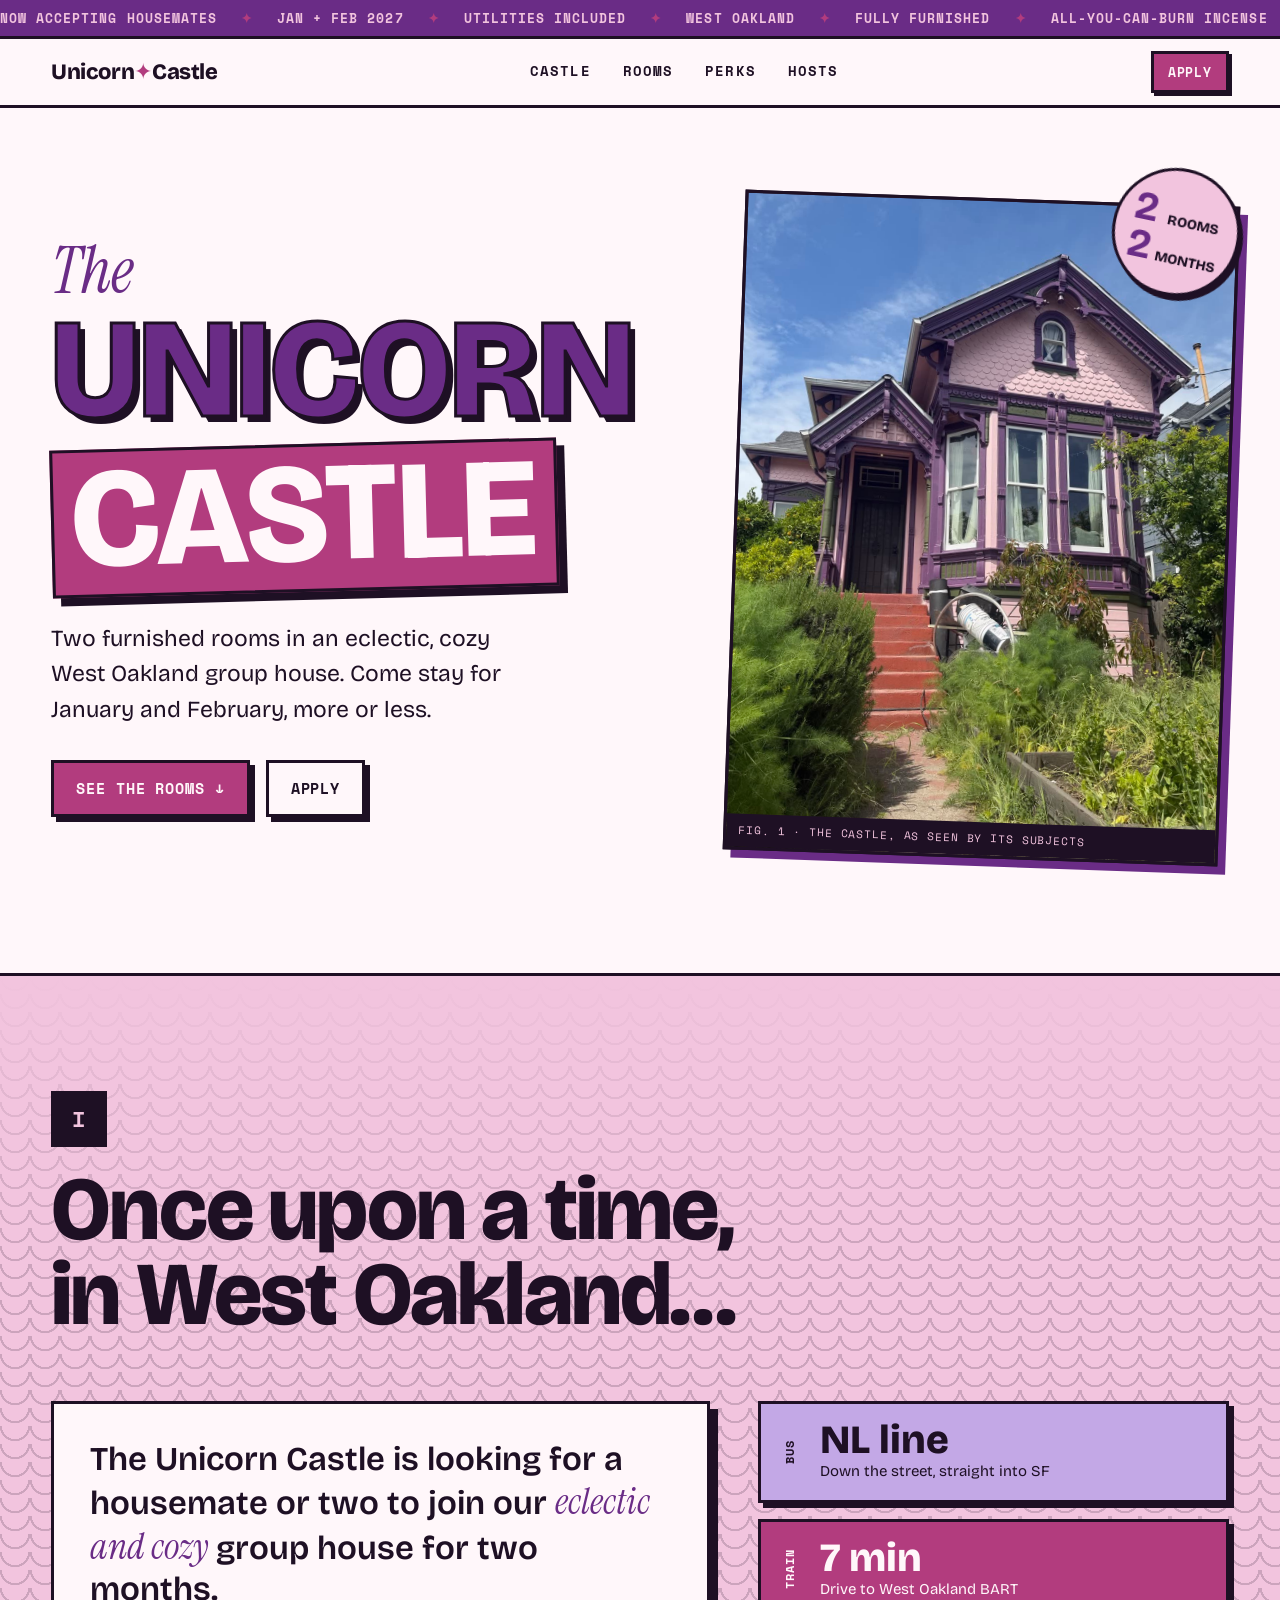
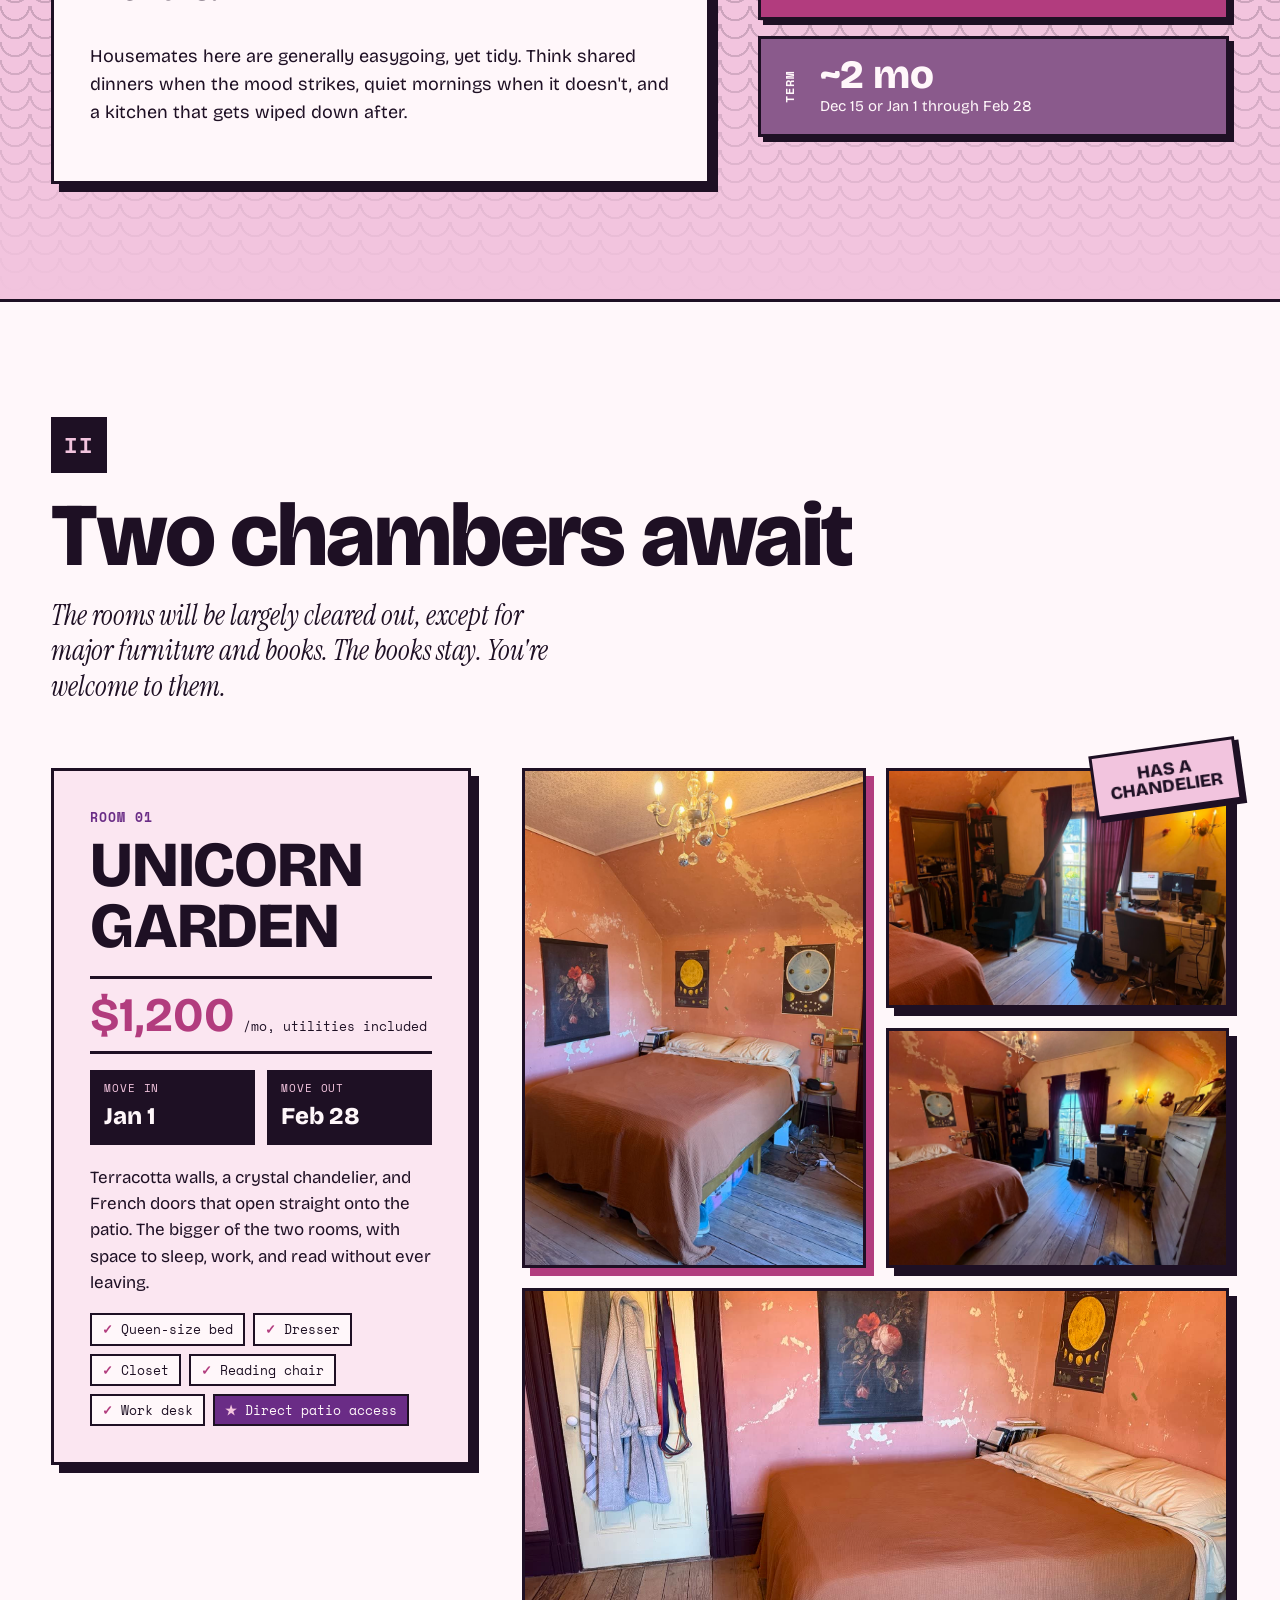
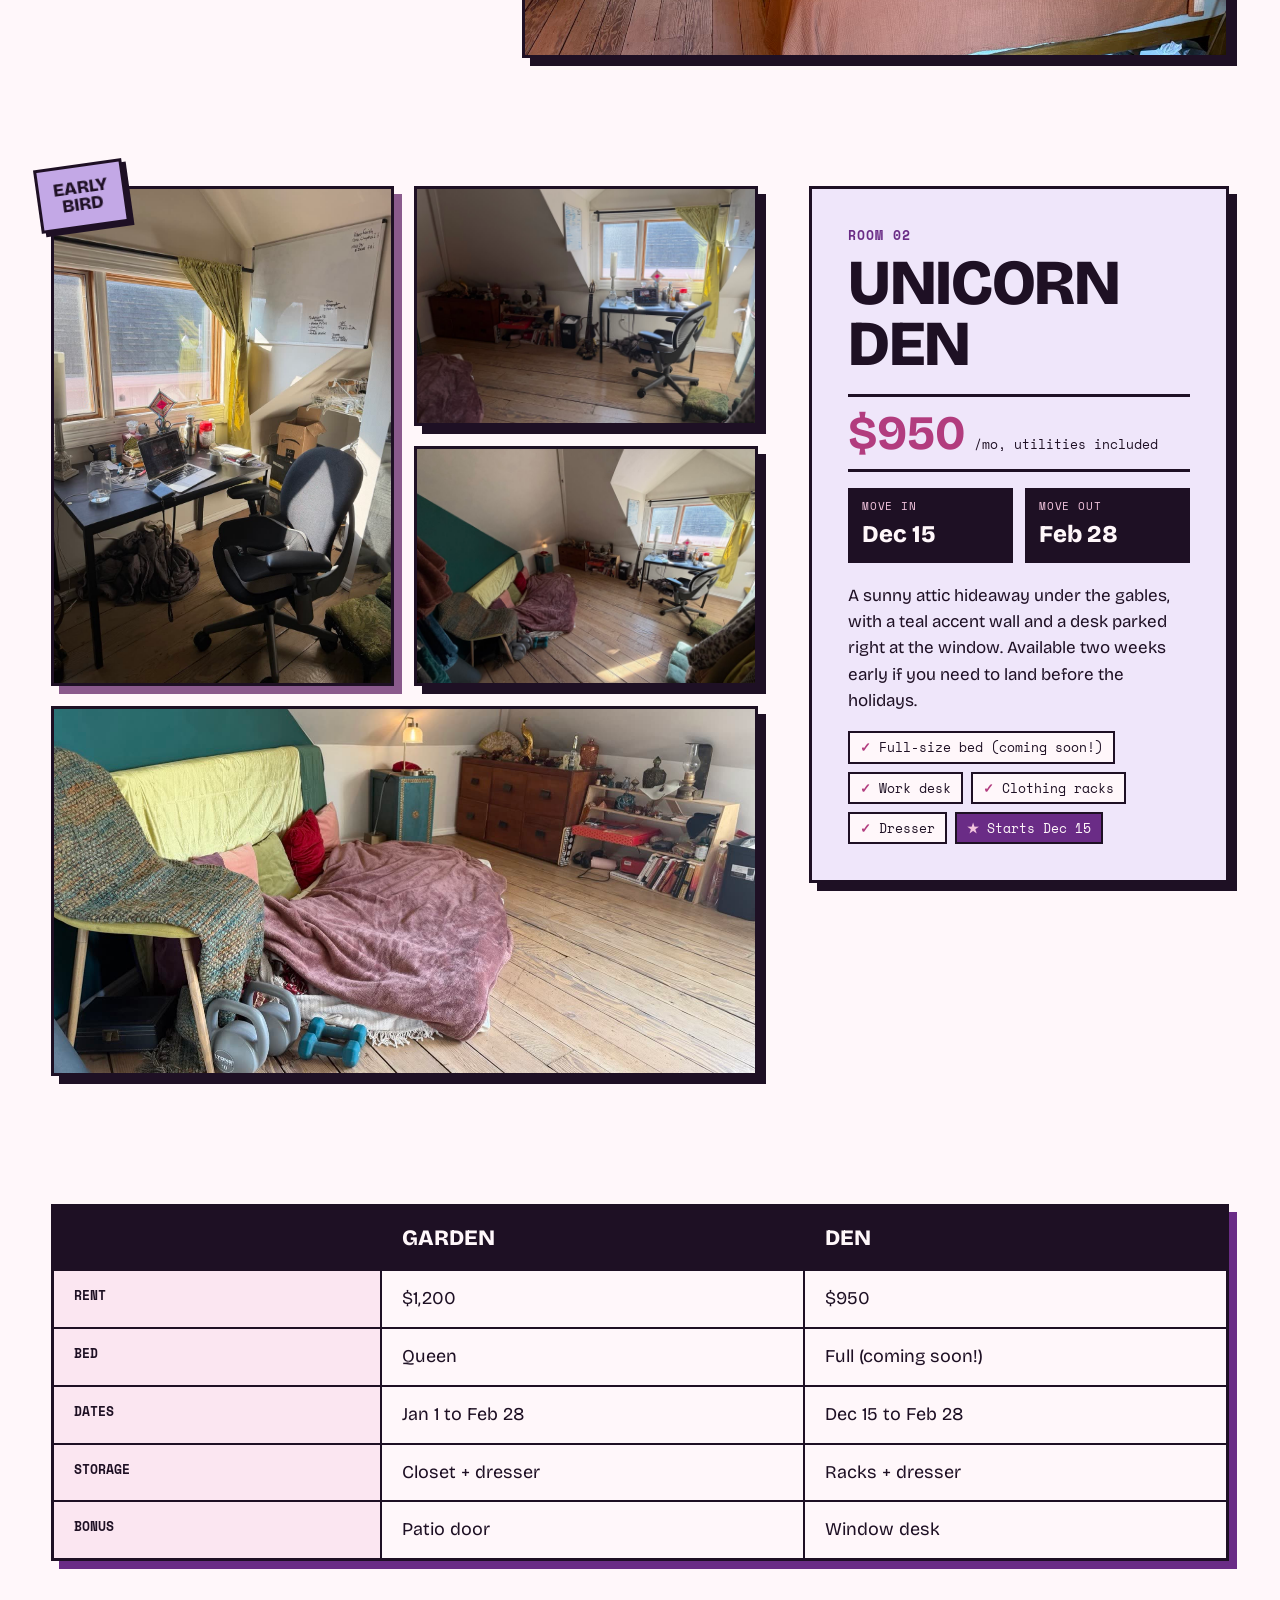
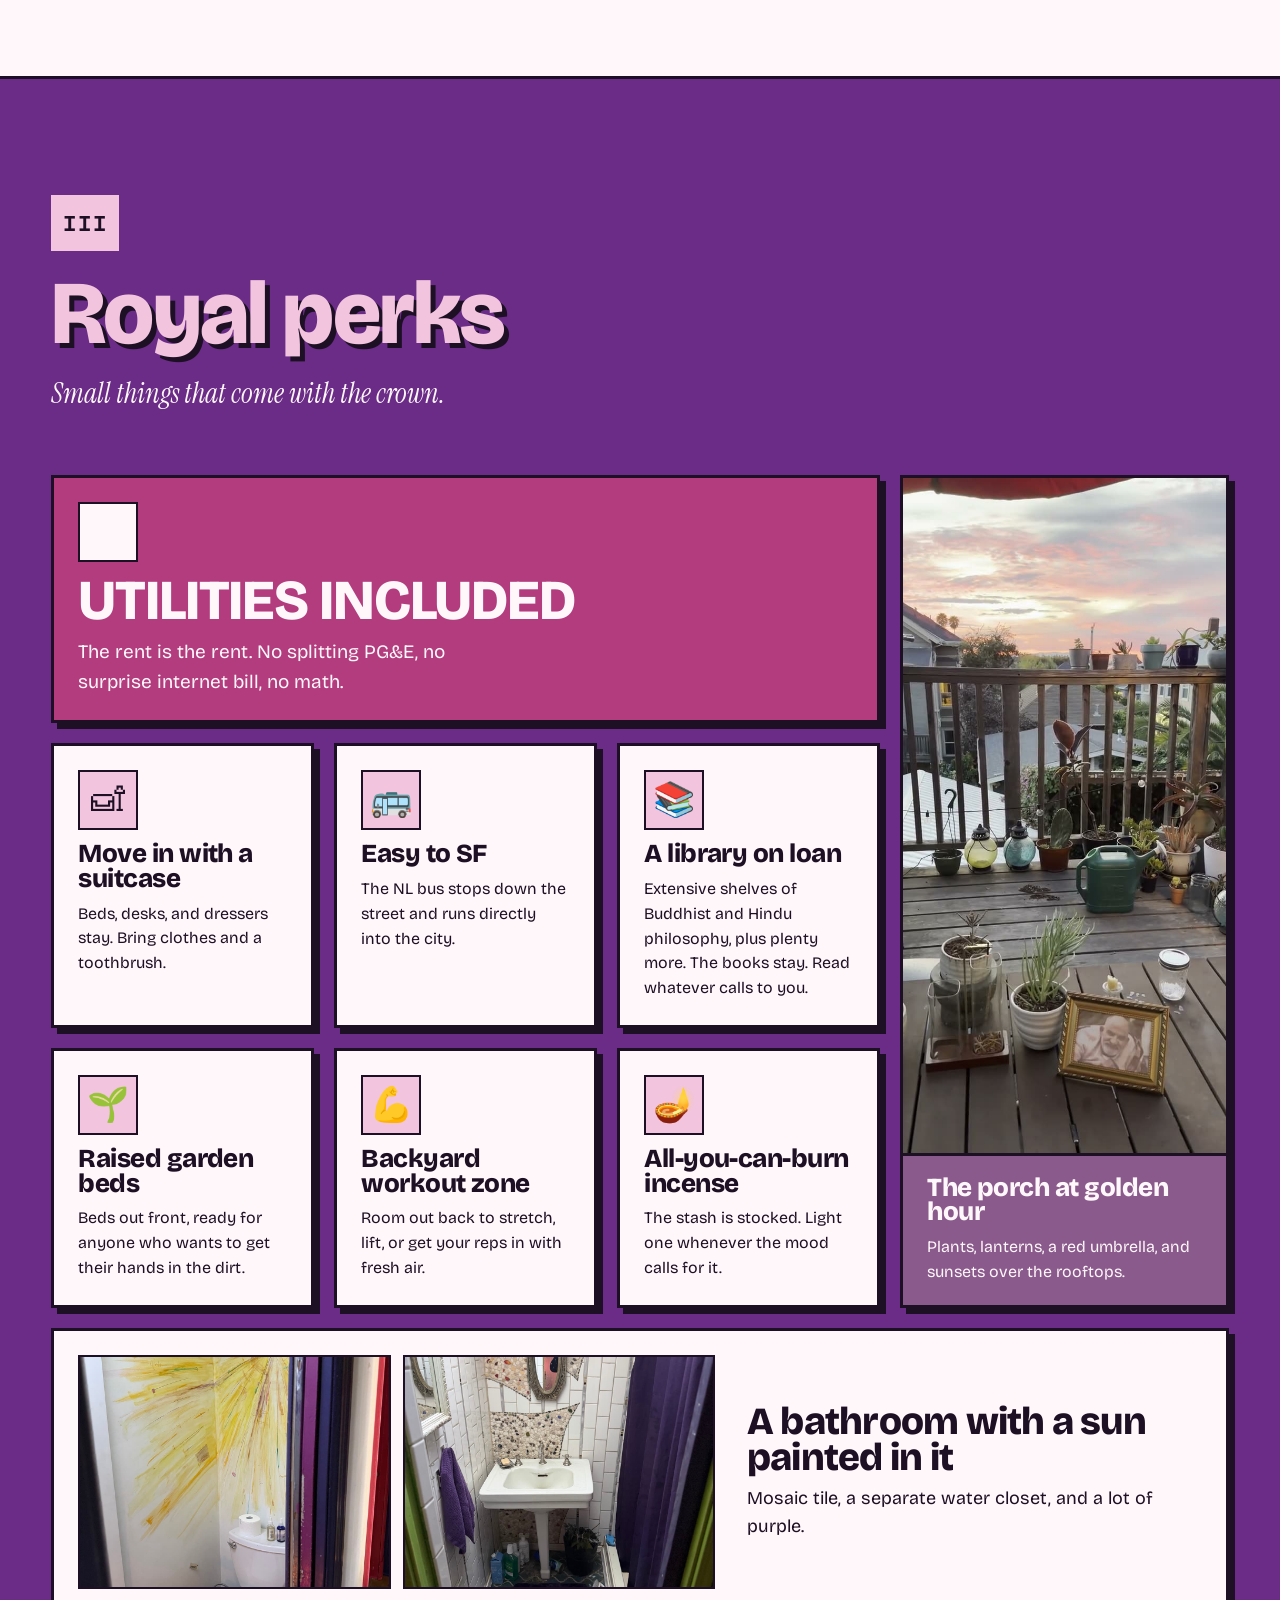
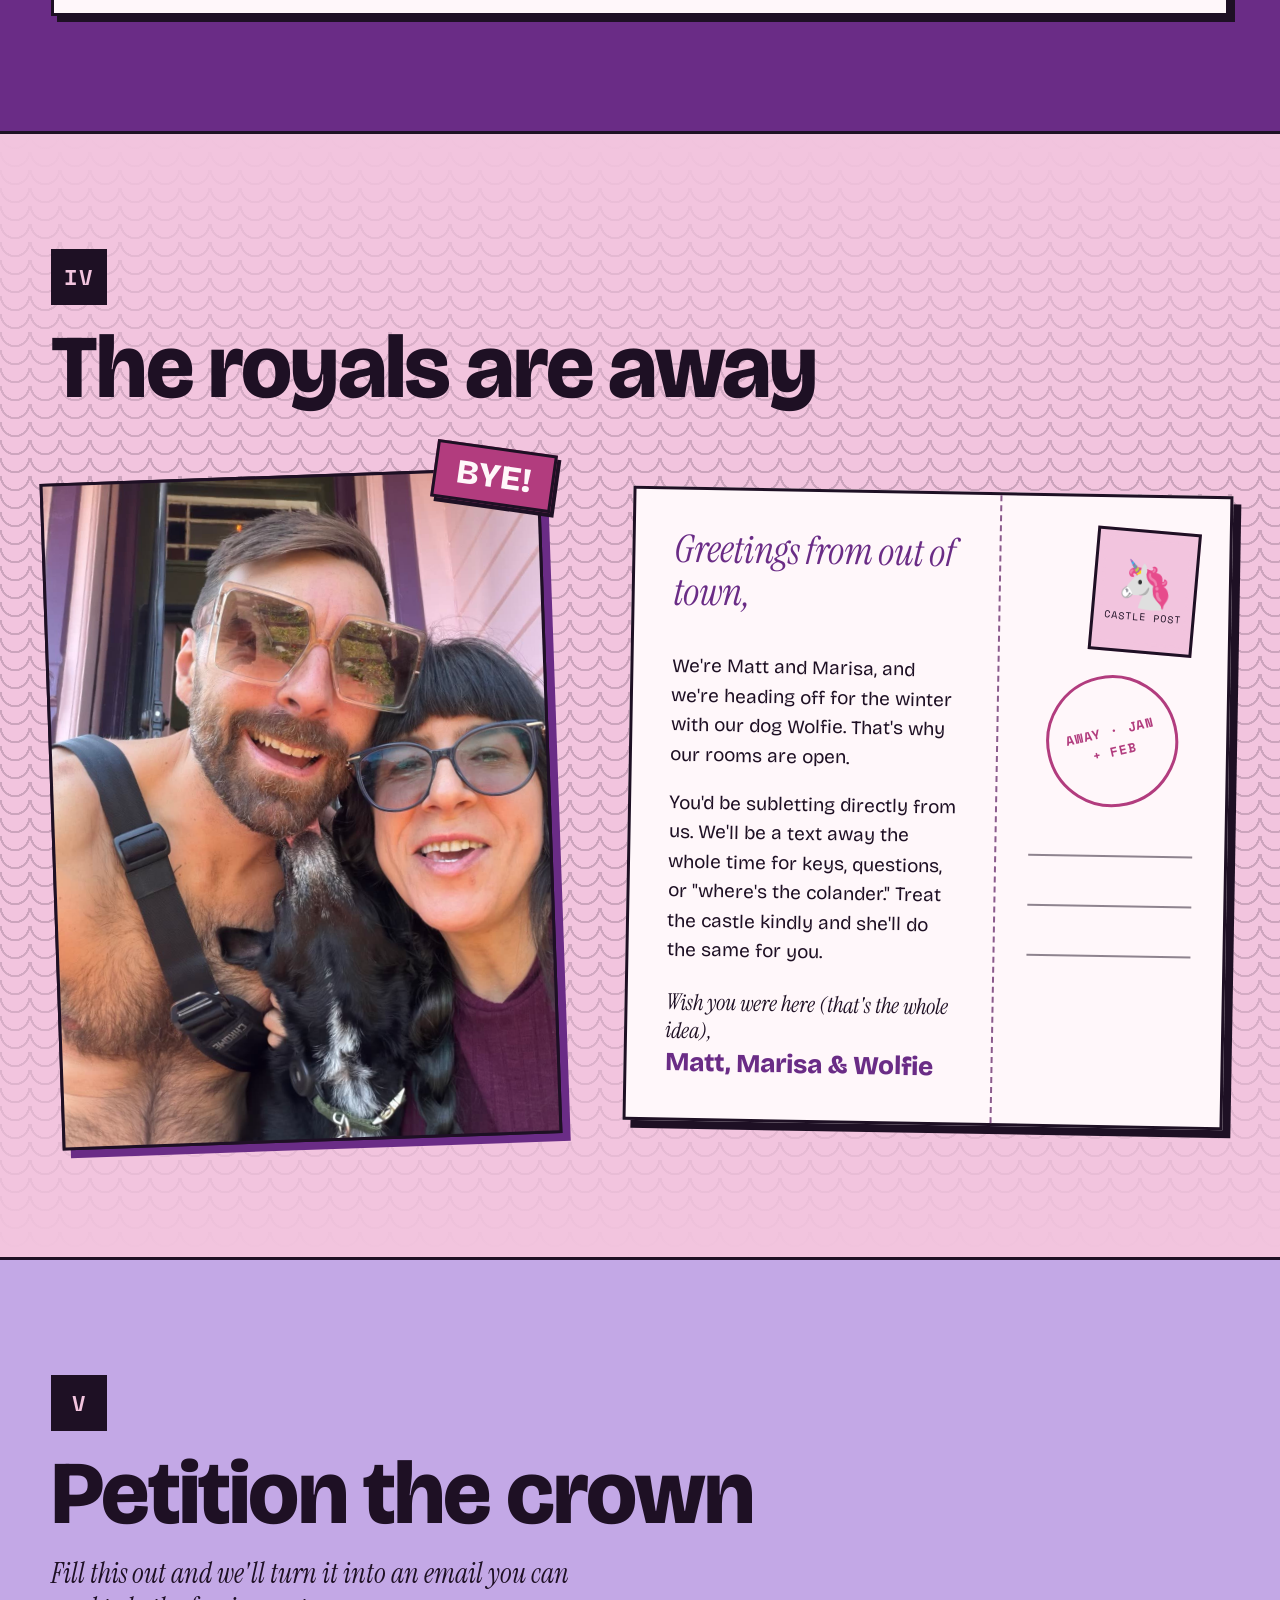
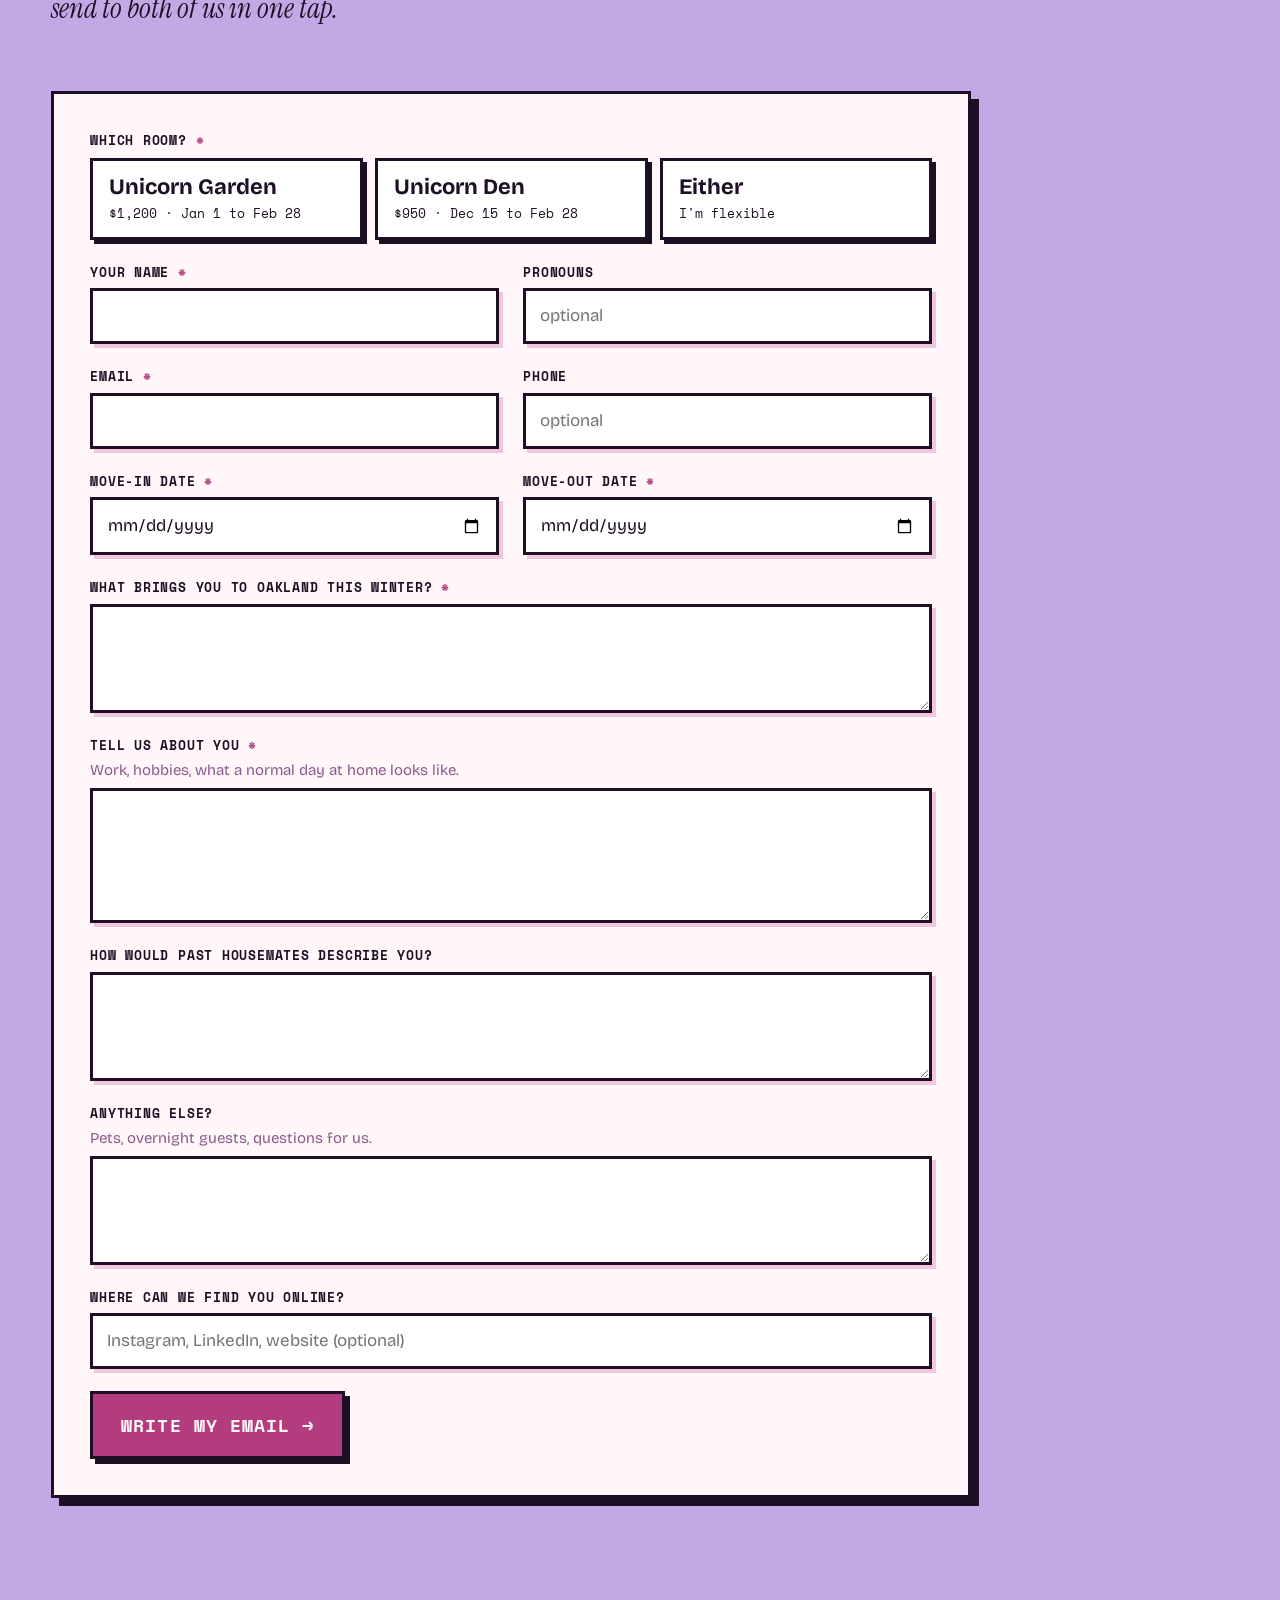
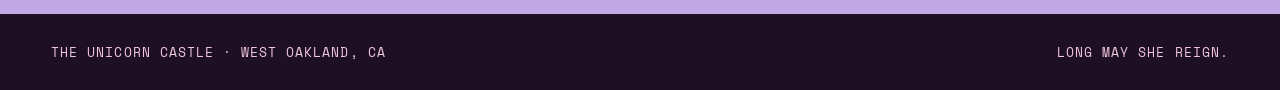
==== index.html @ fc8cfe7b "Postcard hosts section, application form, vertical porch video, library detail Co-Authored-By: Claud" ====
<!doctype html>
<html lang="en">
<head>
<meta charset="utf-8">
<meta name="viewport" content="width=device-width, initial-scale=1">
<title>The Unicorn Castle · Winter Sublet</title>
<meta name="description" content="Two furnished rooms in a West Oakland Victorian group house, January and February. Utilities included.">

<!-- Social share (Facebook, Instagram link stickers, iMessage, Slack, X) -->
<meta property="og:type" content="website">
<meta property="og:site_name" content="The Unicorn Castle">
<meta property="og:url" content="https://thatmattgillespie.github.io/unicorn-sublet/">
<meta property="og:title" content="Live in the Unicorn Castle: 2 rooms for Jan + Feb">
<meta property="og:description" content="Furnished rooms in a pink-and-violet West Oakland Victorian. $950 or $1,200 a month, utilities included. Bus to SF down the street, a porch made for sunsets, raised garden beds, and all-you-can-burn incense.">
<meta property="og:image" content="https://thatmattgillespie.github.io/unicorn-sublet/share/og-image.png">
<meta property="og:image:width" content="1200">
<meta property="og:image:height" content="630">
<meta property="og:image:alt" content="Pink Victorian house with violet trim beside the words Live in Unicorn Castle, 2 furnished rooms from $950 a month, all utilities included">
<meta name="twitter:card" content="summary_large_image">
<meta name="twitter:title" content="Live in the Unicorn Castle: 2 rooms for Jan + Feb">
<meta name="twitter:description" content="Furnished rooms in a West Oakland Victorian. From $950/mo, utilities included.">
<meta name="twitter:image" content="https://thatmattgillespie.github.io/unicorn-sublet/share/og-image.png">
<meta name="theme-color" content="#6A2C86">
<link rel="icon" href="data:image/svg+xml,<svg xmlns='http://www.w3.org/2000/svg' viewBox='0 0 100 100'><text y='.9em' font-size='90'>🦄</text></svg>">
<link rel="preconnect" href="https://fonts.googleapis.com">
<link rel="preconnect" href="https://fonts.gstatic.com" crossorigin>
<link href="https://fonts.googleapis.com/css2?family=Bricolage+Grotesque:opsz,wght@12..96,400;12..96,600;12..96,800&family=Instrument+Serif:ital@0;1&family=Space+Mono:wght@400;700&display=swap" rel="stylesheet">
<link rel="stylesheet" href="styles.css">
</head>
<body>

<a class="skip" href="#castle">Skip to content</a>

<!-- ============ TICKER ============ -->
<div class="ticker" aria-hidden="true">
  <div class="ticker__track">
    <span>Now accepting housemates</span><i>✦</i><span>Jan + Feb 2027</span><i>✦</i><span>Utilities included</span><i>✦</i><span>West Oakland</span><i>✦</i><span>Fully furnished</span><i>✦</i><span>All-you-can-burn incense</span><i>✦</i>
    <span>Now accepting housemates</span><i>✦</i><span>Jan + Feb 2027</span><i>✦</i><span>Utilities included</span><i>✦</i><span>West Oakland</span><i>✦</i><span>Fully furnished</span><i>✦</i><span>All-you-can-burn incense</span><i>✦</i>
  </div>
</div>

<header class="nav">
  <a href="#top" class="nav__mark">Unicorn<span>✦</span>Castle</a>
  <nav aria-label="Sections">
    <a href="#castle">Castle</a>
    <a href="#rooms">Rooms</a>
    <a href="#perks">Perks</a>
    <a href="#court">Hosts</a>
  </nav>
  <a href="#apply" class="btn btn--small">Apply</a>
</header>

<main id="top">

<!-- ============ HERO ============ -->
<section class="hero">
  <div class="hero__copy">
    <h1 class="hero__title">
      <span class="t-the">The</span>
      <span class="t-uni">Unicorn</span>
      <span class="t-castle">Castle</span>
    </h1>
    <p class="hero__lede">
      Two furnished rooms in an eclectic, cozy West Oakland group house.
      Come stay for January and February, more or less.
    </p>
    <div class="hero__ctas">
      <a href="#rooms" class="btn">See the rooms ↓</a>
      <a href="#apply" class="btn btn--ghost">Apply</a>
    </div>
  </div>

  <figure class="hero__photo frame frame--violet">
    <img src="img/castle.jpg" alt="The Unicorn Castle: a pink Victorian with violet trim, fish-scale shingles, and red front steps rising through an overgrown garden" width="1050" height="1400">
    <figcaption class="tag">Fig. 1 · The castle, as seen by its subjects</figcaption>
  </figure>

  <div class="sticker sticker--price" aria-hidden="true">
    <b>2</b><span>rooms</span><b>2</b><span>months</span>
  </div>
</section>

<!-- ============ CHAPTER I : THE CASTLE ============ -->
<section id="castle" class="chapter chapter--scales">
  <div class="chapter__head">
    <span class="chapter__num">I</span>
    <h2>Once upon a time, in&nbsp;West&nbsp;Oakland…</h2>
  </div>

  <div class="castle-grid">
    <div class="card card--story">
      <p class="big">
        The Unicorn Castle is looking for a housemate or two to join our
        <em>eclectic and cozy</em> group house for two months.
      </p>
      <p>
        Housemates here are generally easygoing, yet tidy. Think shared
        dinners when the mood strikes, quiet mornings when it doesn't, and a
        kitchen that gets wiped down after.
      </p>
    </div>

    <ul class="facts" aria-label="Getting around">
      <li class="fact fact--lilac">
        <span class="fact__k">Bus</span>
        <span class="fact__v">NL line</span>
        <span class="fact__d">Down the street, straight into SF</span>
      </li>
      <li class="fact fact--orchid">
        <span class="fact__k">Train</span>
        <span class="fact__v">7 min</span>
        <span class="fact__d">Drive to West Oakland BART</span>
      </li>
      <li class="fact fact--mauve">
        <span class="fact__k">Term</span>
        <span class="fact__v">~2 mo</span>
        <span class="fact__d">Dec 15 or Jan 1 through Feb 28</span>
      </li>
    </ul>
  </div>
</section>

<!-- ============ CHAPTER II : ROOMS ============ -->
<section id="rooms" class="chapter">
  <div class="chapter__head">
    <span class="chapter__num">II</span>
    <h2>Two chambers await</h2>
    <p class="chapter__sub">The rooms will be largely cleared out, except for major furniture and books. The books stay. You're welcome to them.</p>
  </div>

  <!-- ROOM 1 -->
  <article class="room room--garden" aria-labelledby="r1">
    <div class="room__info card">
      <p class="room__no">Room 01</p>
      <h3 id="r1">Unicorn<br>Garden</h3>
      <p class="room__price"><b>$1,200</b><span>/mo, utilities included</span></p>
      <dl class="room__dates">
        <div><dt>Move in</dt><dd>Jan 1</dd></div>
        <div><dt>Move out</dt><dd>Feb 28</dd></div>
      </dl>
      <p class="room__blurb">
        Terracotta walls, a crystal chandelier, and French doors that open
        straight onto the patio. The bigger of the two rooms, with space to
        sleep, work, and read without ever leaving.
      </p>
      <ul class="checklist">
        <li>Queen-size bed</li>
        <li>Dresser</li>
        <li>Closet</li>
        <li>Reading chair</li>
        <li>Work desk</li>
        <li class="hl">Direct patio access</li>
      </ul>
    </div>

    <div class="gallery gallery--garden">
      <button class="shot frame frame--orchid g-a" data-full="img/garden-bed.jpg">
        <img src="img/garden-bed.jpg" alt="Queen bed under a crystal chandelier, terracotta walls with botanical and moon prints" loading="lazy" width="1050" height="1400">
      </button>
      <button class="shot frame g-b" data-full="img/garden-window.jpg">
        <img src="img/garden-window.jpg" alt="Work desk beside French doors to the patio, with plum velvet curtains and a teal reading chair" loading="lazy" width="1400" height="1050">
      </button>
      <button class="shot frame g-c" data-full="img/garden-wide.jpg">
        <img src="img/garden-wide.jpg" alt="Wide view of the room showing bed, closet, bookshelf, desk and dresser" loading="lazy" width="1400" height="1050">
      </button>
      <button class="shot frame g-d" data-full="img/garden-door.jpg">
        <img src="img/garden-door.jpg" alt="Bed seen from the doorway, with a robe hook on the door" loading="lazy" width="1400" height="1050">
      </button>
      <span class="sticker sticker--tilt sticker--pink" aria-hidden="true">Has a<br>chandelier</span>
    </div>
  </article>

  <!-- ROOM 2 -->
  <article class="room room--den" aria-labelledby="r2">
    <div class="room__info card">
      <p class="room__no">Room 02</p>
      <h3 id="r2">Unicorn<br>Den</h3>
      <p class="room__price"><b>$950</b><span>/mo, utilities included</span></p>
      <dl class="room__dates">
        <div><dt>Move in</dt><dd>Dec 15</dd></div>
        <div><dt>Move out</dt><dd>Feb 28</dd></div>
      </dl>
      <p class="room__blurb">
        A sunny attic hideaway under the gables, with a teal accent wall and a
        desk parked right at the window. Available two weeks early if you need
        to land before the holidays.
      </p>
      <ul class="checklist">
        <li>Full-size bed (coming soon!)</li>
        <li>Work desk</li>
        <li>Clothing racks</li>
        <li>Dresser</li>
        <li class="hl">Starts Dec 15</li>
      </ul>
    </div>

    <div class="gallery gallery--den">
      <button class="shot frame frame--mauve g-a" data-full="img/den-window.jpg">
        <img src="img/den-window.jpg" alt="Desk and ergonomic chair under a sunny window with chartreuse curtains" loading="lazy" width="1050" height="1400">
      </button>
      <button class="shot frame g-b" data-full="img/den-desk.jpg">
        <img src="img/den-desk.jpg" alt="Attic room with sloped ceiling, desk at the window, dresser and shelves along the wall" loading="lazy" width="1400" height="1050">
      </button>
      <button class="shot frame g-c" data-full="img/den-wide.jpg">
        <img src="img/den-wide.jpg" alt="Wide view of the den with bed against a teal wall and morning light on wood floors" loading="lazy" width="1400" height="1050">
      </button>
      <button class="shot frame g-d" data-full="img/den-bed.jpg">
        <img src="img/den-bed.jpg" alt="Bed corner with teal accent wall, dresser and shelving" loading="lazy" width="1400" height="1050">
      </button>
      <span class="sticker sticker--tilt sticker--lilac" aria-hidden="true">Early<br>bird</span>
    </div>
  </article>

  <!-- Compare strip -->
  <div class="compare" role="table" aria-label="Room comparison">
    <div class="compare__row compare__row--head" role="row">
      <span role="columnheader"></span>
      <span role="columnheader">Garden</span>
      <span role="columnheader">Den</span>
    </div>
    <div class="compare__row" role="row"><span role="rowheader">Rent</span><span role="cell">$1,200</span><span role="cell">$950</span></div>
    <div class="compare__row" role="row"><span role="rowheader">Bed</span><span role="cell">Queen</span><span role="cell">Full (coming soon!)</span></div>
    <div class="compare__row" role="row"><span role="rowheader">Dates</span><span role="cell">Jan 1 to Feb 28</span><span role="cell">Dec 15 to Feb 28</span></div>
    <div class="compare__row" role="row"><span role="rowheader">Storage</span><span role="cell">Closet + dresser</span><span role="cell">Racks + dresser</span></div>
    <div class="compare__row" role="row"><span role="rowheader">Bonus</span><span role="cell">Patio door</span><span role="cell">Window desk</span></div>
  </div>
</section>

<!-- ============ CHAPTER III : PERKS ============ -->
<section id="perks" class="chapter chapter--violet">
  <div class="chapter__head">
    <span class="chapter__num">III</span>
    <h2>Royal perks</h2>
    <p class="chapter__sub">Small things that come with the crown.</p>
  </div>

  <div class="perks">
    <div class="perk perk--lead">
      <span class="perk__icon" aria-hidden="true">⚡</span>
      <h3>Utilities included</h3>
      <p>The rent is the rent. No splitting PG&amp;E, no surprise internet bill, no math.</p>
    </div>

    <figure class="perk perk--video">
      <video src="video/porch.mp4" poster="video/porch-poster.jpg" autoplay muted loop playsinline aria-label="The back porch at sunset: potted succulents, lanterns, and a pink sky over neighboring rooftops"></video>
      <figcaption>
        <h3>The porch at golden hour</h3>
        <p>Plants, lanterns, a red umbrella, and sunsets over the rooftops.</p>
      </figcaption>
    </figure>

    <div class="perk p-suit">
      <span class="perk__icon" aria-hidden="true">🛋</span>
      <h3>Move in with a suitcase</h3>
      <p>Beds, desks, and dressers stay. Bring clothes and a toothbrush.</p>
    </div>

    <div class="perk p-sf">
      <span class="perk__icon" aria-hidden="true">🚌</span>
      <h3>Easy to SF</h3>
      <p>The NL bus stops down the street and runs directly into the city.</p>
    </div>

    <div class="perk p-lib">
      <span class="perk__icon" aria-hidden="true">📚</span>
      <h3>A library on loan</h3>
      <p>Extensive shelves of Buddhist and Hindu philosophy, plus plenty more. The books stay. Read whatever calls to you.</p>
    </div>

    <div class="perk p-gard">
      <span class="perk__icon" aria-hidden="true">🌱</span>
      <h3>Raised garden beds</h3>
      <p>Beds out front, ready for anyone who wants to get their hands in the dirt.</p>
    </div>

    <div class="perk p-work">
      <span class="perk__icon" aria-hidden="true">💪</span>
      <h3>Backyard workout zone</h3>
      <p>Room out back to stretch, lift, or get your reps in with fresh air.</p>
    </div>

    <div class="perk p-inc">
      <span class="perk__icon" aria-hidden="true">🪔</span>
      <h3>All-you-can-burn incense</h3>
      <p>The stash is stocked. Light one whenever the mood calls for it.</p>
    </div>

    <div class="perk perk--bath">
      <div class="perk__pair">
        <img src="img/bath-sun.jpg" alt="Water closet with a hand-painted yellow sunburst on the wall" loading="lazy" width="1050" height="1400">
        <img src="img/bath-sink.jpg" alt="Bathroom with mosaic tile, an oval mirror, pedestal sink, and violet shower curtain" loading="lazy" width="1050" height="1400">
      </div>
      <div class="perk__text">
        <h3>A bathroom with a sun painted in it</h3>
        <p>Mosaic tile, a separate water closet, and a lot of purple.</p>
      </div>
    </div>
  </div>
</section>

<!-- ============ CHAPTER IV : THE ROYALS ARE AWAY ============ -->
<section id="court" class="chapter chapter--scales">
  <div class="chapter__head">
    <span class="chapter__num">IV</span>
    <h2>The royals are away</h2>
  </div>

  <div class="court">
    <figure class="court__photo frame frame--violet">
      <img src="img/us.jpg" alt="Matt, Marisa, and their black-and-white dog Wolfie smiling together on the front porch" loading="lazy" width="1050" height="1400">
      <span class="sticker sticker--tilt sticker--orchid" aria-hidden="true">Bye!</span>
    </figure>

    <div class="postcard card">
      <div class="postcard__msg">
        <p class="postcard__hi">Greetings from out of town,</p>
        <p>
          We're Matt and Marisa, and we're heading off for the winter with our
          dog Wolfie. That's why our rooms are open.
        </p>
        <p>
          You'd be subletting directly from us. We'll be a text away the whole
          time for keys, questions, or "where's the colander." Treat the
          castle kindly and she'll do the same for you.
        </p>
        <p class="postcard__sign">Wish you were here (that's the whole idea),<br><b>Matt, Marisa &amp; Wolfie</b></p>
      </div>
      <div class="postcard__side" aria-hidden="true">
        <span class="postcard__stamp">🦄<small>Castle Post</small></span>
        <span class="postcard__mark">Away · Jan + Feb</span>
        <span class="postcard__line"></span>
        <span class="postcard__line"></span>
        <span class="postcard__line"></span>
      </div>
    </div>
  </div>
</section>

<!-- ============ CHAPTER V : APPLY ============ -->
<section id="apply" class="chapter chapter--apply">
  <div class="chapter__head">
    <span class="chapter__num">V</span>
    <h2>Petition the crown</h2>
    <p class="chapter__sub">Fill this out and we'll turn it into an email you can send to both of us in one tap.</p>
  </div>

  <div class="apply">
    <form class="apply__form card" id="applyForm" novalidate>
      <fieldset class="f-row">
        <legend class="f-label">Which room? <i>*</i></legend>
        <div class="choice">
          <label><input type="radio" name="room" value="Unicorn Garden ($1,200/mo, Jan 1 to Feb 28)" required><span><b>Unicorn Garden</b>$1,200 · Jan 1 to Feb 28</span></label>
          <label><input type="radio" name="room" value="Unicorn Den ($950/mo, Dec 15 to Feb 28)"><span><b>Unicorn Den</b>$950 · Dec 15 to Feb 28</span></label>
          <label><input type="radio" name="room" value="Either room works"><span><b>Either</b>I'm flexible</span></label>
        </div>
      </fieldset>

      <div class="f-grid">
        <label class="f-row"><span class="f-label">Your name <i>*</i></span><input name="name" autocomplete="name" required></label>
        <label class="f-row"><span class="f-label">Pronouns</span><input name="pronouns" placeholder="optional"></label>
        <label class="f-row"><span class="f-label">Email <i>*</i></span><input type="email" name="email" autocomplete="email" required></label>
        <label class="f-row"><span class="f-label">Phone</span><input type="tel" name="phone" autocomplete="tel" placeholder="optional"></label>
        <label class="f-row"><span class="f-label">Move-in date <i>*</i></span><input type="date" name="in" min="2026-12-15" max="2027-02-28" required></label>
        <label class="f-row"><span class="f-label">Move-out date <i>*</i></span><input type="date" name="out" min="2026-12-15" max="2027-03-15" required></label>
      </div>

      <label class="f-row"><span class="f-label">What brings you to Oakland this winter? <i>*</i></span><textarea name="why" rows="3" required></textarea></label>
      <label class="f-row"><span class="f-label">Tell us about you <i>*</i></span><span class="f-help">Work, hobbies, what a normal day at home looks like.</span><textarea name="about" rows="4" required></textarea></label>
      <label class="f-row"><span class="f-label">How would past housemates describe you?</span><textarea name="housemate" rows="3"></textarea></label>
      <label class="f-row"><span class="f-label">Anything else?</span><span class="f-help">Pets, overnight guests, questions for us.</span><textarea name="else" rows="3"></textarea></label>
      <label class="f-row"><span class="f-label">Where can we find you online?</span><input name="link" placeholder="Instagram, LinkedIn, website (optional)"></label>

      <p class="f-error" id="formError" role="alert" hidden>A few required fields are still empty. They're outlined above.</p>
      <button class="btn btn--big" type="submit">Write my email →</button>
    </form>

    <div class="apply__out card" id="applyOut" hidden tabindex="-1">
      <p class="cta__k">Step 2 · Send it to both of us</p>
      <h3>Your petition is ready</h3>
      <p>Send it to <b>both</b> addresses below so neither of us misses it.</p>

      <div class="send">
        <a class="btn btn--big" id="mailBtn" href="#">Open in my email app ✉</a>
        <button class="btn btn--ghost" type="button" id="copyMsg">Copy message</button>
      </div>

      <ul class="addr" id="addrList"></ul>
      <button class="btn btn--ghost btn--small" type="button" id="copyAddrs">Copy both addresses</button>

      <p class="f-label out-label">Subject</p>
      <pre class="out-subj" id="outSubj"></pre>
      <p class="f-label out-label">Message</p>
      <pre class="out-body" id="outBody"></pre>

      <button class="linkish" type="button" id="editAgain">← Edit my answers</button>
    </div>
  </div>
</section>

</main>

<footer class="foot">
  <p>The Unicorn Castle · West Oakland, CA</p>
  <p>Long may she reign.</p>
</footer>

<!-- Lightbox -->
<dialog class="lightbox" id="lightbox" aria-label="Photo viewer">
  <img alt="">
  <button class="lightbox__close" aria-label="Close">✕</button>
</dialog>

<script>
  // Lightbox
  const lb = document.getElementById('lightbox');
  const lbImg = lb.querySelector('img');
  document.querySelectorAll('.shot').forEach(btn => {
    btn.addEventListener('click', () => {
      const img = btn.querySelector('img');
      lbImg.src = btn.dataset.full;
      lbImg.alt = img.alt;
      lb.showModal();
    });
  });
  lb.addEventListener('click', e => { if (e.target === lb || e.target.closest('.lightbox__close')) lb.close(); });

  // Pause the porch loop for reduced-motion users
  if (matchMedia('(prefers-reduced-motion: reduce)').matches) {
    document.querySelectorAll('video[autoplay]').forEach(v => { v.removeAttribute('autoplay'); v.pause(); v.controls = true; });
  }

  // Reveal on scroll
  const io = new IntersectionObserver(entries => {
    entries.forEach(en => { if (en.isIntersecting) { en.target.classList.add('in'); io.unobserve(en.target); } });
  }, { threshold: 0.15 });
  document.querySelectorAll('.chapter__head, .room, .perk, .fact, .court').forEach(el => { el.classList.add('reveal'); io.observe(el); });

  // ---------- Application form → ready-to-send email ----------
  (() => {
    const form = document.getElementById('applyForm');
    const out = document.getElementById('applyOut');
    const err = document.getElementById('formError');
    // Assembled at runtime so the addresses aren't sitting in the HTML for scrapers
    const at = String.fromCharCode(64);
    const TO = [['mgillespiedesign', 'gmail.com'], ['mareesastertz', 'gmail.com']].map(([u, d]) => u + at + d);
    const DRAFT = 'uc-apply-draft';

    const fmtDate = v => {
      if (!v) return '';
      const [y, m, d] = v.split('-').map(Number);
      return new Date(y, m - 1, d).toLocaleDateString('en-US', { month: 'short', day: 'numeric', year: 'numeric' });
    };

    // Restore an unsent draft (per-browser convenience only)
    try {
      const saved = JSON.parse(localStorage.getItem(DRAFT) || 'null');
      if (saved) Object.entries(saved).forEach(([k, v]) => {
        const el = form.elements[k];
        if (!el) return;
        if (el instanceof RadioNodeList) [...el].forEach(r => r.checked = r.value === v); else el.value = v;
      });
    } catch (e) {}
    form.addEventListener('input', () => {
      try { localStorage.setItem(DRAFT, JSON.stringify(Object.fromEntries(new FormData(form)))); } catch (e) {}
    });

    let subject = '', body = '';

    form.addEventListener('submit', e => {
      e.preventDefault();
      form.classList.add('tried');
      if (!form.checkValidity()) {
        err.hidden = false;
        form.querySelector(':invalid')?.focus();
        return;
      }
      err.hidden = true;
      const f = Object.fromEntries(new FormData(form));
      const roomShort = f.room.split(' (')[0];
      const contact = [f.email, f.phone].filter(Boolean).join(' · ');
      const section = (title, text) => text && text.trim() ? `\n${title.toUpperCase()}\n${text.trim()}\n` : '';

      subject = `Unicorn Castle sublet: ${f.name} for ${roomShort}`;
      body =
`Hi Matt and Marisa,

I'd love to sublet a room at the Unicorn Castle this winter. Here's a little about me.

Name: ${f.name}${f.pronouns ? ` (${f.pronouns})` : ''}
Contact: ${contact}
Room: ${f.room}
Dates: ${fmtDate(f.in)} to ${fmtDate(f.out)}${f.link ? `\nOnline: ${f.link}` : ''}
${section('What brings me to Oakland', f.why)}${section('About me', f.about)}${section('As a housemate', f.housemate)}${section('Anything else', f.else)}
Thanks for considering me!
${f.name}`;

      document.getElementById('outSubj').textContent = subject;
      document.getElementById('outBody').textContent = body;
      document.getElementById('mailBtn').href =
        `mailto:${TO.join(',')}?subject=${encodeURIComponent(subject)}&body=${encodeURIComponent(body)}`;
      document.getElementById('addrList').innerHTML = TO.map(a =>
        `<li><span>${a}</span><button type="button" class="btn btn--ghost btn--small" data-copy="${a}">Copy</button></li>`).join('');

      form.hidden = true;
      out.hidden = false;
      out.scrollIntoView({ behavior: 'smooth', block: 'start' });
      out.focus({ preventScroll: true });
    });

    const copy = async (text, btn) => {
      const label = btn.textContent;
      try { await navigator.clipboard.writeText(text); }
      catch (e) {
        const t = document.createElement('textarea'); t.value = text; document.body.appendChild(t); t.select();
        document.execCommand('copy'); t.remove();
      }
      btn.textContent = 'Copied ✓';
      setTimeout(() => btn.textContent = label, 1600);
    };

    out.addEventListener('click', e => {
      const b = e.target.closest('button');
      if (!b) return;
      if (b.id === 'copyMsg') copy(`Subject: ${subject}\n\n${body}`, b);
      else if (b.id === 'copyAddrs') copy(TO.join(', '), b);
      else if (b.dataset.copy) copy(b.dataset.copy, b);
      else if (b.id === 'editAgain') { out.hidden = true; form.hidden = false; form.scrollIntoView({ behavior: 'smooth' }); }
    });
  })();
</script>
</body>
</html>
---- styles.css ----
/* =========================================================
   THE UNICORN CASTLE · neo-brutalist sublet microsite
   Palette kept inside the house exterior family:
   shingle pink, trim violet, plus orchid, lilac
   and mauve tones mixed between the two.
   ========================================================= */

:root {
  --pink:    #F2C4DE;   /* fish-scale shingles */
  --pink-lt: #FBE6F1;
  --violet:  #6A2C86;   /* trim */
  --violet-dk:#3E1652;
  --mauve:   #8A5A8C;   /* dusty mauve, shaded trim */
  --orchid:  #B23C7E;   /* raspberry orchid, deepened shingle pink */
  --lilac:   #C3A8E6;   /* lilac, between shingle and trim */
  --ink:     #1E1024;   /* front door, near-black aubergine */
  --cream:   #FFF7FA;

  --bw: 3px;            /* border weight */
  --sh: 8px;            /* hard shadow offset */

  --f-display: "Bricolage Grotesque", system-ui, sans-serif;
  --f-serif: "Instrument Serif", Georgia, serif;
  --f-mono: "Space Mono", ui-monospace, monospace;

  --gutter: clamp(16px, 4vw, 56px);
  --max: 1320px;
}

*, *::before, *::after { box-sizing: border-box; }
html { scroll-behavior: smooth; scroll-padding-top: 80px; }
body {
  margin: 0;
  background: var(--cream);
  color: var(--ink);
  font-family: var(--f-display);
  font-size: 18px;
  line-height: 1.55;
  -webkit-font-smoothing: antialiased;
}
img, video { display: block; max-width: 100%; height: auto; }
h1, h2, h3 { margin: 0; line-height: .95; letter-spacing: -.02em; }
p { margin: 0 0 1em; }
a { color: inherit; }

.skip { position: absolute; left: -9999px; }
.skip:focus { left: 16px; top: 16px; z-index: 99; background: var(--ink); color: var(--cream); padding: 8px 12px; }

:focus-visible { outline: 3px solid var(--orchid); outline-offset: 3px; }

/* ---------- Shared primitives ---------- */
.eyebrow, .tag, .room__no, .fact__k, .cta__k, .chapter__num, .nav, .ticker, dt {
  font-family: var(--f-mono);
  text-transform: uppercase;
  letter-spacing: .08em;
}
.eyebrow { font-size: 13px; font-weight: 700; margin-bottom: 20px; display: inline-block; background: var(--ink); color: var(--pink); padding: 4px 10px; }

.card {
  background: var(--cream);
  border: var(--bw) solid var(--ink);
  box-shadow: var(--sh) var(--sh) 0 var(--ink);
  padding: clamp(20px, 3vw, 36px);
}

.frame {
  border: var(--bw) solid var(--ink);
  box-shadow: var(--sh) var(--sh) 0 var(--ink);
  background: var(--ink);
  margin: 0;
  overflow: hidden;
  position: relative;
}
.frame img { width: 100%; height: 100%; object-fit: cover; }
.frame--violet { box-shadow: var(--sh) var(--sh) 0 var(--violet); }
.frame--orchid  { box-shadow: var(--sh) var(--sh) 0 var(--orchid); }
.frame--mauve  { box-shadow: var(--sh) var(--sh) 0 var(--mauve); }

.btn {
  display: inline-flex; align-items: center; gap: .4em;
  font-family: var(--f-mono); font-weight: 700; font-size: 15px;
  text-transform: uppercase; letter-spacing: .06em; text-decoration: none;
  background: var(--orchid); color: var(--cream);
  border: var(--bw) solid var(--ink);
  box-shadow: 5px 5px 0 var(--ink);
  padding: 14px 22px;
  transition: transform .12s ease, box-shadow .12s ease;
}
.btn:hover { transform: translate(-2px, -2px); box-shadow: 7px 7px 0 var(--ink); }
.btn:active { transform: translate(5px, 5px); box-shadow: 0 0 0 var(--ink); }
.btn--ghost { background: var(--cream); color: var(--ink); }
.btn--small { padding: 8px 14px; font-size: 13px; box-shadow: 3px 3px 0 var(--ink); }
.btn--big { font-size: 18px; padding: 18px 28px; }

.sticker {
  position: absolute; z-index: 3;
  font-family: var(--f-display); font-weight: 800; text-transform: uppercase;
  line-height: .95; text-align: center;
  border: var(--bw) solid var(--ink);
  box-shadow: 4px 4px 0 var(--ink);
  padding: 12px 14px;
}
.sticker--tilt { transform: rotate(-8deg); font-size: 18px; }
.sticker--pink  { background: var(--pink); }
.sticker--lilac  { background: var(--lilac); color: var(--ink); }
.sticker--orchid { background: var(--orchid); color: var(--cream); font-size: 34px; padding: 10px 20px; }

/* Fish-scale shingle pattern, straight off the gable */
.chapter--scales {
  background-color: var(--pink);
  background-image:
    radial-gradient(circle at 50% 0, transparent 13px, var(--ink) 13px, var(--ink) 15px, transparent 15.5px);
  background-size: 30px 18px;
  background-position: 0 0;
}
.chapter--scales::before {
  /* soften the pattern so content reads */
  content: ""; position: absolute; inset: 0;
  background: linear-gradient(var(--pink), rgba(242,196,222,.82) 30%, rgba(242,196,222,.82) 70%, var(--pink));
  pointer-events: none;
}
.chapter--scales > * { position: relative; }

/* ---------- Ticker ---------- */
.ticker {
  background: var(--violet); color: var(--pink);
  border-bottom: var(--bw) solid var(--ink);
  overflow: hidden; white-space: nowrap; font-size: 13px; font-weight: 700;
  padding: 8px 0;
}
.ticker__track { display: inline-flex; gap: 24px; animation: tick 40s linear infinite; }
.ticker i { font-style: normal; color: var(--orchid); }
@keyframes tick { to { transform: translateX(-50%); } }

/* ---------- Nav ---------- */
.nav {
  position: sticky; top: 0; z-index: 20;
  display: flex; align-items: center; justify-content: space-between; gap: 16px;
  padding: 12px var(--gutter);
  background: var(--cream);
  border-bottom: var(--bw) solid var(--ink);
  font-size: 14px; font-weight: 700;
}
.nav__mark { font-family: var(--f-display); font-weight: 800; font-size: 22px; text-decoration: none; letter-spacing: -.02em; text-transform: none; }
.nav__mark span { color: var(--orchid); }
.nav nav { display: flex; gap: clamp(12px, 3vw, 32px); }
.nav nav a { text-decoration: none; padding: 4px 0; border-bottom: 3px solid transparent; }
.nav nav a:hover { border-color: var(--orchid); }

/* ---------- Hero ---------- */
.hero {
  position: relative;
  max-width: var(--max); margin: 0 auto;
  padding: clamp(40px, 7vw, 96px) var(--gutter) clamp(64px, 9vw, 120px);
  display: grid; grid-template-columns: 1.25fr 1fr; gap: clamp(32px, 5vw, 72px); align-items: center;
}
.hero__title { font-weight: 800; margin-bottom: 28px; text-transform: uppercase; }
.hero__title span { display: block; }
.t-the { font-family: var(--f-serif); font-style: italic; font-weight: 400; text-transform: none; font-size: clamp(40px, 5vw, 72px); color: var(--violet); letter-spacing: 0; line-height: 1; }
.t-uni { font-size: clamp(64px, 11vw, 168px); color: var(--violet); -webkit-text-stroke: 3px var(--ink); text-shadow: 6px 6px 0 var(--ink); }
.t-castle {
  font-size: clamp(64px, 11vw, 168px);
  display: inline-block !important; background: var(--orchid); color: var(--cream);
  padding: 0 .12em .06em; margin-top: 8px; border: var(--bw) solid var(--ink); box-shadow: var(--sh) var(--sh) 0 var(--ink);
  transform: rotate(-1.5deg);
}
.hero__lede { font-size: clamp(19px, 1.8vw, 24px); max-width: 30ch; margin-bottom: 32px; }
.hero__ctas { display: flex; flex-wrap: wrap; gap: 16px; }
.hero__photo { aspect-ratio: 3 / 4; transform: rotate(2deg); }
.hero__photo .tag {
  position: absolute; left: 0; right: 0; bottom: 0;
  background: var(--ink); color: var(--pink); font-size: 11px; padding: 8px 12px;
}
.sticker--price {
  right: clamp(8px, 4vw, 40px); top: clamp(24px, 5vw, 60px);
  width: 128px; height: 128px; border-radius: 50%;
  background: var(--pink); display: grid; grid-template-columns: auto auto; align-content: center; justify-content: center;
  column-gap: 6px; row-gap: 0; align-items: baseline;
  transform: rotate(12deg); padding: 0;
}
.sticker--price b { font-size: 40px; color: var(--violet); }
.sticker--price span { font-size: 14px; }

/* ---------- Chapters ---------- */
.chapter {
  position: relative;
  border-top: var(--bw) solid var(--ink);
  padding: clamp(64px, 9vw, 128px) var(--gutter);
}
.chapter > * { max-width: var(--max); margin-left: auto; margin-right: auto; }
.chapter__head { margin-bottom: clamp(36px, 5vw, 64px); }
.chapter__num {
  display: inline-grid; place-items: center;
  min-width: 56px; height: 56px; padding: 0 12px; margin-bottom: 20px;
  background: var(--ink); color: var(--pink);
  font-size: 22px; font-weight: 700;
}
.chapter h2 { font-size: clamp(44px, 7vw, 104px); font-weight: 800; max-width: 16ch; }
.chapter__sub { font-family: var(--f-serif); font-style: italic; font-size: clamp(22px, 2.2vw, 30px); line-height: 1.25; max-width: 40ch; margin-top: 20px; }

/* Chapter I */
.castle-grid { display: grid; grid-template-columns: 1.4fr 1fr; gap: clamp(24px, 4vw, 48px); align-items: start; }
.card--story .big { font-size: clamp(24px, 2.6vw, 34px); line-height: 1.2; font-weight: 600; }
.card--story em { font-family: var(--f-serif); font-weight: 400; color: var(--violet); font-size: 1.12em; }
.facts { list-style: none; margin: 0; padding: 0; display: grid; gap: 16px; }
.fact {
  display: grid; grid-template-columns: auto 1fr; grid-template-rows: auto auto; column-gap: 20px;
  border: var(--bw) solid var(--ink); box-shadow: 5px 5px 0 var(--ink); padding: 16px 20px;
}
.fact__k { grid-row: span 2; align-self: center; font-size: 12px; font-weight: 700; writing-mode: vertical-rl; transform: rotate(180deg); }
.fact__v { font-size: 40px; font-weight: 800; line-height: 1; }
.fact__d { font-size: 15px; }
.fact--lilac { background: var(--lilac); color: var(--ink); }
.fact--orchid { background: var(--orchid); color: var(--cream); }
.fact--mauve { background: var(--mauve); color: var(--cream); }

/* ---------- Rooms ---------- */
.room {
  display: grid; grid-template-columns: minmax(300px, 420px) 1fr; gap: clamp(28px, 4vw, 56px);
  margin-bottom: clamp(72px, 10vw, 140px); align-items: start;
}
.room--den { grid-template-columns: 1fr minmax(300px, 420px); }
.room--den .room__info { order: 2; }
.room__info { position: sticky; top: 96px; }
.room--garden .room__info { background: var(--pink-lt); }
.room--den .room__info { background: #EFE6FA; }
.room__no { font-size: 13px; font-weight: 700; color: var(--violet); margin-bottom: 8px; }
.room h3 { font-size: clamp(48px, 5vw, 72px); font-weight: 800; text-transform: uppercase; margin-bottom: 20px; }
.room__price { display: flex; align-items: baseline; flex-wrap: wrap; gap: 8px; border-top: var(--bw) solid var(--ink); border-bottom: var(--bw) solid var(--ink); padding: 12px 0; margin-bottom: 16px; }
.room__price b { font-size: 48px; line-height: 1; color: var(--orchid); }
.room__price span { font-family: var(--f-mono); font-size: 13px; }
.room__dates { display: grid; grid-template-columns: 1fr 1fr; gap: 12px; margin: 0 0 20px; }
.room__dates div { background: var(--ink); color: var(--cream); padding: 10px 14px; }
.room__dates dt { font-size: 11px; color: var(--pink); }
.room__dates dd { margin: 0; font-size: 24px; font-weight: 800; }
.room__blurb { font-size: 17px; }
.checklist { list-style: none; margin: 0; padding: 0; display: flex; flex-wrap: wrap; gap: 8px; }
.checklist li { border: 2px solid var(--ink); padding: 4px 10px; font-family: var(--f-mono); font-size: 13px; background: var(--cream); }
.checklist li::before { content: "✓ "; color: var(--orchid); font-weight: 700; }
.checklist .hl { background: var(--violet); color: var(--cream); }
.checklist .hl::before { content: "★ "; color: var(--pink); }

.gallery { position: relative; display: grid; gap: 20px; grid-template-columns: repeat(6, 1fr); grid-auto-rows: 110px; }
.shot { padding: 0; cursor: zoom-in; transition: transform .15s ease, box-shadow .15s ease; }
.shot:hover { transform: translate(-3px, -3px); }
.gallery .g-a { grid-column: 1 / 4; grid-row: 1 / 5; }
.gallery .g-b { grid-column: 4 / 7; grid-row: 1 / 3; }
.gallery .g-c { grid-column: 4 / 7; grid-row: 3 / 5; }
.gallery .g-d { grid-column: 1 / 7; grid-row: 5 / 8; }
.gallery .sticker { right: -10px; top: -22px; }
.gallery--den .sticker { left: -14px; right: auto; }

/* Compare */
.compare { border: var(--bw) solid var(--ink); box-shadow: var(--sh) var(--sh) 0 var(--violet); background: var(--cream); }
.compare__row { display: grid; grid-template-columns: 1fr 1.3fr 1.3fr; }
.compare__row > * { padding: 14px 20px; border-bottom: 2px solid var(--ink); }
.compare__row > * + * { border-left: 2px solid var(--ink); }
.compare__row:last-child > * { border-bottom: 0; }
.compare__row [role=rowheader] { font-family: var(--f-mono); text-transform: uppercase; font-size: 13px; font-weight: 700; background: var(--pink-lt); }
.compare__row--head > * { background: var(--ink); color: var(--cream); font-weight: 800; font-size: 22px; text-transform: uppercase; }
.compare__row--head > *:first-child { background: var(--ink); }

/* ---------- Perks ---------- */
.chapter--violet { background: var(--violet); color: var(--cream); }
.chapter--violet .chapter__num { background: var(--pink); color: var(--ink); }
.chapter--violet h2 { color: var(--pink); text-shadow: 5px 5px 0 var(--ink); }

.perks { display: grid; grid-template-columns: repeat(4, 1fr); gap: 20px; }
.perk {
  background: var(--cream); color: var(--ink); margin: 0;
  border: var(--bw) solid var(--ink); box-shadow: 6px 6px 0 var(--ink);
  padding: 24px;
}
.perk h3 { font-size: 26px; font-weight: 800; margin: 12px 0 10px; }
.perk p { font-size: 16px; margin: 0; }
.perk__icon { font-size: 34px; display: inline-grid; place-items: center; width: 60px; height: 60px; border: 2px solid var(--ink); background: var(--pink); }
.perk--lead { grid-column: span 2; background: var(--orchid); color: var(--cream); display: flex; flex-direction: column; justify-content: flex-end; min-height: 280px; }
.perk--lead h3 { font-size: clamp(40px, 4.4vw, 64px); text-transform: uppercase; }
.perk--lead p { font-size: 19px; max-width: 34ch; }
.perk--lead .perk__icon { background: var(--cream); }
.perk--video { grid-column: span 2; grid-row: span 3; padding: 0; display: flex; flex-direction: column; background: var(--ink); color: var(--cream); }
.perk--video video { flex: 1 1 0; width: 100%; height: 100%; min-height: 0; object-fit: cover; }
.perk--video { min-height: 560px; }
.perk--video figcaption { padding: 20px 24px; border-top: var(--bw) solid var(--ink); background: var(--mauve); }
.perk--video h3 { margin-top: 0; }
.perk--bath { grid-column: span 2; }
.perk__pair { display: grid; grid-template-columns: 1fr 1fr; gap: 12px; }
.perk__pair img { aspect-ratio: 1; object-fit: cover; border: 2px solid var(--ink); width: 100%; }

/* ---------- Court ---------- */
.court { display: grid; grid-template-columns: 1fr 1.2fr; gap: clamp(36px, 6vw, 88px); align-items: center; }
.court__photo { aspect-ratio: 3 / 4; transform: rotate(-2deg); overflow: visible; }
.court__photo img { position: relative; z-index: 1; }
.court__photo .sticker { right: -18px; top: -24px; transform: rotate(10deg); }
.cast { list-style: none; padding: 0; margin: 0 0 28px; display: grid; gap: 10px; }
.cast li { display: flex; align-items: baseline; gap: 16px; flex-wrap: wrap; border-bottom: var(--bw) solid var(--ink); padding-bottom: 10px; }
.cast b { font-size: clamp(36px, 4vw, 56px); font-weight: 800; line-height: 1; color: var(--violet); }
.cast span { font-family: var(--f-serif); font-style: italic; font-size: 22px; }
.court__copy > p { font-size: 20px; max-width: 46ch; }
.cta { margin-top: 32px; background: var(--cream); }
.cta__k { font-size: 13px; font-weight: 700; color: var(--orchid); margin-bottom: 4px; }
.cta p:not(.cta__k) { font-size: 18px; }

/* ---------- Footer ---------- */
.foot {
  background: var(--ink); color: var(--pink);
  display: flex; justify-content: space-between; flex-wrap: wrap; gap: 8px;
  padding: 28px var(--gutter); font-family: var(--f-mono); font-size: 13px; text-transform: uppercase; letter-spacing: .08em;
}
.foot p { margin: 0; }

/* ---------- Lightbox ---------- */
.lightbox { padding: 0; border: var(--bw) solid var(--ink); box-shadow: 10px 10px 0 var(--orchid); background: var(--ink); max-width: min(92vw, 1100px); max-height: 90vh; }
.lightbox::backdrop { background: rgba(62, 22, 82, .85); }
.lightbox img { max-height: 86vh; width: auto; margin: auto; }
.lightbox__close { position: absolute; top: 10px; right: 10px; width: 44px; height: 44px; font-size: 20px; background: var(--pink); border: var(--bw) solid var(--ink); cursor: pointer; }

/* ---------- Reveal ---------- */
.reveal { opacity: 0; transform: translateY(24px); transition: opacity .6s ease, transform .6s cubic-bezier(.2,.8,.2,1); }
.reveal.in { opacity: 1; transform: none; }

@media (prefers-reduced-motion: reduce) {
  .ticker__track { animation: none; }
  .reveal { opacity: 1; transform: none; transition: none; }
  html { scroll-behavior: auto; }
}

/* ---------- Responsive ---------- */
@media (max-width: 1024px) {
  .perks { grid-template-columns: repeat(2, 1fr); }
  .perk--video { grid-row: span 1; }
}
@media (max-width: 860px) {
  body { font-size: 17px; }
  .hero, .castle-grid, .court { grid-template-columns: 1fr; }
  .hero__photo { max-width: 460px; }
  .sticker--price { top: auto; bottom: 40px; right: 24px; width: 104px; height: 104px; }
  .sticker--price b { font-size: 32px; }
  .room, .room--den { grid-template-columns: 1fr; }
  .room--den .room__info { order: 0; }
  .room__info { position: static; }
  .gallery { grid-auto-rows: 72px; gap: 14px; }
  .court__photo { max-width: 420px; }
  .nav nav { display: none; }
}
@media (max-width: 560px) {
  .t-uni { -webkit-text-stroke: 2px var(--ink); text-shadow: 4px 4px 0 var(--ink); }
  .perks { grid-template-columns: 1fr; }
  .perk--lead, .perk--video, .perk--bath { grid-column: auto; }
  .compare__row { grid-template-columns: .9fr 1.1fr 1.1fr; }
  .compare__row > * { padding: 10px 10px; font-size: 14px; }
  .compare__row--head > * { font-size: 16px; }
  .gallery .sticker { right: 0; }
  .gallery--den .sticker { left: 0; }
}

/* =========================================================
   v2: vertical porch video, postcard hosts, application form
   ========================================================= */

/* ---------- Perks: video gets its own tall column ---------- */
.perk--video video { object-position: 50% 60%; }
.perk--bath .perk__text h3 { margin-top: 16px; }

@media (min-width: 1025px) {
  .perks {
    grid-template-columns: 1fr 1fr 1fr 1.25fr;
    grid-template-areas:
      "lead lead lead vid"
      "suit sf   lib  vid"
      "gard work inc  vid"
      "bath bath bath bath";
  }
  .perk--lead  { grid-area: lead; min-height: 240px; }
  .perk--video { grid-area: vid; min-height: 0; }
  .p-suit { grid-area: suit; } .p-sf { grid-area: sf; } .p-lib { grid-area: lib; }
  .p-gard { grid-area: gard; } .p-work { grid-area: work; } .p-inc { grid-area: inc; }
  .perk--bath {
    grid-area: bath;
    display: grid; grid-template-columns: minmax(0, 1.4fr) 1fr; gap: 32px; align-items: center;
  }
  .perk--bath .perk__pair img { aspect-ratio: 4 / 3; }
  .perk--bath .perk__text h3 { font-size: clamp(30px, 3vw, 44px); margin-top: 0; }
  .perk--bath .perk__text p { font-size: 18px; }
}
@media (max-width: 1024px) {
  .perk--video { grid-column: span 1; grid-row: span 3; min-height: 0; }
}
@media (max-width: 560px) {
  .perk--video { grid-row: auto; }
  .perk--video video { flex: none; height: auto; aspect-ratio: 9 / 16; }
}

/* ---------- Postcard ---------- */
.postcard {
  display: grid; grid-template-columns: 1.6fr 1fr; gap: 0; padding: 0;
  background: var(--cream); transform: rotate(1deg);
}
.postcard__msg { padding: clamp(24px, 3vw, 40px); border-right: 2px dashed var(--mauve); }
.postcard__msg p { font-size: 19px; }
.postcard__hi { font-family: var(--f-serif); font-style: italic; font-size: clamp(30px, 3vw, 40px) !important; line-height: 1.1; color: var(--violet); }
.postcard__sign { font-family: var(--f-serif); font-style: italic; font-size: 22px !important; margin: 24px 0 0; line-height: 1.3; }
.postcard__sign b { font-family: var(--f-display); font-style: normal; font-weight: 800; color: var(--violet); font-size: 26px; }
.postcard__side { padding: clamp(20px, 3vw, 32px); display: flex; flex-direction: column; align-items: flex-end; gap: 22px; }
.postcard__stamp {
  width: 104px; height: 124px; display: grid; place-content: center; text-align: center; font-size: 46px; line-height: 1.1;
  background: var(--pink); border: 3px solid var(--ink); outline: 3px dashed var(--pink); outline-offset: -11px; transform: rotate(4deg);
}
.postcard__stamp small { display: block; font-family: var(--f-mono); font-size: 10px; text-transform: uppercase; letter-spacing: .1em; }
.postcard__mark {
  align-self: center; border: 3px solid var(--orchid); color: var(--orchid); border-radius: 50%;
  width: 132px; height: 132px; display: grid; place-content: center; text-align: center; padding: 10px;
  font-family: var(--f-mono); font-weight: 700; font-size: 13px; text-transform: uppercase; letter-spacing: .08em; transform: rotate(-14deg);
}
.postcard__line { align-self: stretch; border-bottom: 2px solid var(--ink); height: 28px; opacity: .5; }
.court__photo .sticker { right: -18px; top: -24px; }

/* ---------- Apply ---------- */
.chapter--apply { background: var(--lilac); }
.apply > * { max-width: 920px; }
.apply__form, .apply__out { background: var(--cream); }
.f-grid { display: grid; grid-template-columns: 1fr 1fr; gap: 0 24px; }
.f-row { display: flex; flex-direction: column; gap: 6px; margin: 0 0 22px; border: 0; padding: 0; min-width: 0; }
.f-label { font-family: var(--f-mono); font-size: 13px; font-weight: 700; text-transform: uppercase; letter-spacing: .06em; padding: 0; }
.f-label i { font-style: normal; color: var(--orchid); }
.f-help { font-size: 15px; margin-top: -2px; color: var(--mauve); }
.apply input:not([type=radio]), .apply textarea {
  font: inherit; font-size: 17px; color: var(--ink); background: #fff;
  border: var(--bw) solid var(--ink); border-radius: 0; padding: 12px 14px; width: 100%;
  box-shadow: 4px 4px 0 var(--pink);
}
.apply textarea { resize: vertical; min-height: 96px; }
.apply input:focus, .apply textarea:focus { outline: none; box-shadow: 4px 4px 0 var(--violet); }
.tried :invalid:not(fieldset) { border-color: var(--orchid); box-shadow: 4px 4px 0 var(--orchid); }
.tried fieldset:has(:invalid) .choice span { border-color: var(--orchid); }
.choice { display: grid; grid-template-columns: repeat(3, 1fr); gap: 12px; margin-top: 8px; }
.choice label { cursor: pointer; }
.choice input { position: absolute; opacity: 0; pointer-events: none; }
.choice span {
  display: block; height: 100%; border: var(--bw) solid var(--ink); background: #fff; padding: 14px 16px;
  font-family: var(--f-mono); font-size: 13px; box-shadow: 4px 4px 0 var(--ink); transition: transform .1s;
}
.choice span b { display: block; font-family: var(--f-display); font-size: 22px; line-height: 1.1; margin-bottom: 4px; }
.choice input:checked + span { background: var(--violet); color: var(--cream); transform: translate(-2px, -2px); box-shadow: 6px 6px 0 var(--ink); }
.choice input:focus-visible + span { outline: 3px solid var(--orchid); outline-offset: 3px; }
.f-error { background: var(--orchid); color: var(--cream); padding: 10px 14px; font-weight: 600; }

.apply__out:focus { outline: none; }
.apply__out h3 { font-size: clamp(36px, 4vw, 56px); font-weight: 800; text-transform: uppercase; margin: 6px 0 14px; }
.send { display: flex; flex-wrap: wrap; gap: 14px; margin: 22px 0; }
.addr { list-style: none; padding: 0; margin: 0 0 12px; display: grid; gap: 10px; }
.addr li { display: flex; align-items: center; justify-content: space-between; gap: 12px; border: 2px solid var(--ink); background: var(--pink-lt); padding: 8px 8px 8px 14px; font-family: var(--f-mono); font-size: 15px; word-break: break-all; }
.out-label { margin: 26px 0 8px; }
.out-subj, .out-body {
  margin: 0; white-space: pre-wrap; word-wrap: break-word; font-family: var(--f-mono); font-size: 14px; line-height: 1.6;
  background: #fff; border: 2px solid var(--ink); padding: 14px 16px;
}
.out-body { max-height: 420px; overflow: auto; }
.linkish { margin-top: 22px; background: none; border: 0; padding: 0; font: 700 14px var(--f-mono); text-transform: uppercase; letter-spacing: .06em; text-decoration: underline; cursor: pointer; color: var(--ink); }

@media (max-width: 860px) {
  .postcard { grid-template-columns: 1fr; transform: none; }
  .postcard__msg { border-right: 0; border-bottom: 2px dashed var(--mauve); }
  .postcard__side { flex-direction: row; align-items: center; justify-content: space-between; }
  .postcard__line { display: none; }
}
@media (max-width: 640px) {
  .f-grid, .choice { grid-template-columns: 1fr; }
}

/* Tilted stickers and frames shouldn't create sideways scroll on phones */
.chapter, .hero { overflow-x: clip; }
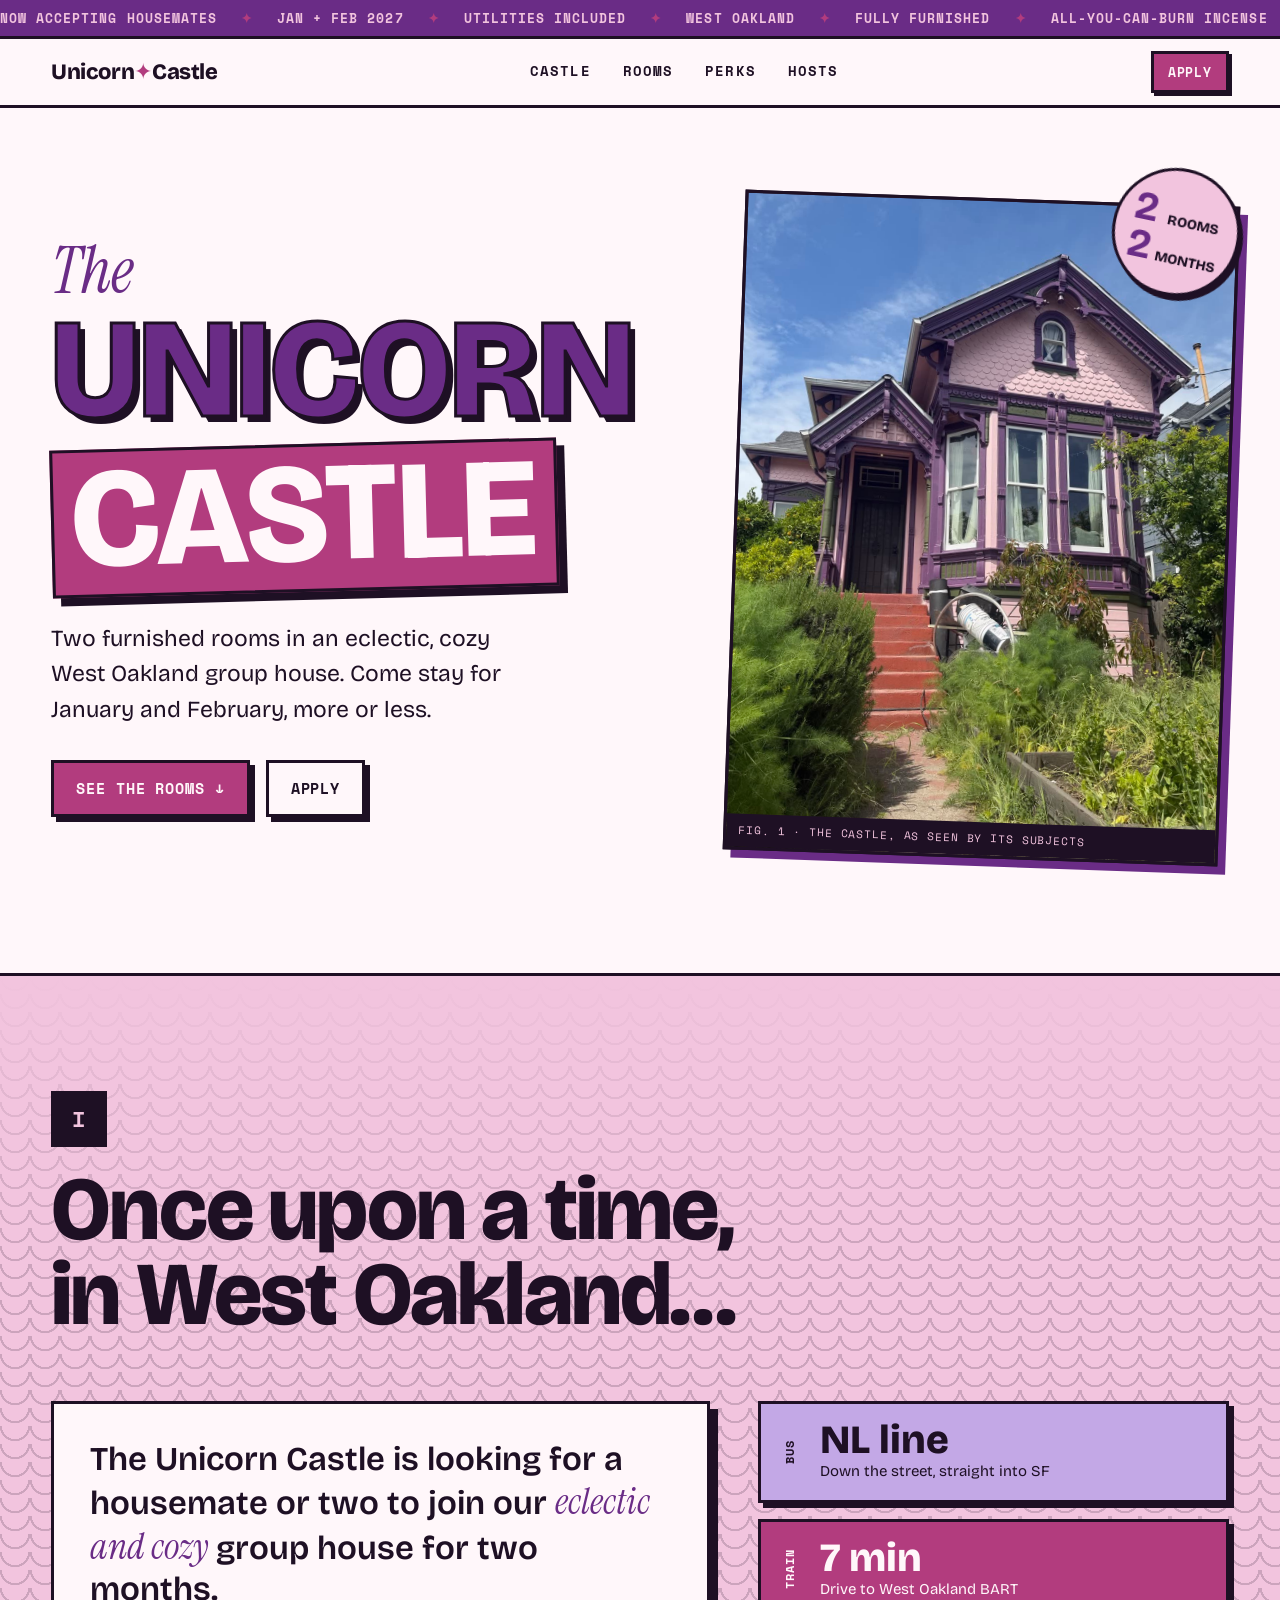
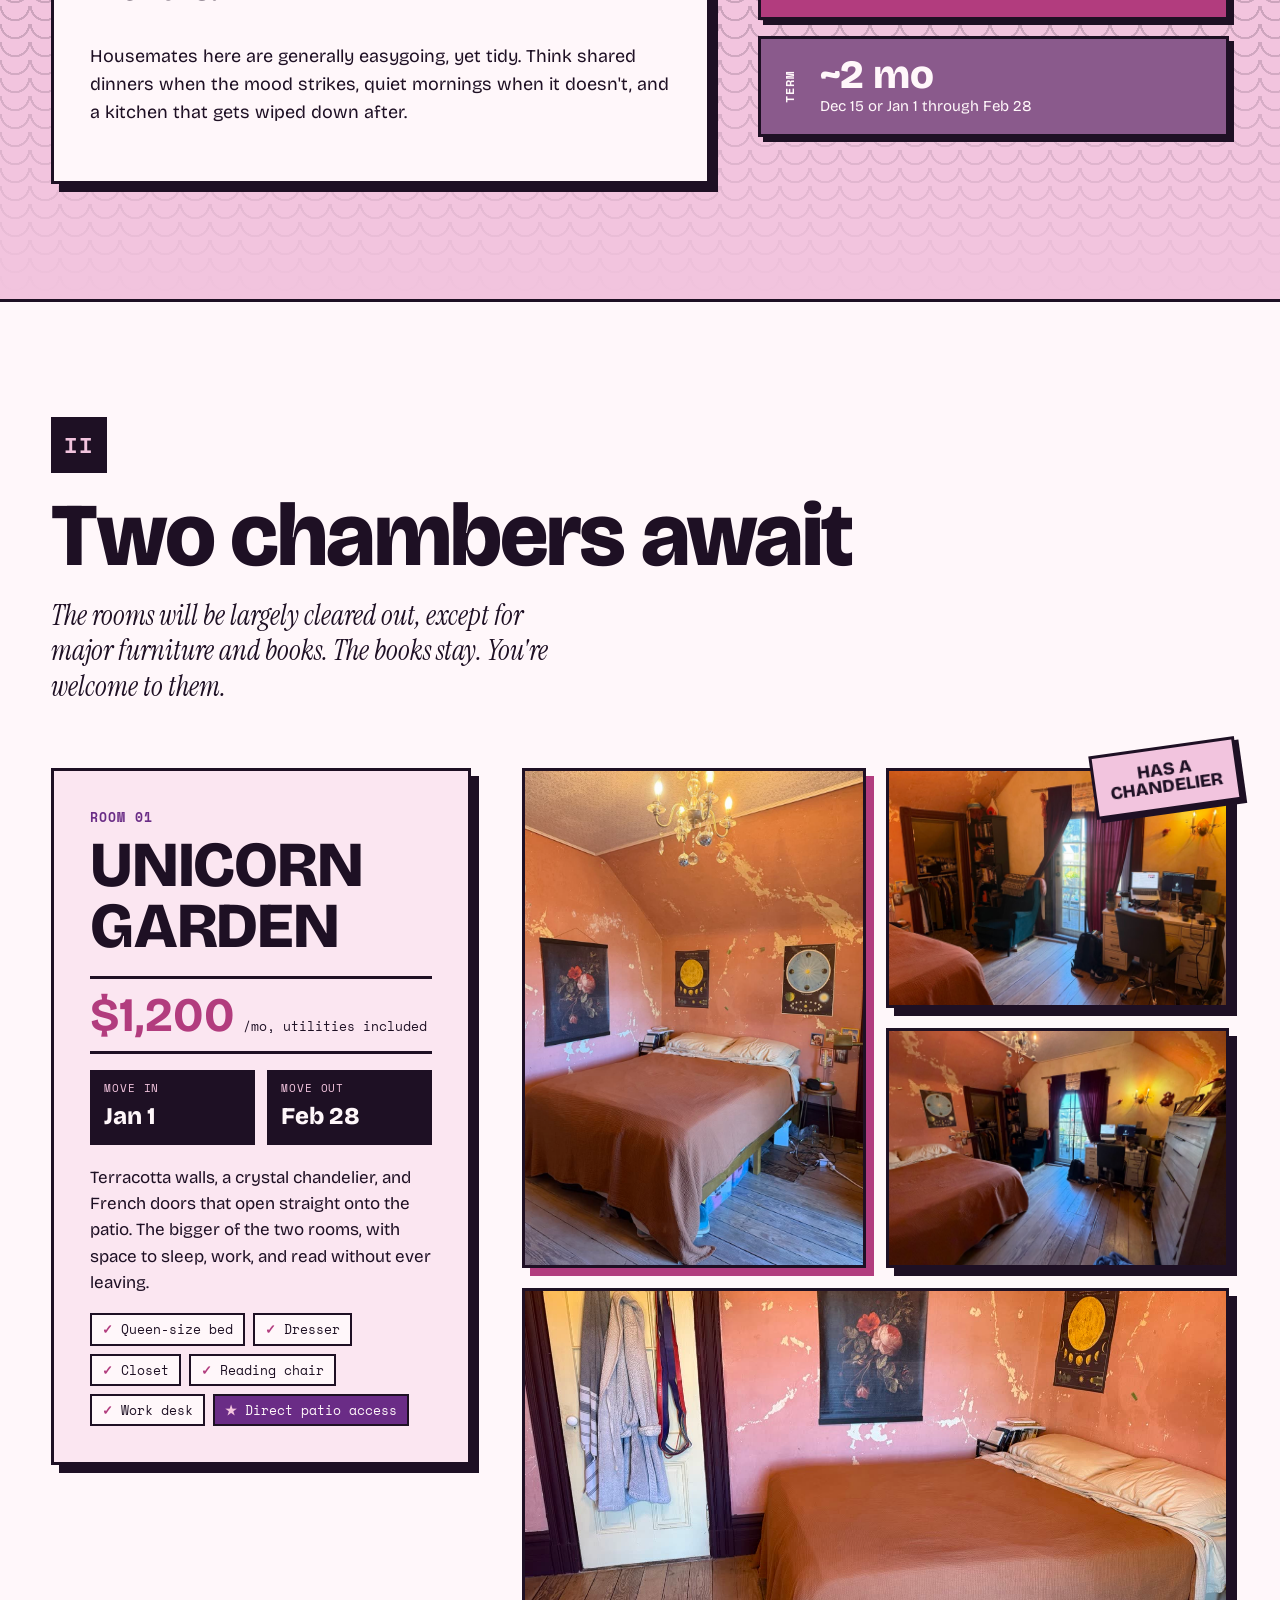
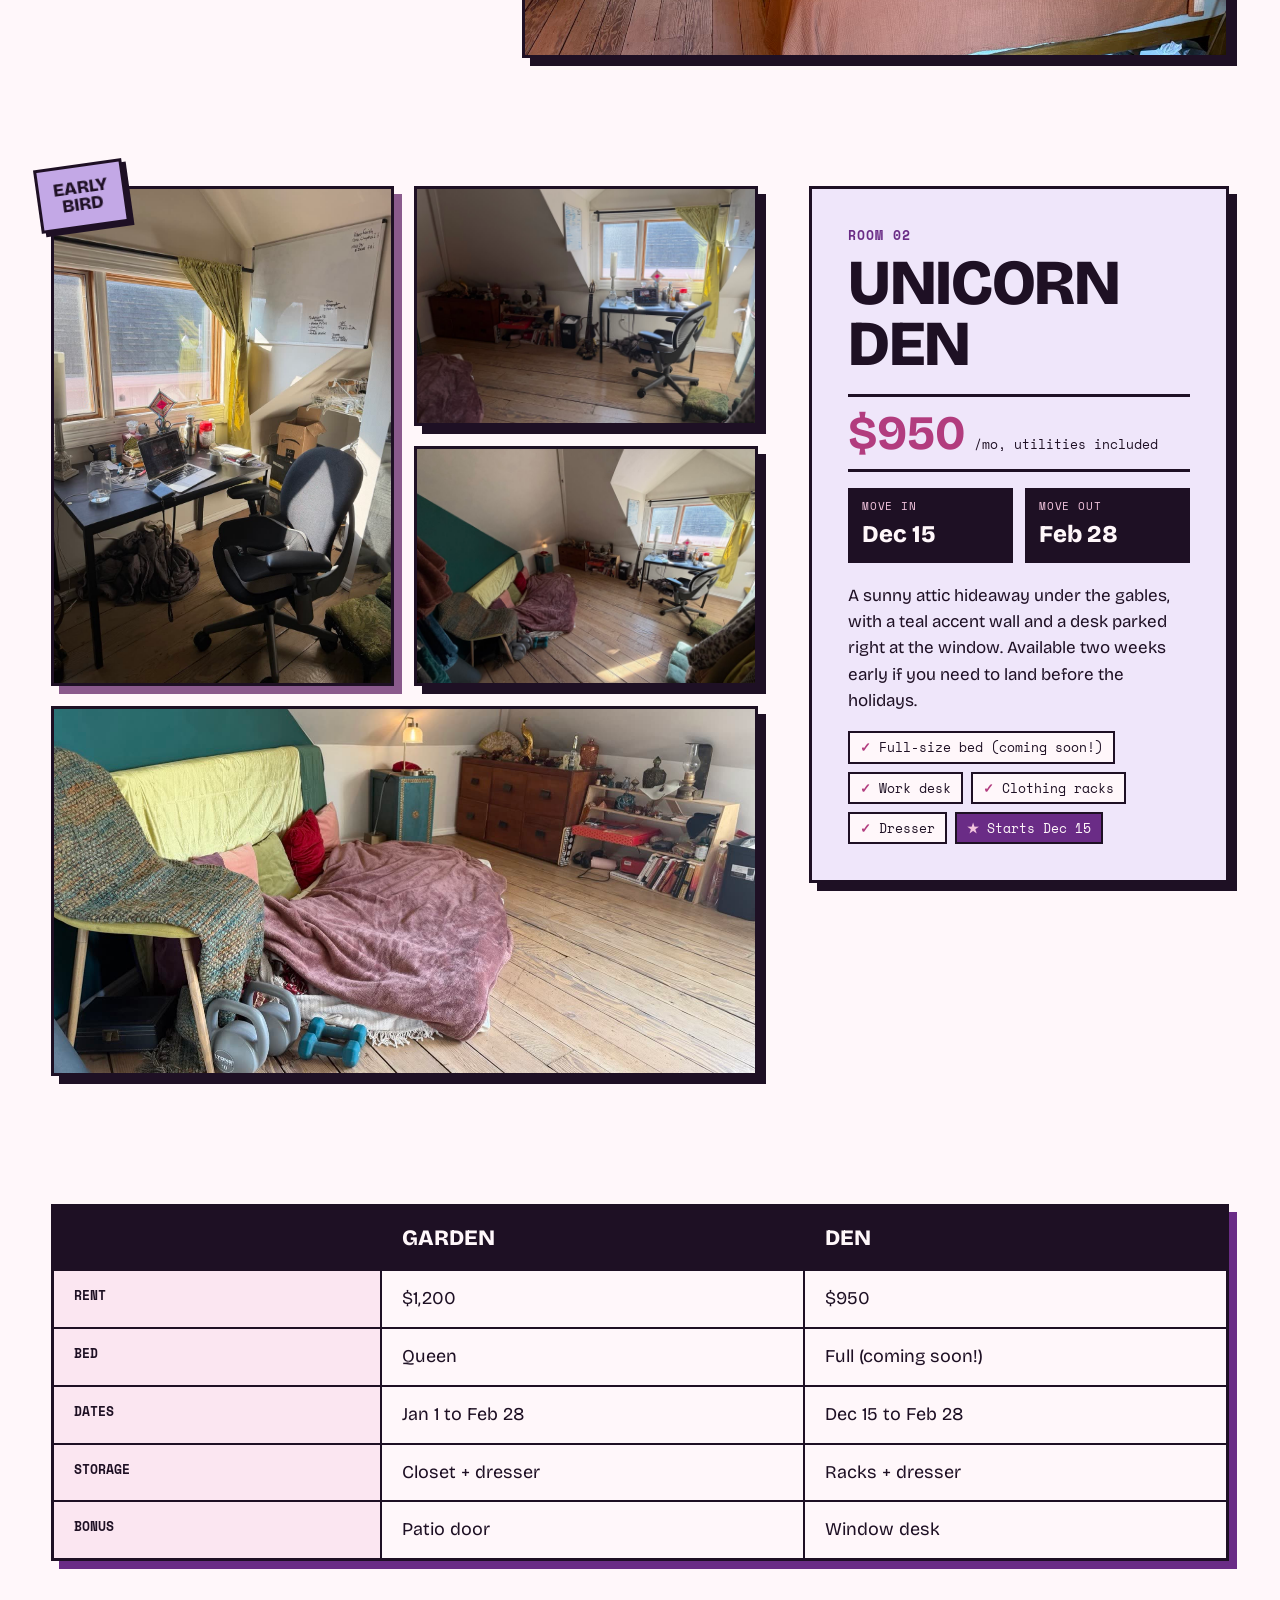
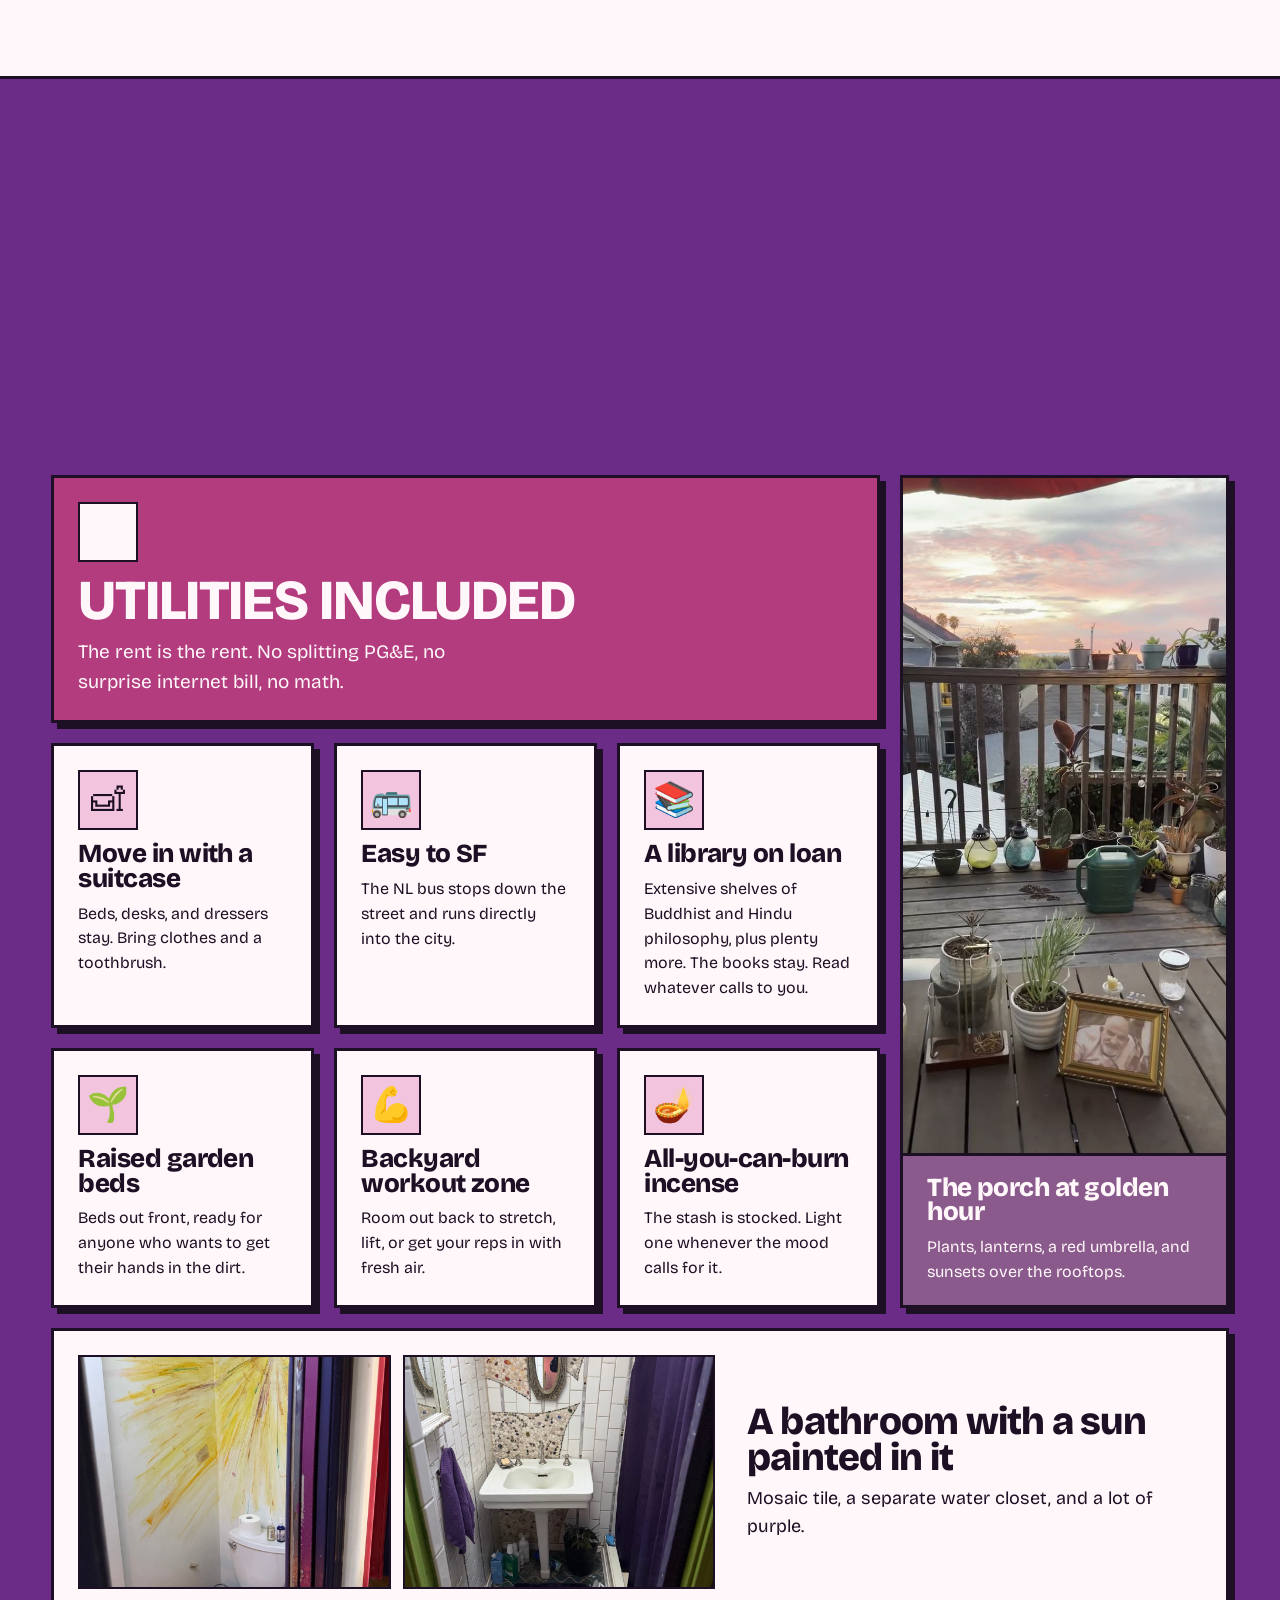
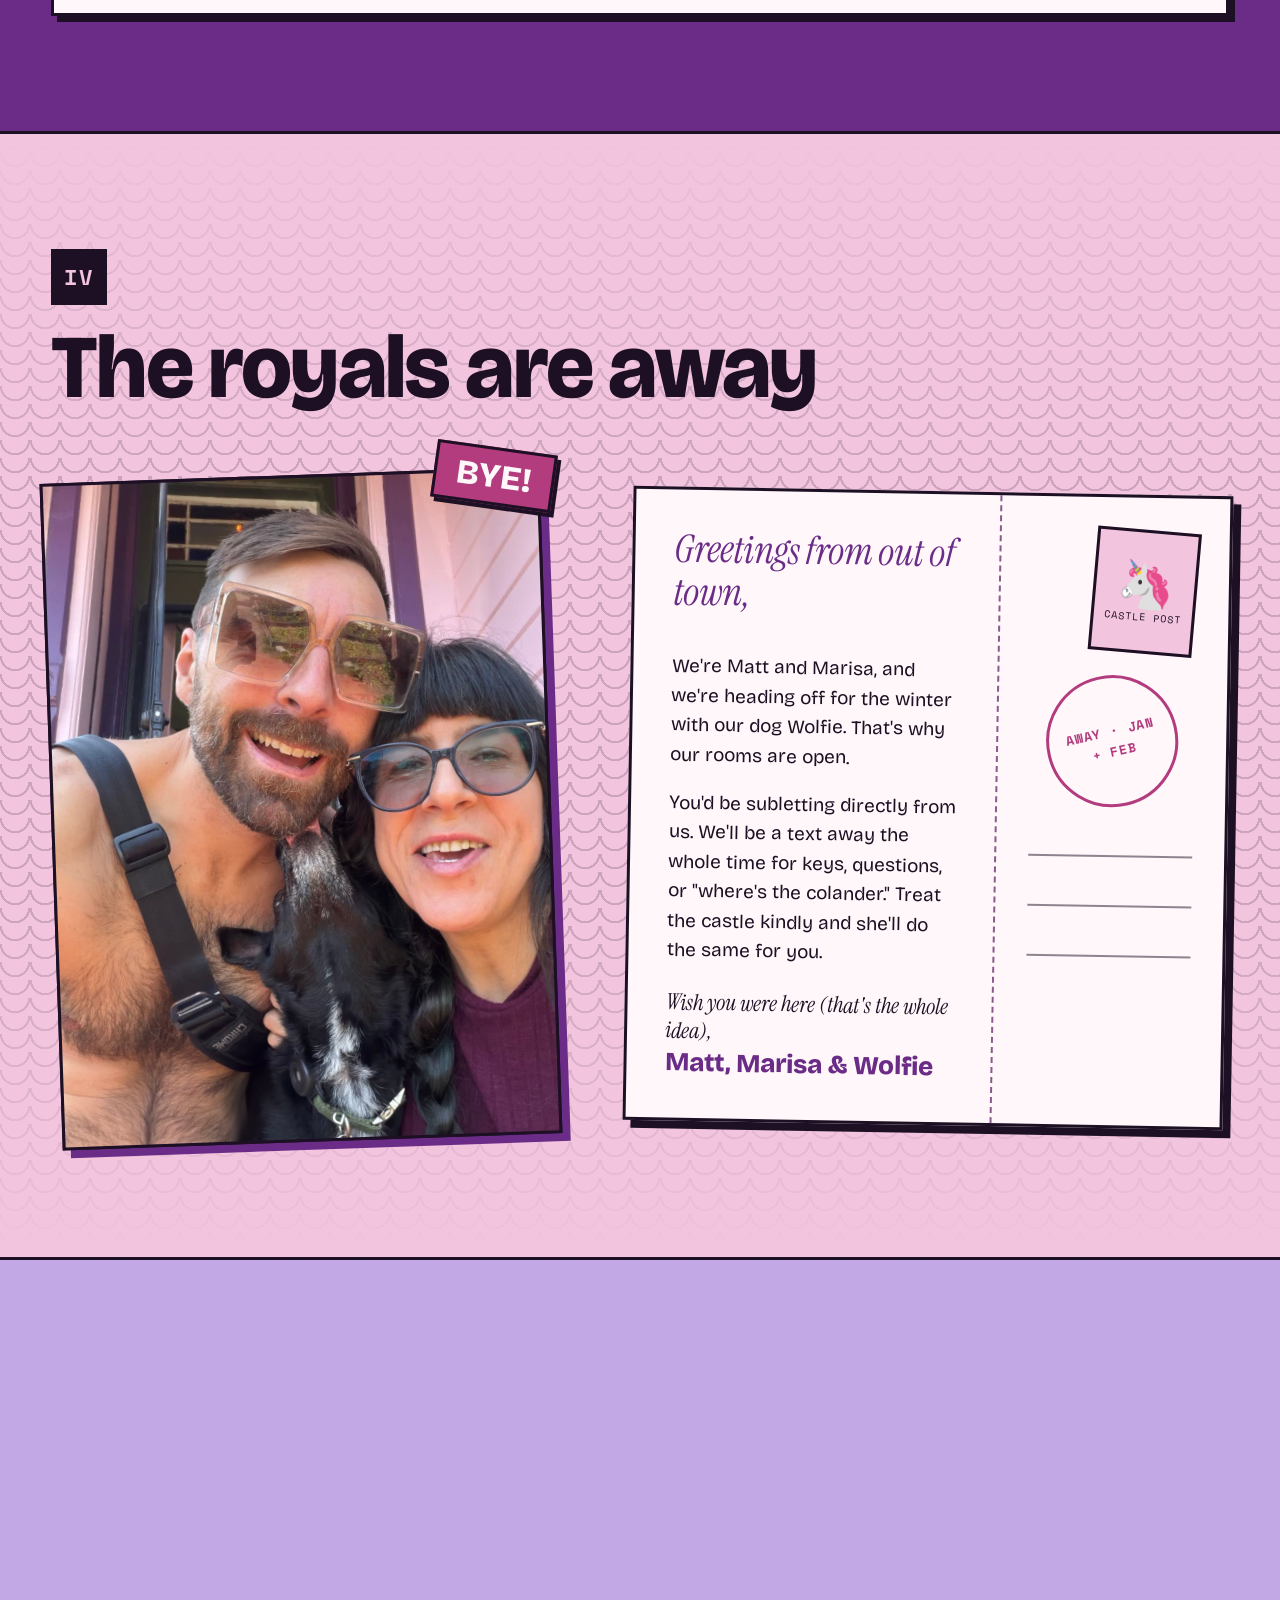
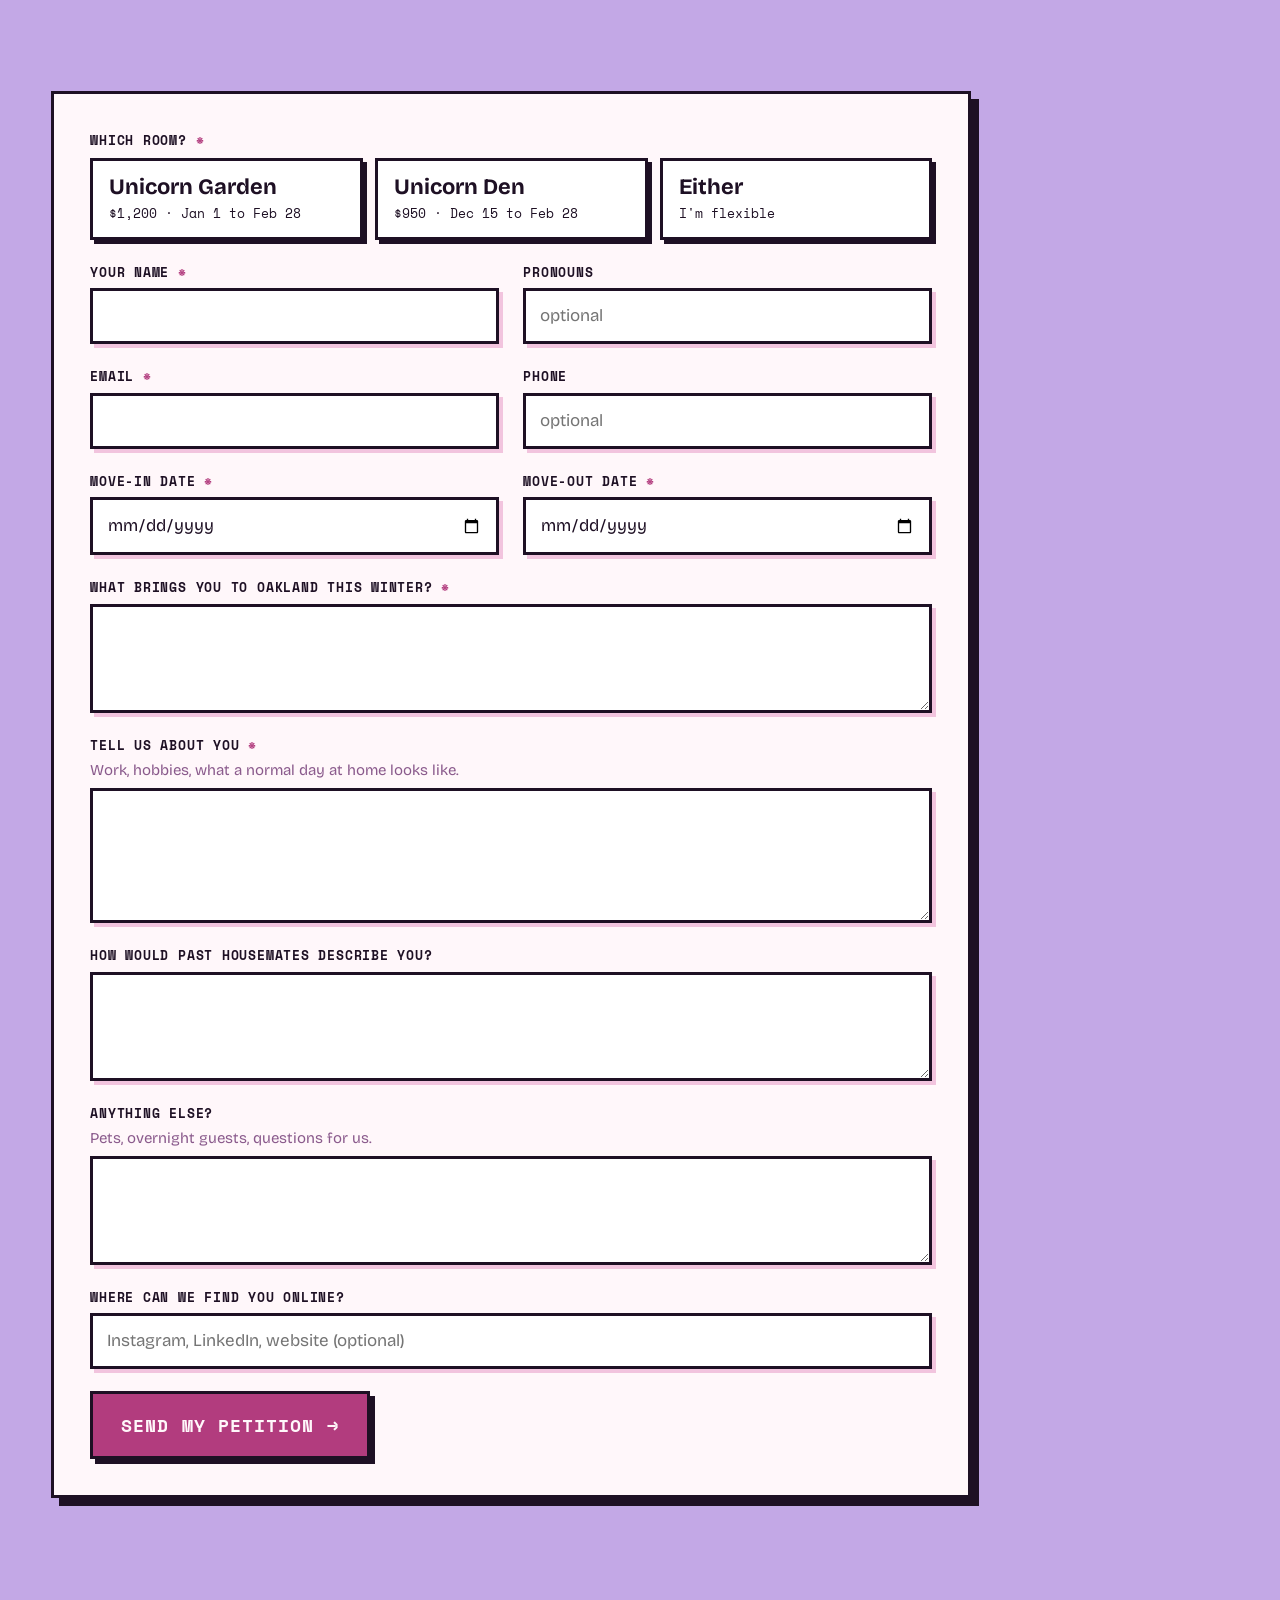
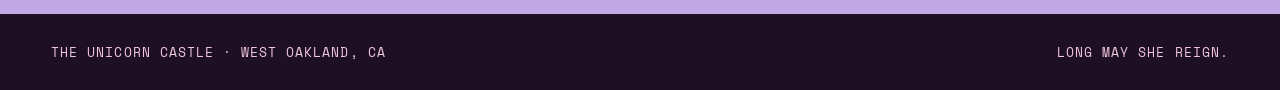
==== commit c716be41: "Send applications to Google Form; remove email flow Co-Authored-By: Claude Opus 5.5 <noreply@anthrop" ====
--- a/index.html
+++ b/index.html
@@ -341,7 +341,7 @@
   <div class="chapter__head">
     <span class="chapter__num">V</span>
     <h2>Petition the crown</h2>
-    <p class="chapter__sub">Fill this out and we'll turn it into an email you can send to both of us in one tap.</p>
+    <p class="chapter__sub">A few questions so we can get to know you. Matt and Marisa both see every answer.</p>
   </div>
 
   <div class="apply">
@@ -371,30 +371,16 @@
       <label class="f-row"><span class="f-label">Where can we find you online?</span><input name="link" placeholder="Instagram, LinkedIn, website (optional)"></label>
 
       <p class="f-error" id="formError" role="alert" hidden>A few required fields are still empty. They're outlined above.</p>
-      <button class="btn btn--big" type="submit">Write my email →</button>
+      <button class="btn btn--big" type="submit">Send my petition →</button>
     </form>
 
-    <div class="apply__out card" id="applyOut" hidden tabindex="-1">
-      <p class="cta__k">Step 2 · Send it to both of us</p>
-      <h3>Your petition is ready</h3>
-      <p>Send it to <b>both</b> addresses below so neither of us misses it.</p>
-
-      <div class="send">
-        <a class="btn btn--big" id="mailBtn" href="#">Open in my email app ✉</a>
-        <button class="btn btn--ghost" type="button" id="copyMsg">Copy message</button>
-      </div>
-
-      <ul class="addr" id="addrList"></ul>
-      <button class="btn btn--ghost btn--small" type="button" id="copyAddrs">Copy both addresses</button>
-
-      <p class="f-label out-label">Subject</p>
-      <pre class="out-subj" id="outSubj"></pre>
-      <p class="f-label out-label">Message</p>
-      <pre class="out-body" id="outBody"></pre>
-
-      <button class="linkish" type="button" id="editAgain">← Edit my answers</button>
-    </div>
-  </div>
+    <div class="apply__out apply__thanks card" id="applyThanks" hidden tabindex="-1">
+      <p class="cta__k">Received</p>
+      <h3>Your petition has reached the castle</h3>
+      <p>Thanks, <b id="thanksName"></b>. Matt and Marisa both get your application and will be in touch soon. 🦄</p>
+    </div>
+  </div>
+  <iframe name="gf-sink" title="Form submission" hidden></iframe>
 </section>
 
 </main>
@@ -435,20 +421,22 @@
   }, { threshold: 0.15 });
   document.querySelectorAll('.chapter__head, .room, .perk, .fact, .court').forEach(el => { el.classList.add('reveal'); io.observe(el); });
 
-  // ---------- Application form → ready-to-send email ----------
+  // ---------- Application form → Google Form (responses land in the Sheet) ----------
   (() => {
     const form = document.getElementById('applyForm');
-    const out = document.getElementById('applyOut');
+    const thanks = document.getElementById('applyThanks');
     const err = document.getElementById('formError');
-    // Assembled at runtime so the addresses aren't sitting in the HTML for scrapers
-    const at = String.fromCharCode(64);
-    const TO = [['mgillespiedesign', 'gmail.com'], ['mareesastertz', 'gmail.com']].map(([u, d]) => u + at + d);
     const DRAFT = 'uc-apply-draft';
 
-    const fmtDate = v => {
-      if (!v) return '';
-      const [y, m, d] = v.split('-').map(Number);
-      return new Date(y, m - 1, d).toLocaleDateString('en-US', { month: 'short', day: 'numeric', year: 'numeric' });
+    const GOOGLE_FORM = {
+      action: 'https://docs.google.com/forms/d/e/1FAIpQLScKHZ25KeZG9weCso0aPdyx8r2pvB3svDPBYBvoBlWmON1wJw/formResponse',
+      entries: {    // site field → Google Form entry id
+        room: 'entry.444995231', name: 'entry.73078882', pronouns: 'entry.616410272',
+        email: 'entry.1999689451', phone: 'entry.1833907988',
+        in: 'entry.2057407315', out: 'entry.1134220919',
+        why: 'entry.723400439', about: 'entry.1920899768', housemate: 'entry.1962770850',
+        else: 'entry.927335636', link: 'entry.405604291',
+      },
     };
 
     // Restore an unsent draft (per-browser convenience only)
@@ -464,7 +452,19 @@
       try { localStorage.setItem(DRAFT, JSON.stringify(Object.fromEntries(new FormData(form)))); } catch (e) {}
     });
 
-    let subject = '', body = '';
+    const postToGoogle = f => {
+      const gf = document.createElement('form');
+      gf.action = GOOGLE_FORM.action; gf.method = 'POST'; gf.target = 'gf-sink'; gf.hidden = true;
+      const add = (n, v) => { const i = document.createElement('input'); i.type = 'hidden'; i.name = n; i.value = v; gf.appendChild(i); };
+      for (const [key, entry] of Object.entries(GOOGLE_FORM.entries)) {
+        if (!f[key]) continue;
+        if (key === 'in' || key === 'out') {           // Google date questions take y/m/d parts
+          const [y, m, d] = f[key].split('-');
+          add(`${entry}_year`, y); add(`${entry}_month`, String(+m)); add(`${entry}_day`, String(+d));
+        } else add(entry, f[key]);
+      }
+      document.body.appendChild(gf); gf.submit(); gf.remove();
+    };
 
     form.addEventListener('submit', e => {
       e.preventDefault();
@@ -476,55 +476,12 @@
       }
       err.hidden = true;
       const f = Object.fromEntries(new FormData(form));
-      const roomShort = f.room.split(' (')[0];
-      const contact = [f.email, f.phone].filter(Boolean).join(' · ');
-      const section = (title, text) => text && text.trim() ? `\n${title.toUpperCase()}\n${text.trim()}\n` : '';
-
-      subject = `Unicorn Castle sublet: ${f.name} for ${roomShort}`;
-      body =
-`Hi Matt and Marisa,
-
-I'd love to sublet a room at the Unicorn Castle this winter. Here's a little about me.
-
-Name: ${f.name}${f.pronouns ? ` (${f.pronouns})` : ''}
-Contact: ${contact}
-Room: ${f.room}
-Dates: ${fmtDate(f.in)} to ${fmtDate(f.out)}${f.link ? `\nOnline: ${f.link}` : ''}
-${section('What brings me to Oakland', f.why)}${section('About me', f.about)}${section('As a housemate', f.housemate)}${section('Anything else', f.else)}
-Thanks for considering me!
-${f.name}`;
-
-      document.getElementById('outSubj').textContent = subject;
-      document.getElementById('outBody').textContent = body;
-      document.getElementById('mailBtn').href =
-        `mailto:${TO.join(',')}?subject=${encodeURIComponent(subject)}&body=${encodeURIComponent(body)}`;
-      document.getElementById('addrList').innerHTML = TO.map(a =>
-        `<li><span>${a}</span><button type="button" class="btn btn--ghost btn--small" data-copy="${a}">Copy</button></li>`).join('');
-
-      form.hidden = true;
-      out.hidden = false;
-      out.scrollIntoView({ behavior: 'smooth', block: 'start' });
-      out.focus({ preventScroll: true });
-    });
-
-    const copy = async (text, btn) => {
-      const label = btn.textContent;
-      try { await navigator.clipboard.writeText(text); }
-      catch (e) {
-        const t = document.createElement('textarea'); t.value = text; document.body.appendChild(t); t.select();
-        document.execCommand('copy'); t.remove();
-      }
-      btn.textContent = 'Copied ✓';
-      setTimeout(() => btn.textContent = label, 1600);
-    };
-
-    out.addEventListener('click', e => {
-      const b = e.target.closest('button');
-      if (!b) return;
-      if (b.id === 'copyMsg') copy(`Subject: ${subject}\n\n${body}`, b);
-      else if (b.id === 'copyAddrs') copy(TO.join(', '), b);
-      else if (b.dataset.copy) copy(b.dataset.copy, b);
-      else if (b.id === 'editAgain') { out.hidden = true; form.hidden = false; form.scrollIntoView({ behavior: 'smooth' }); }
+      postToGoogle(f);
+      try { localStorage.removeItem(DRAFT); } catch (e) {}
+      document.getElementById('thanksName').textContent = f.name.trim().split(' ')[0];
+      form.hidden = true; thanks.hidden = false;
+      thanks.scrollIntoView({ behavior: 'smooth', block: 'start' });
+      thanks.focus({ preventScroll: true });
     });
   })();
 </script>
--- a/styles.css
+++ b/styles.css
@@ -447,16 +447,13 @@
 
 .apply__out:focus { outline: none; }
 .apply__out h3 { font-size: clamp(36px, 4vw, 56px); font-weight: 800; text-transform: uppercase; margin: 6px 0 14px; }
-.send { display: flex; flex-wrap: wrap; gap: 14px; margin: 22px 0; }
-.addr { list-style: none; padding: 0; margin: 0 0 12px; display: grid; gap: 10px; }
-.addr li { display: flex; align-items: center; justify-content: space-between; gap: 12px; border: 2px solid var(--ink); background: var(--pink-lt); padding: 8px 8px 8px 14px; font-family: var(--f-mono); font-size: 15px; word-break: break-all; }
-.out-label { margin: 26px 0 8px; }
-.out-subj, .out-body {
-  margin: 0; white-space: pre-wrap; word-wrap: break-word; font-family: var(--f-mono); font-size: 14px; line-height: 1.6;
-  background: #fff; border: 2px solid var(--ink); padding: 14px 16px;
-}
-.out-body { max-height: 420px; overflow: auto; }
-.linkish { margin-top: 22px; background: none; border: 0; padding: 0; font: 700 14px var(--f-mono); text-transform: uppercase; letter-spacing: .06em; text-decoration: underline; cursor: pointer; color: var(--ink); }
+
+
+
+
+
+
+
 
 @media (max-width: 860px) {
   .postcard { grid-template-columns: 1fr; transform: none; }
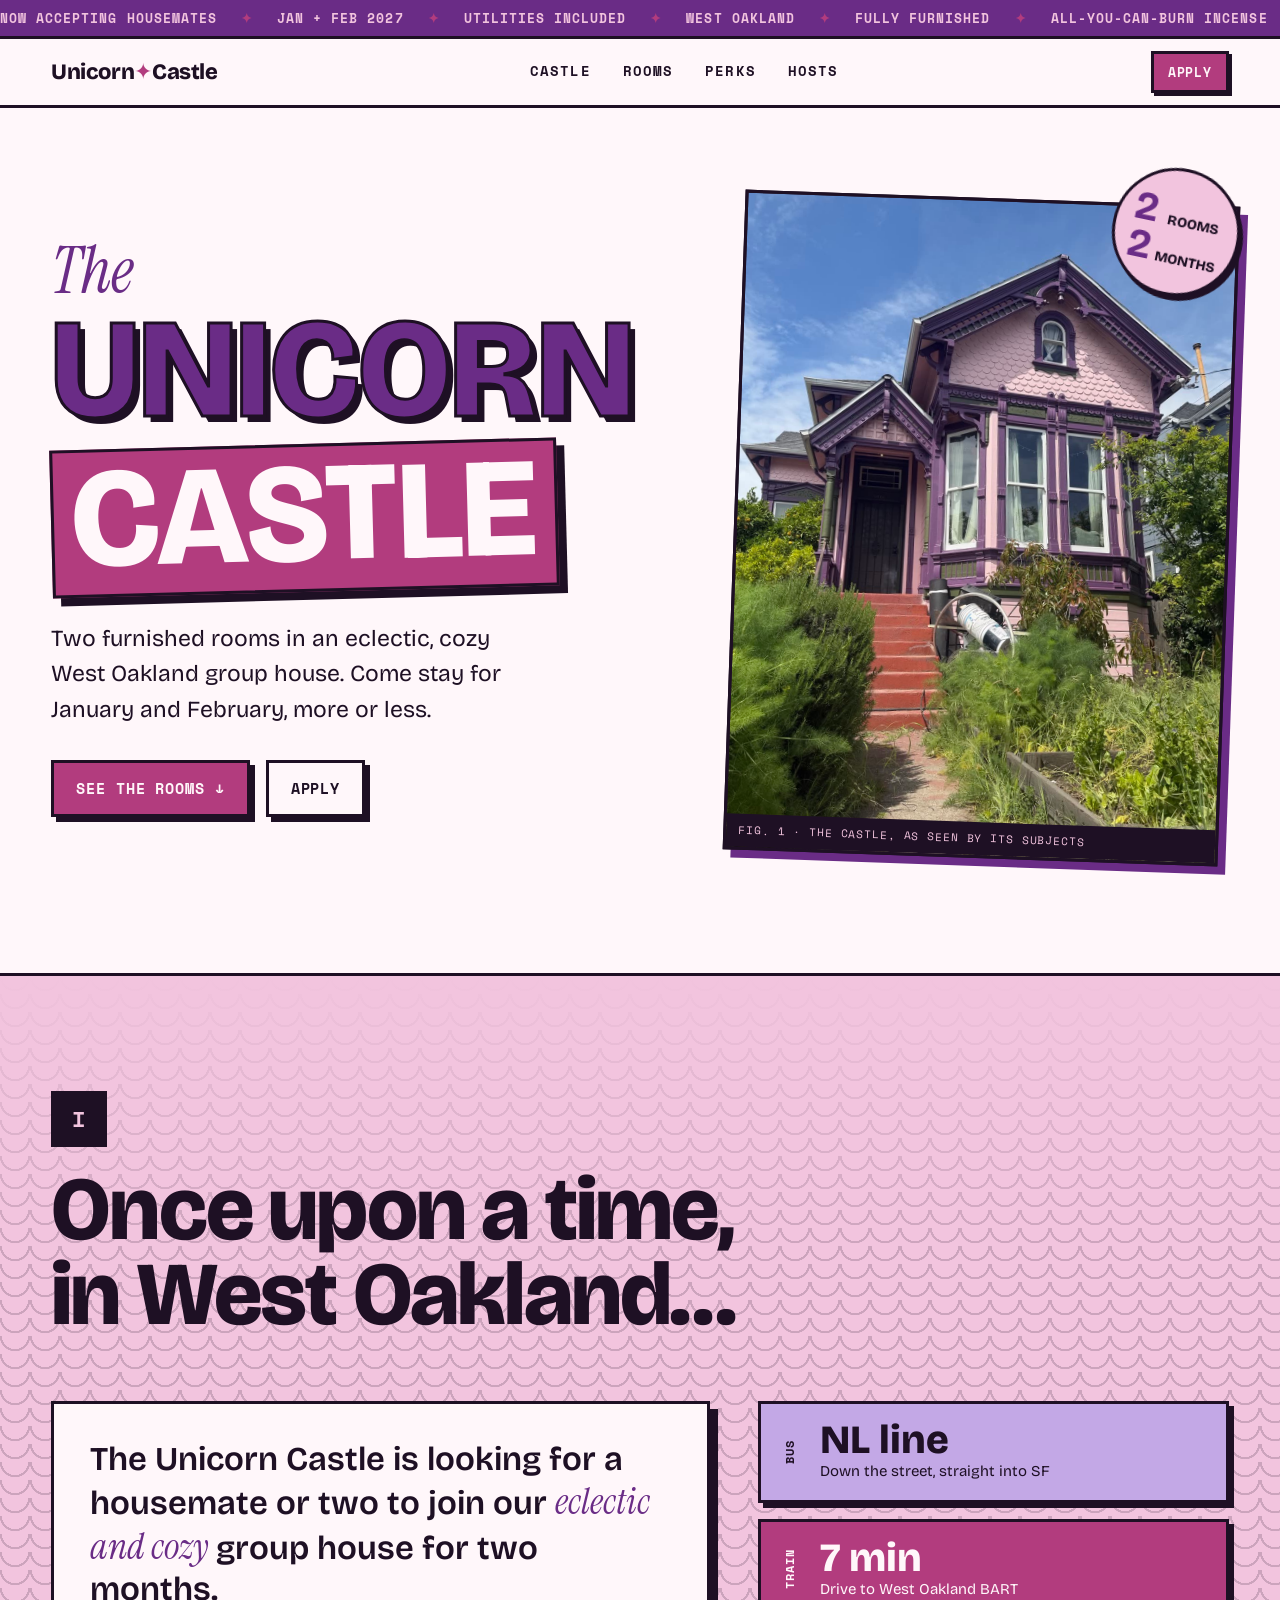
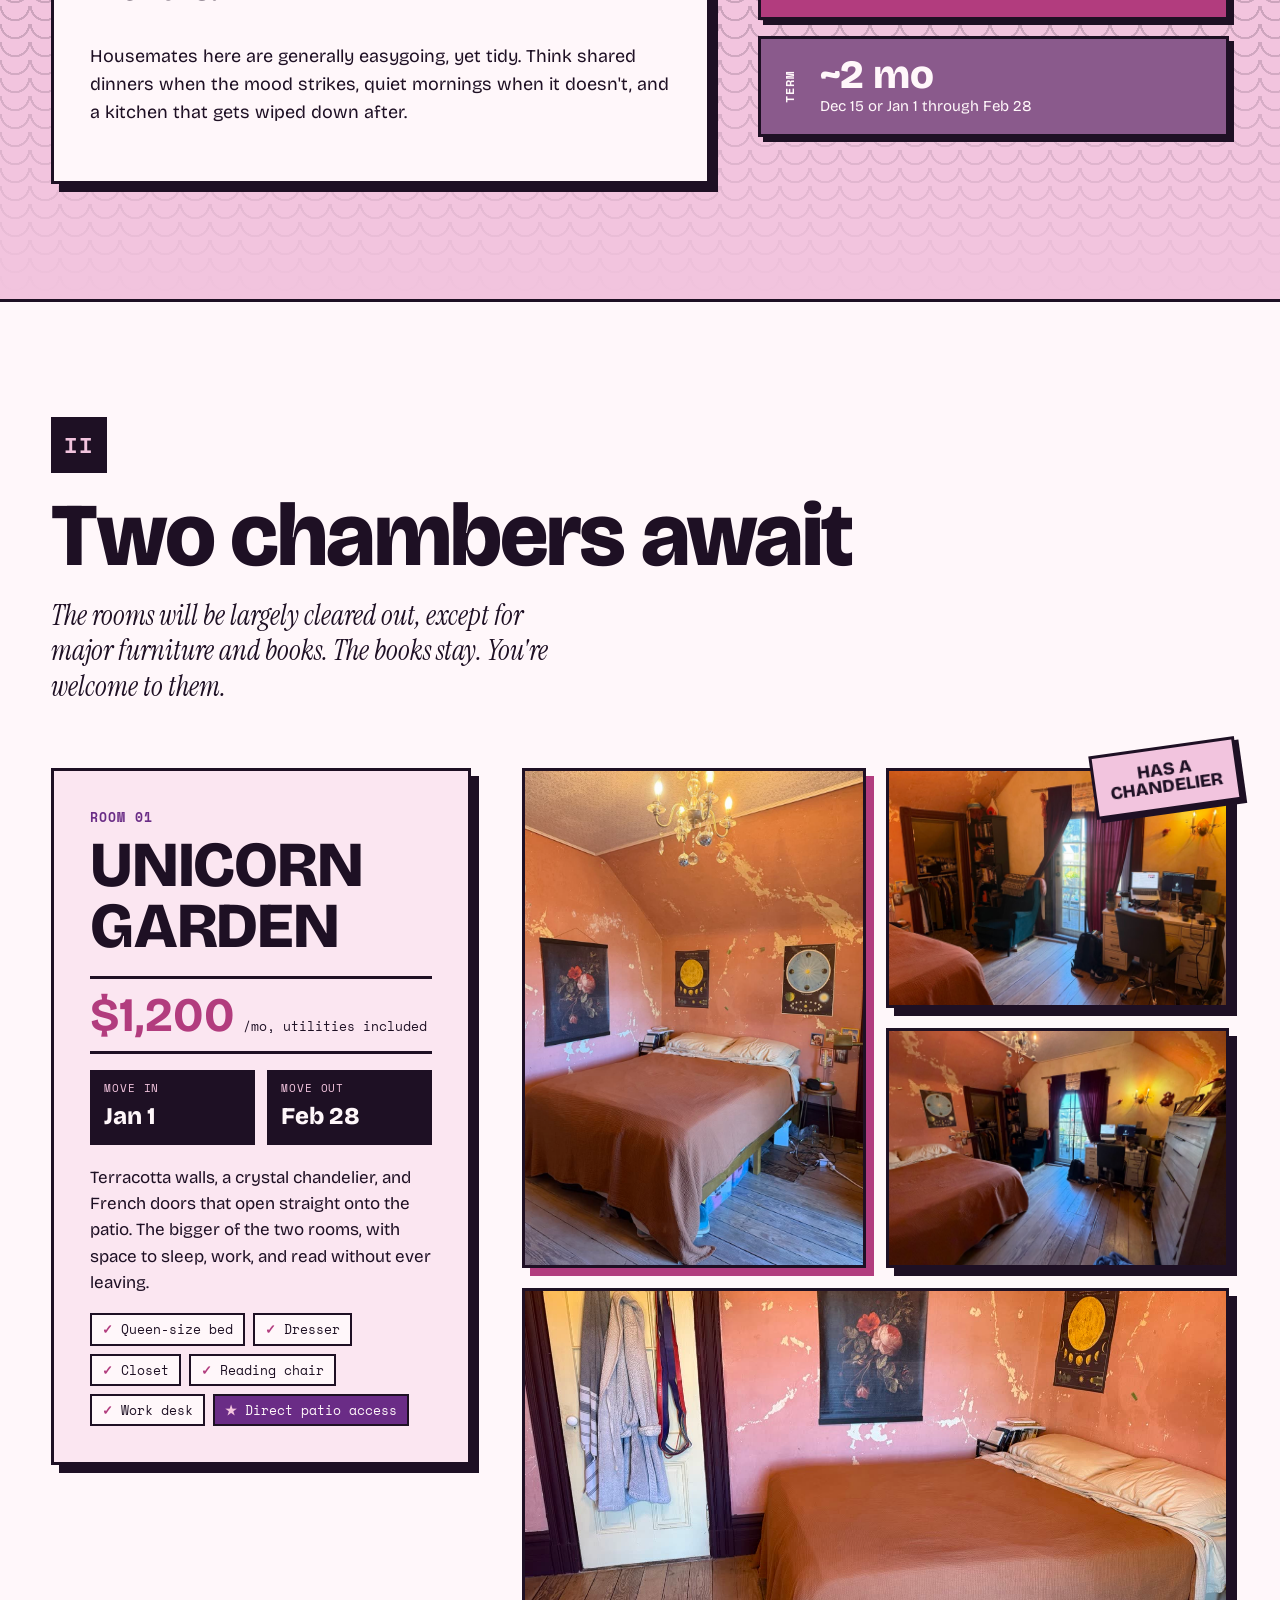
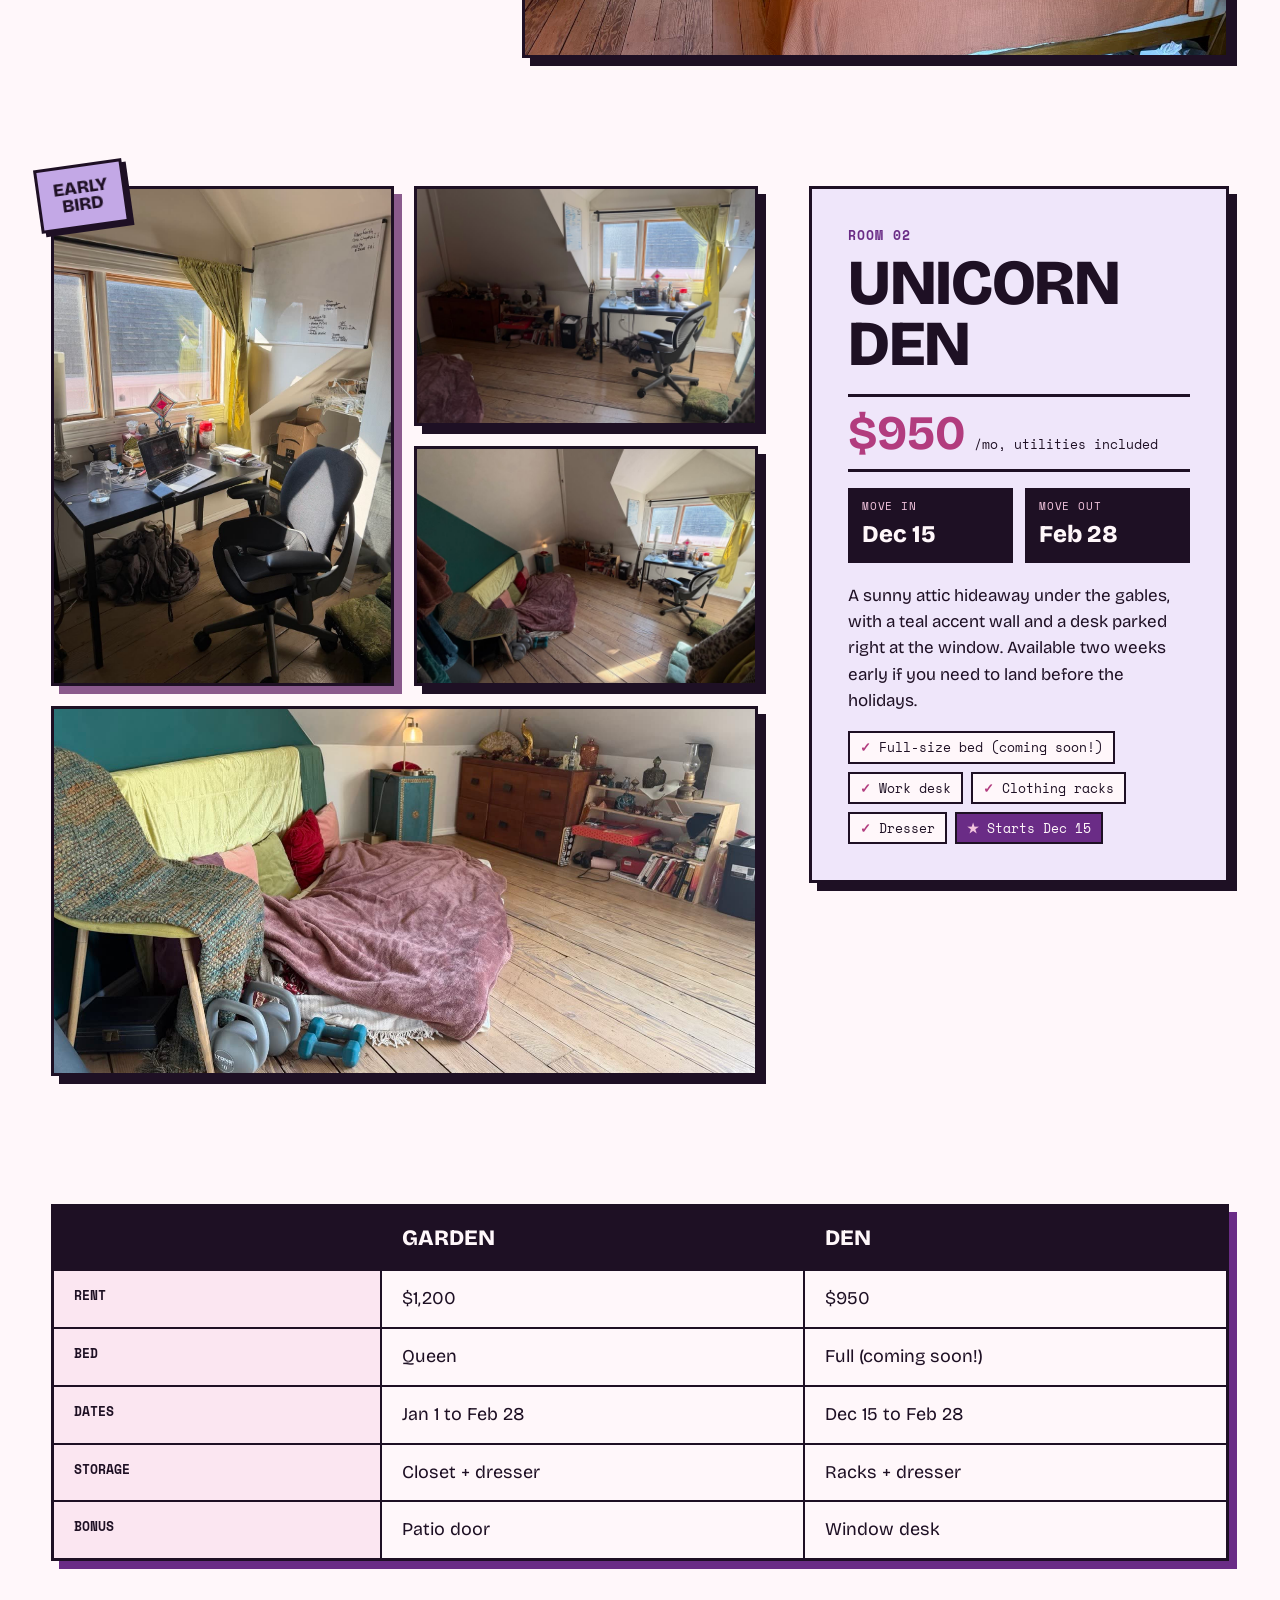
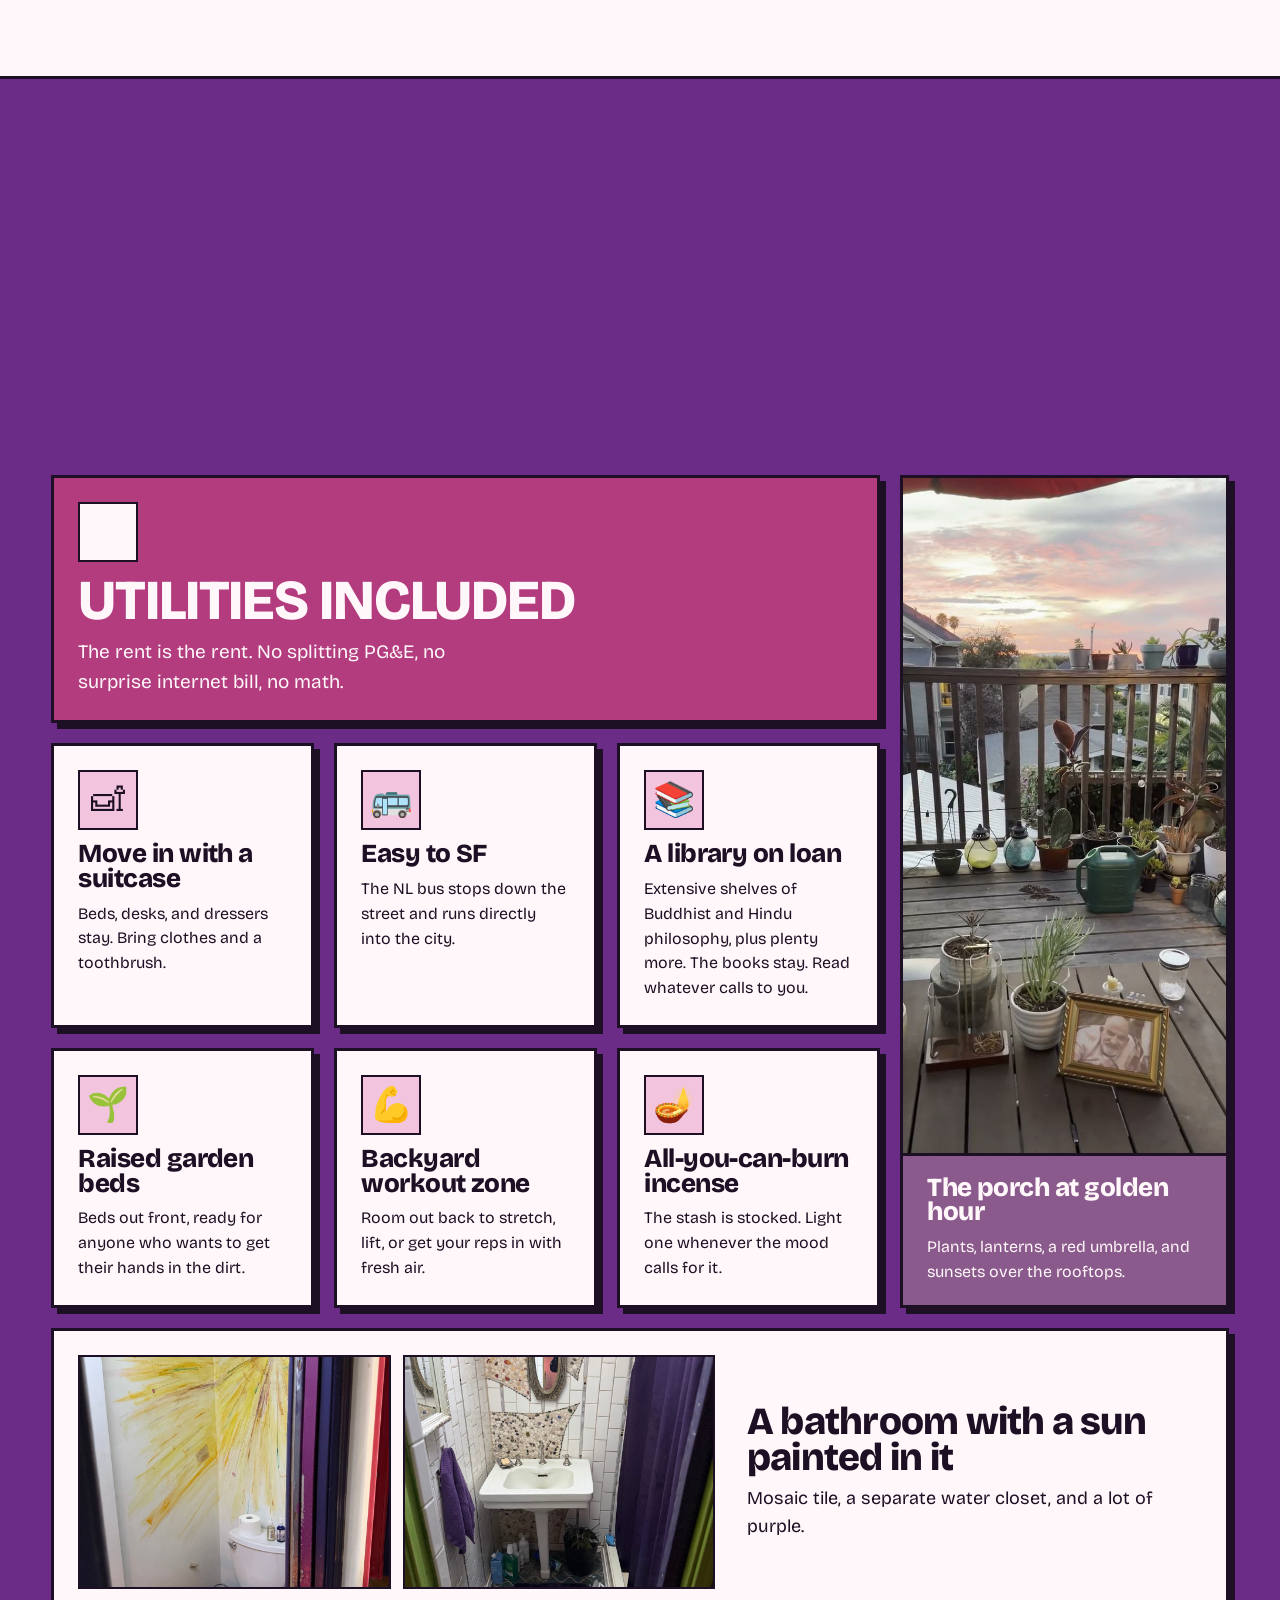
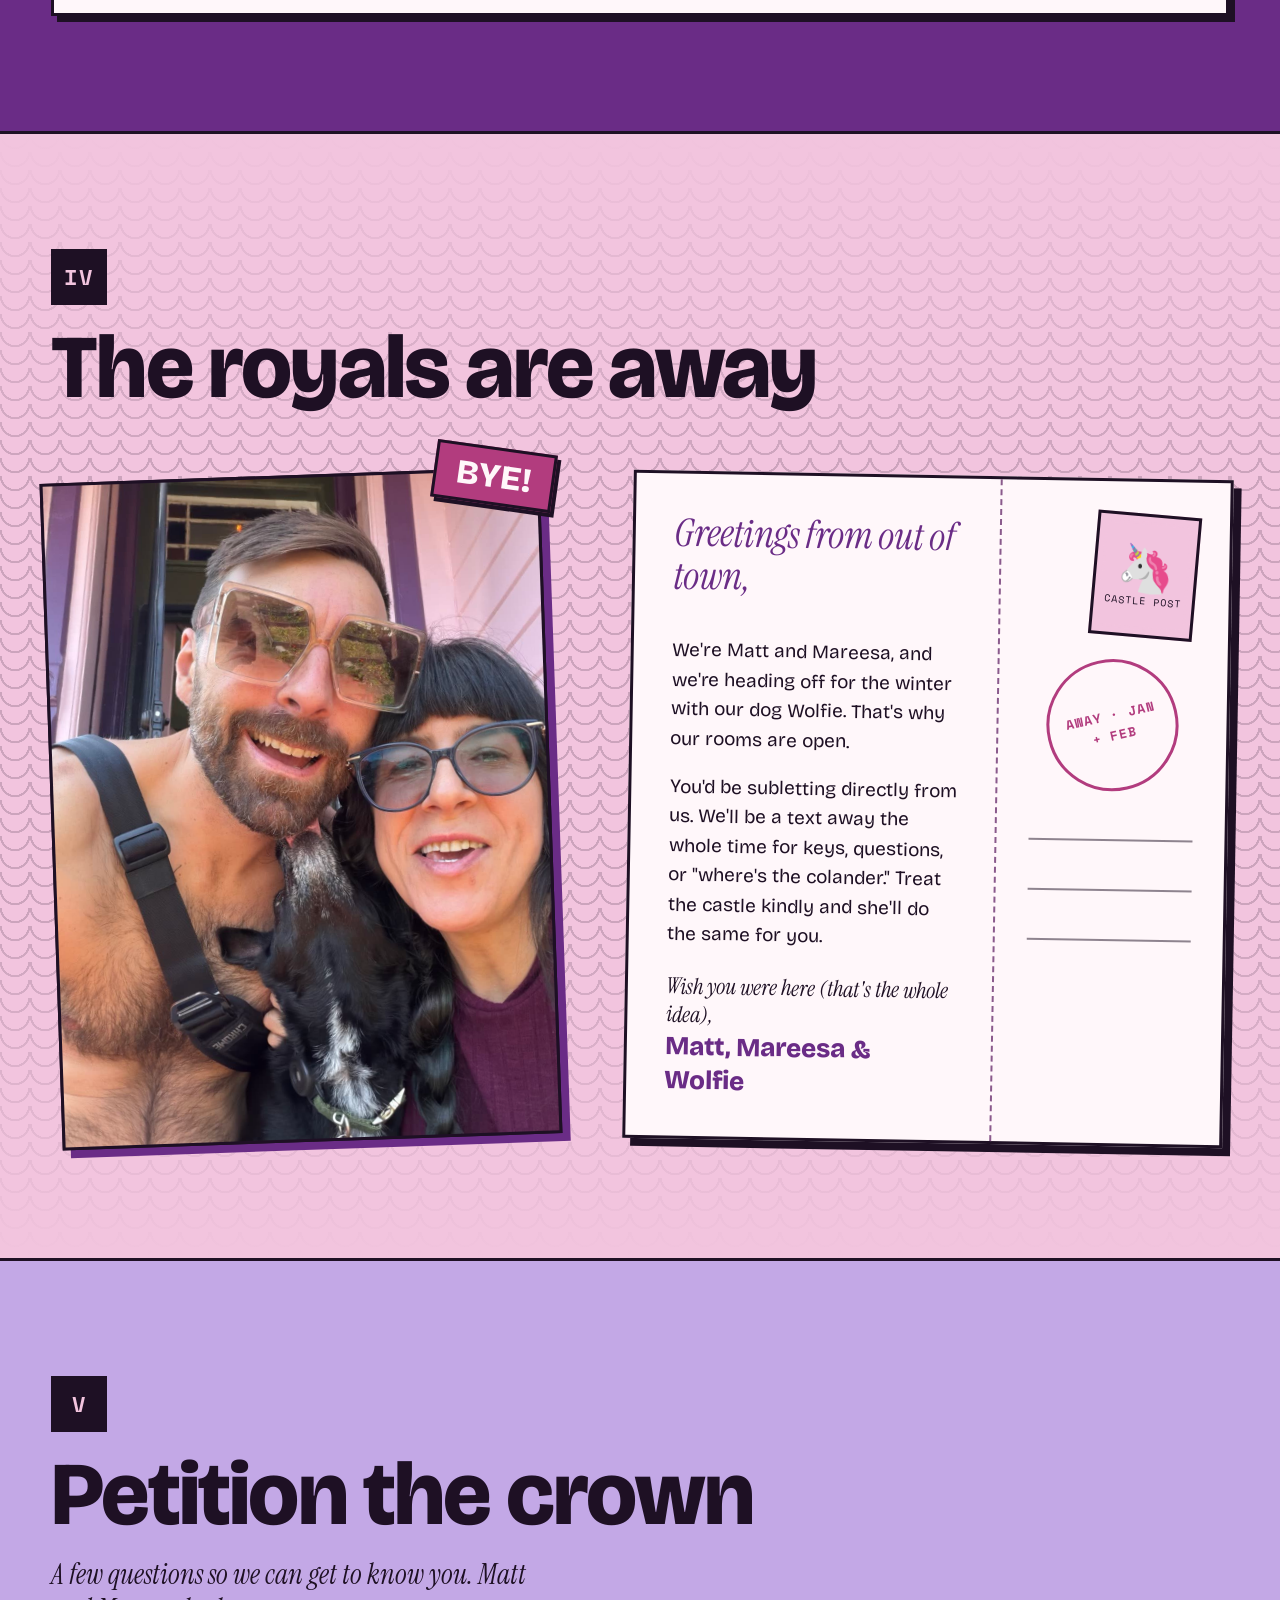
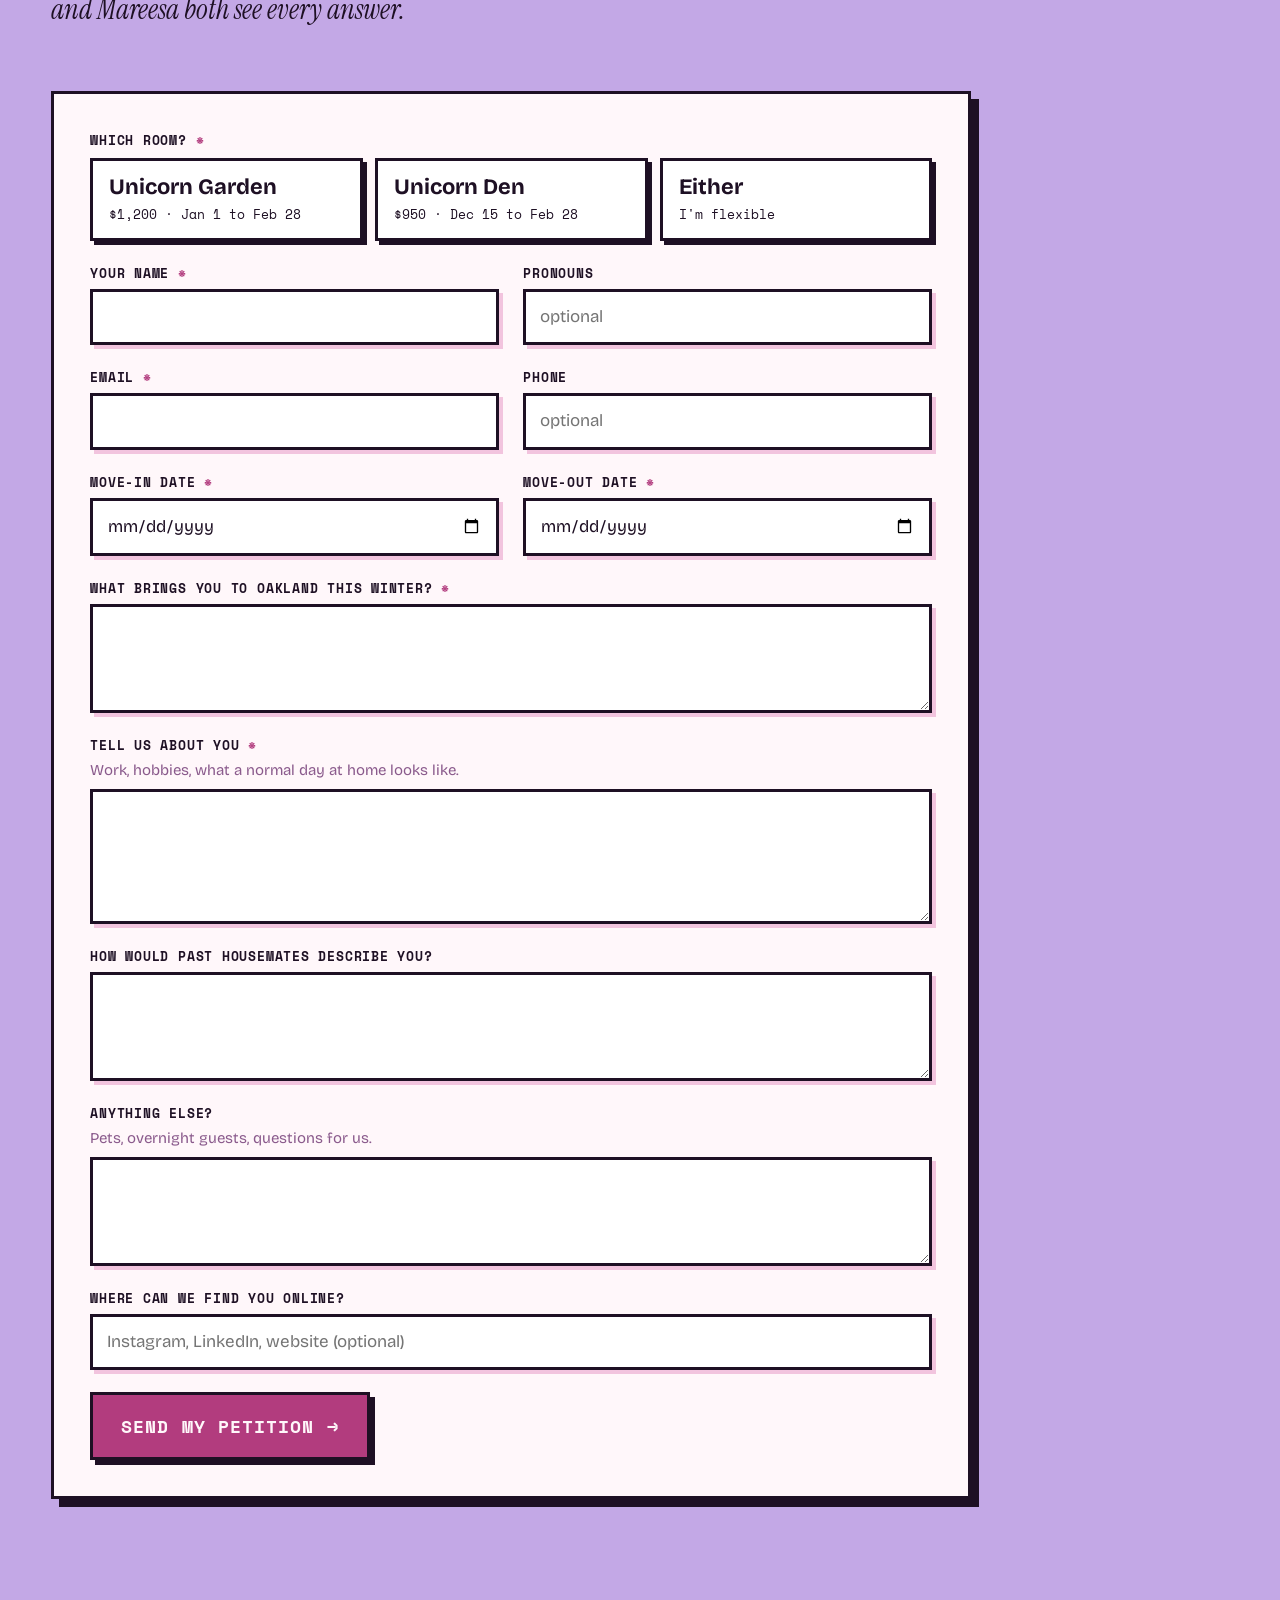
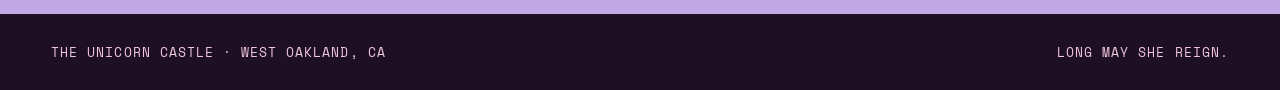
==== commit 06214a56: "Fix spelling of Mareesa's name Co-Authored-By: Claude Opus 5.5 <noreply@anthropic.com>" ====
--- a/index.html
+++ b/index.html
@@ -307,7 +307,7 @@
 
   <div class="court">
     <figure class="court__photo frame frame--violet">
-      <img src="img/us.jpg" alt="Matt, Marisa, and their black-and-white dog Wolfie smiling together on the front porch" loading="lazy" width="1050" height="1400">
+      <img src="img/us.jpg" alt="Matt, Mareesa, and their black-and-white dog Wolfie smiling together on the front porch" loading="lazy" width="1050" height="1400">
       <span class="sticker sticker--tilt sticker--orchid" aria-hidden="true">Bye!</span>
     </figure>
 
@@ -315,7 +315,7 @@
       <div class="postcard__msg">
         <p class="postcard__hi">Greetings from out of town,</p>
         <p>
-          We're Matt and Marisa, and we're heading off for the winter with our
+          We're Matt and Mareesa, and we're heading off for the winter with our
           dog Wolfie. That's why our rooms are open.
         </p>
         <p>
@@ -323,7 +323,7 @@
           time for keys, questions, or "where's the colander." Treat the
           castle kindly and she'll do the same for you.
         </p>
-        <p class="postcard__sign">Wish you were here (that's the whole idea),<br><b>Matt, Marisa &amp; Wolfie</b></p>
+        <p class="postcard__sign">Wish you were here (that's the whole idea),<br><b>Matt, Mareesa &amp; Wolfie</b></p>
       </div>
       <div class="postcard__side" aria-hidden="true">
         <span class="postcard__stamp">🦄<small>Castle Post</small></span>
@@ -341,7 +341,7 @@
   <div class="chapter__head">
     <span class="chapter__num">V</span>
     <h2>Petition the crown</h2>
-    <p class="chapter__sub">A few questions so we can get to know you. Matt and Marisa both see every answer.</p>
+    <p class="chapter__sub">A few questions so we can get to know you. Matt and Mareesa both see every answer.</p>
   </div>
 
   <div class="apply">
@@ -377,7 +377,7 @@
     <div class="apply__out apply__thanks card" id="applyThanks" hidden tabindex="-1">
       <p class="cta__k">Received</p>
       <h3>Your petition has reached the castle</h3>
-      <p>Thanks, <b id="thanksName"></b>. Matt and Marisa both get your application and will be in touch soon. 🦄</p>
+      <p>Thanks, <b id="thanksName"></b>. Matt and Mareesa both get your application and will be in touch soon. 🦄</p>
     </div>
   </div>
   <iframe name="gf-sink" title="Form submission" hidden></iframe>
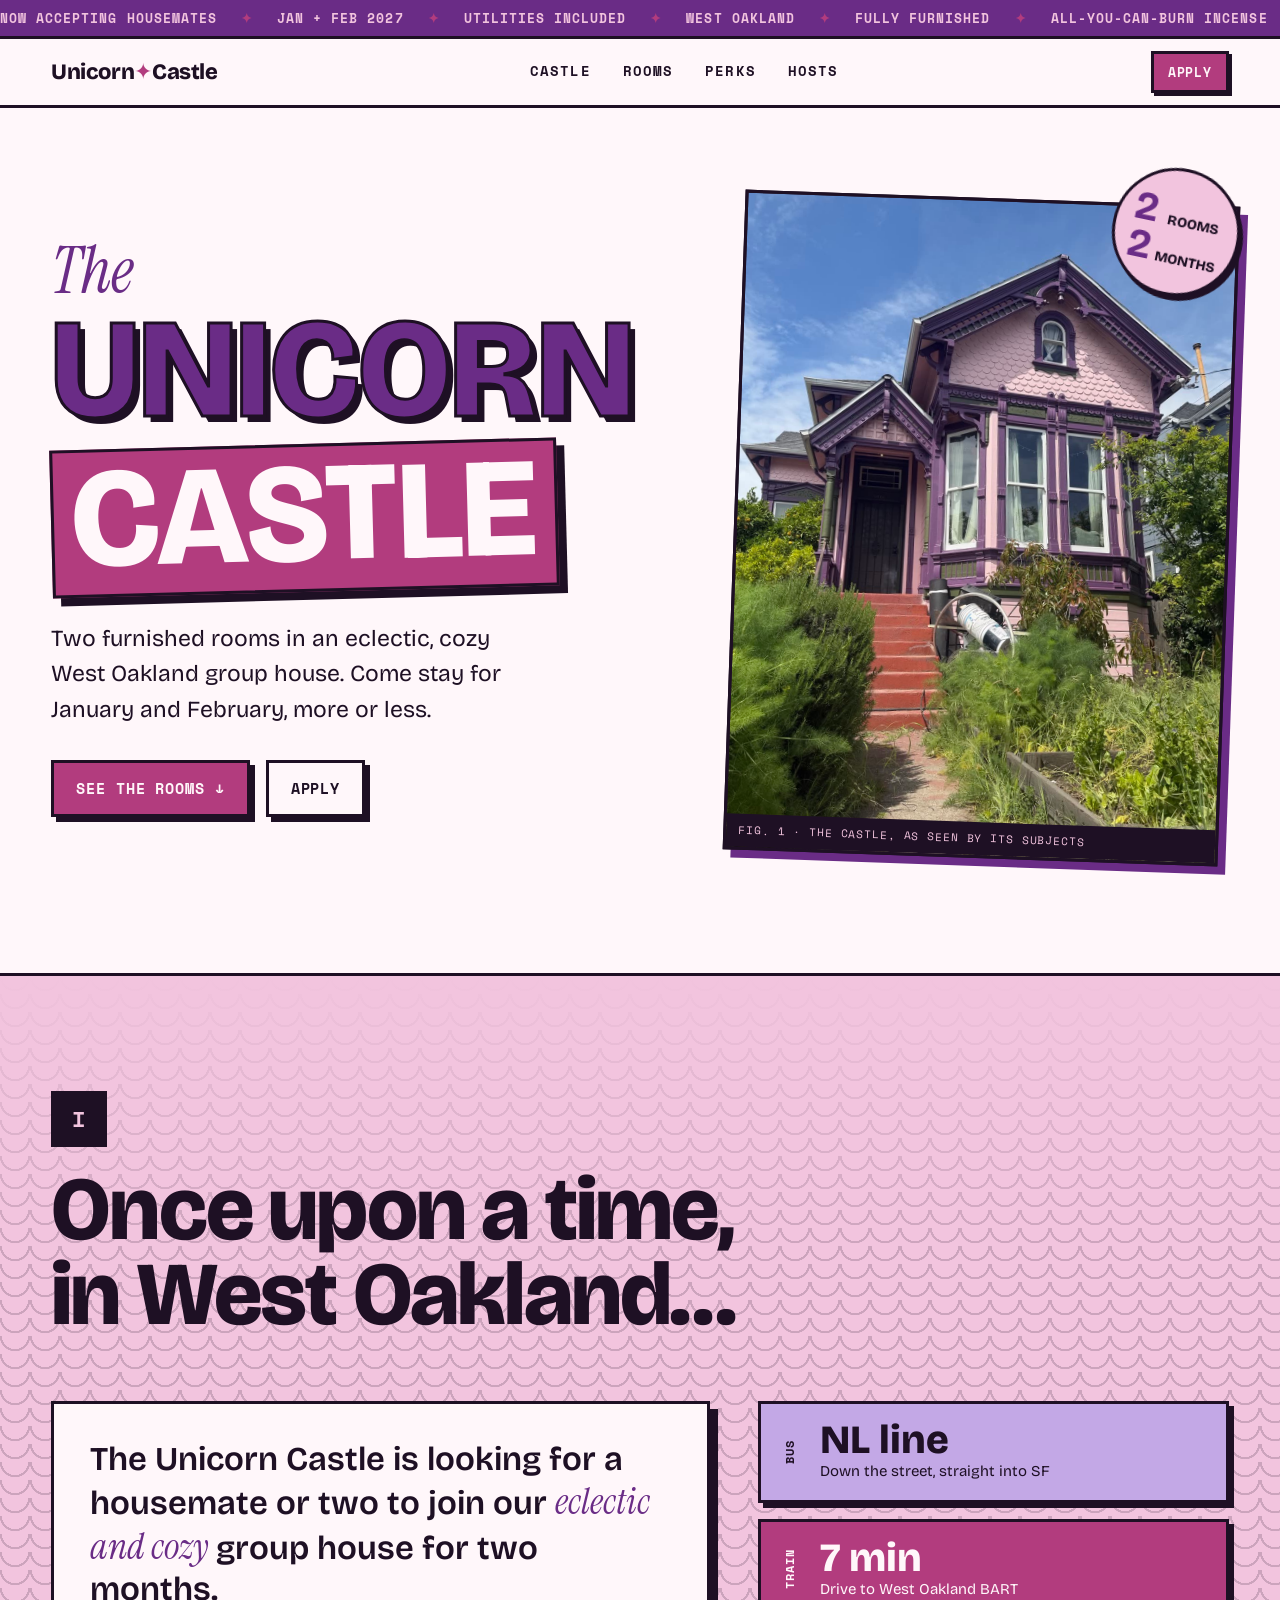
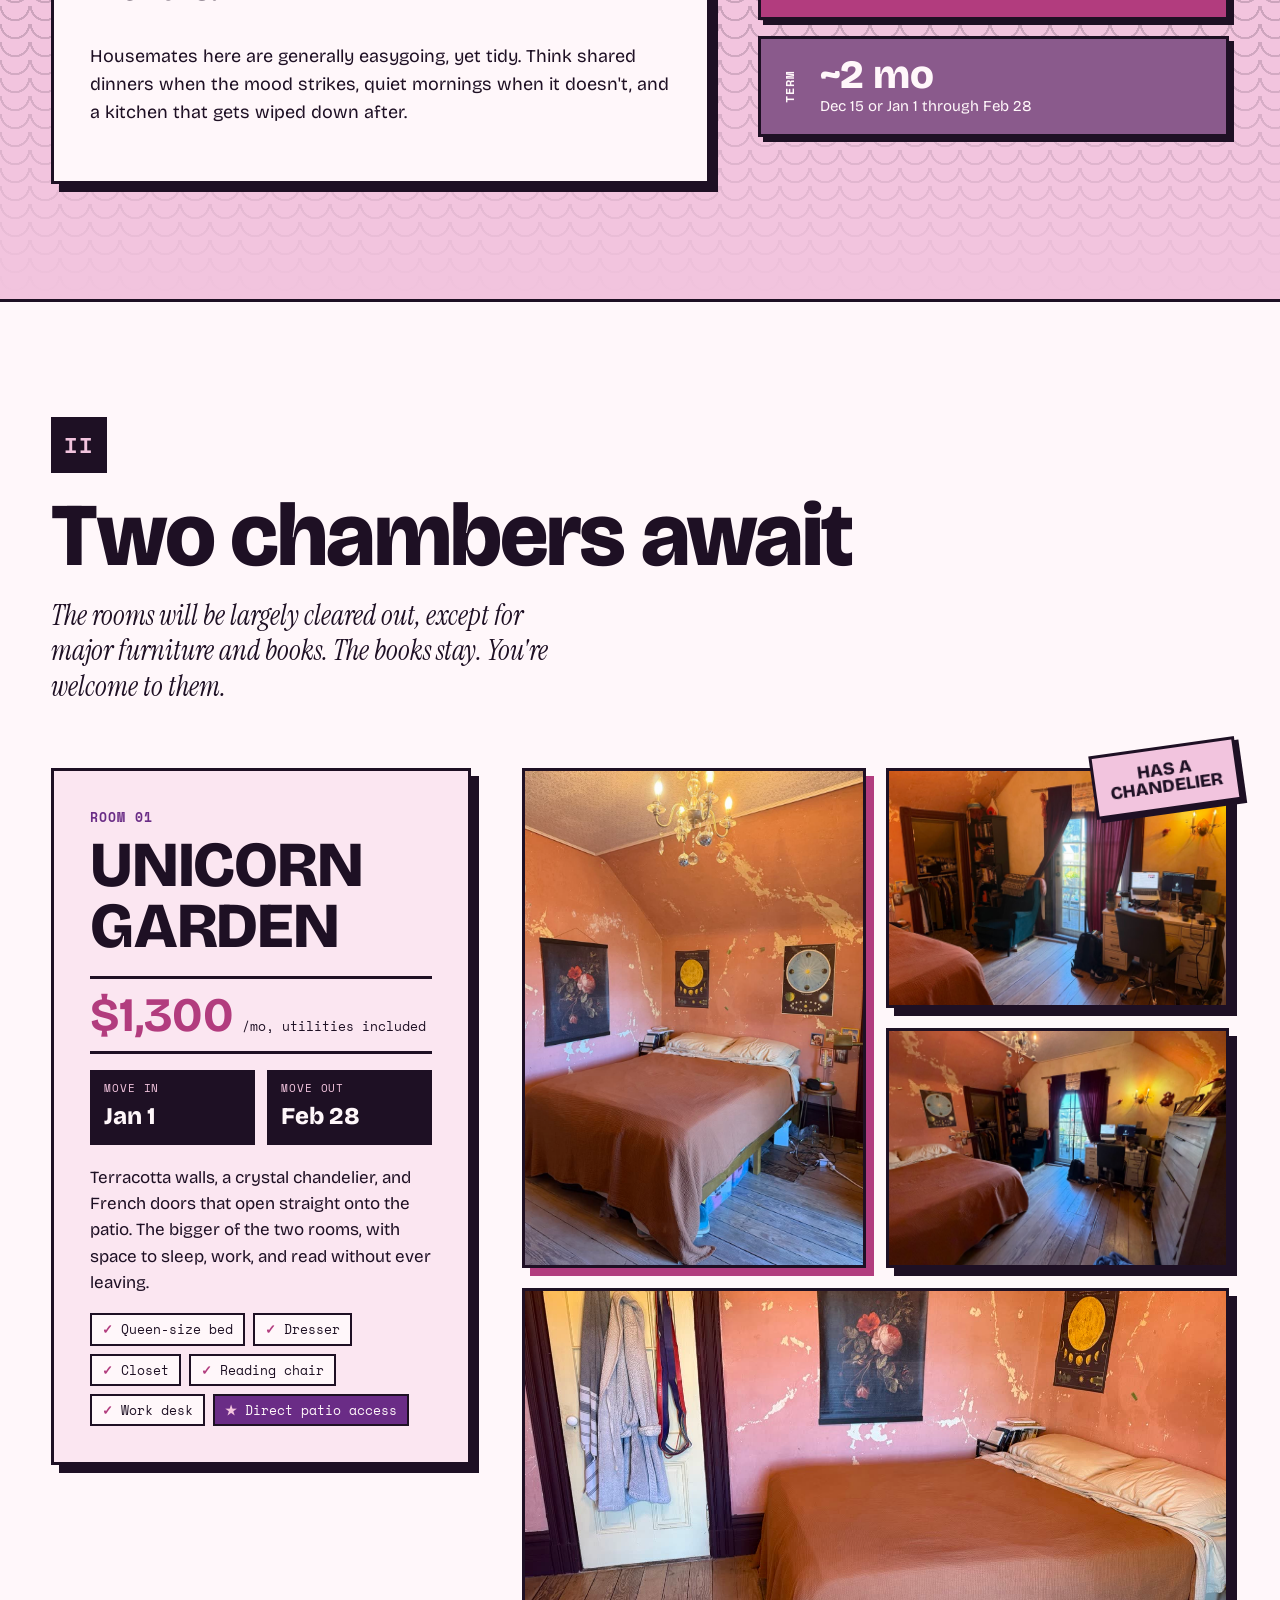
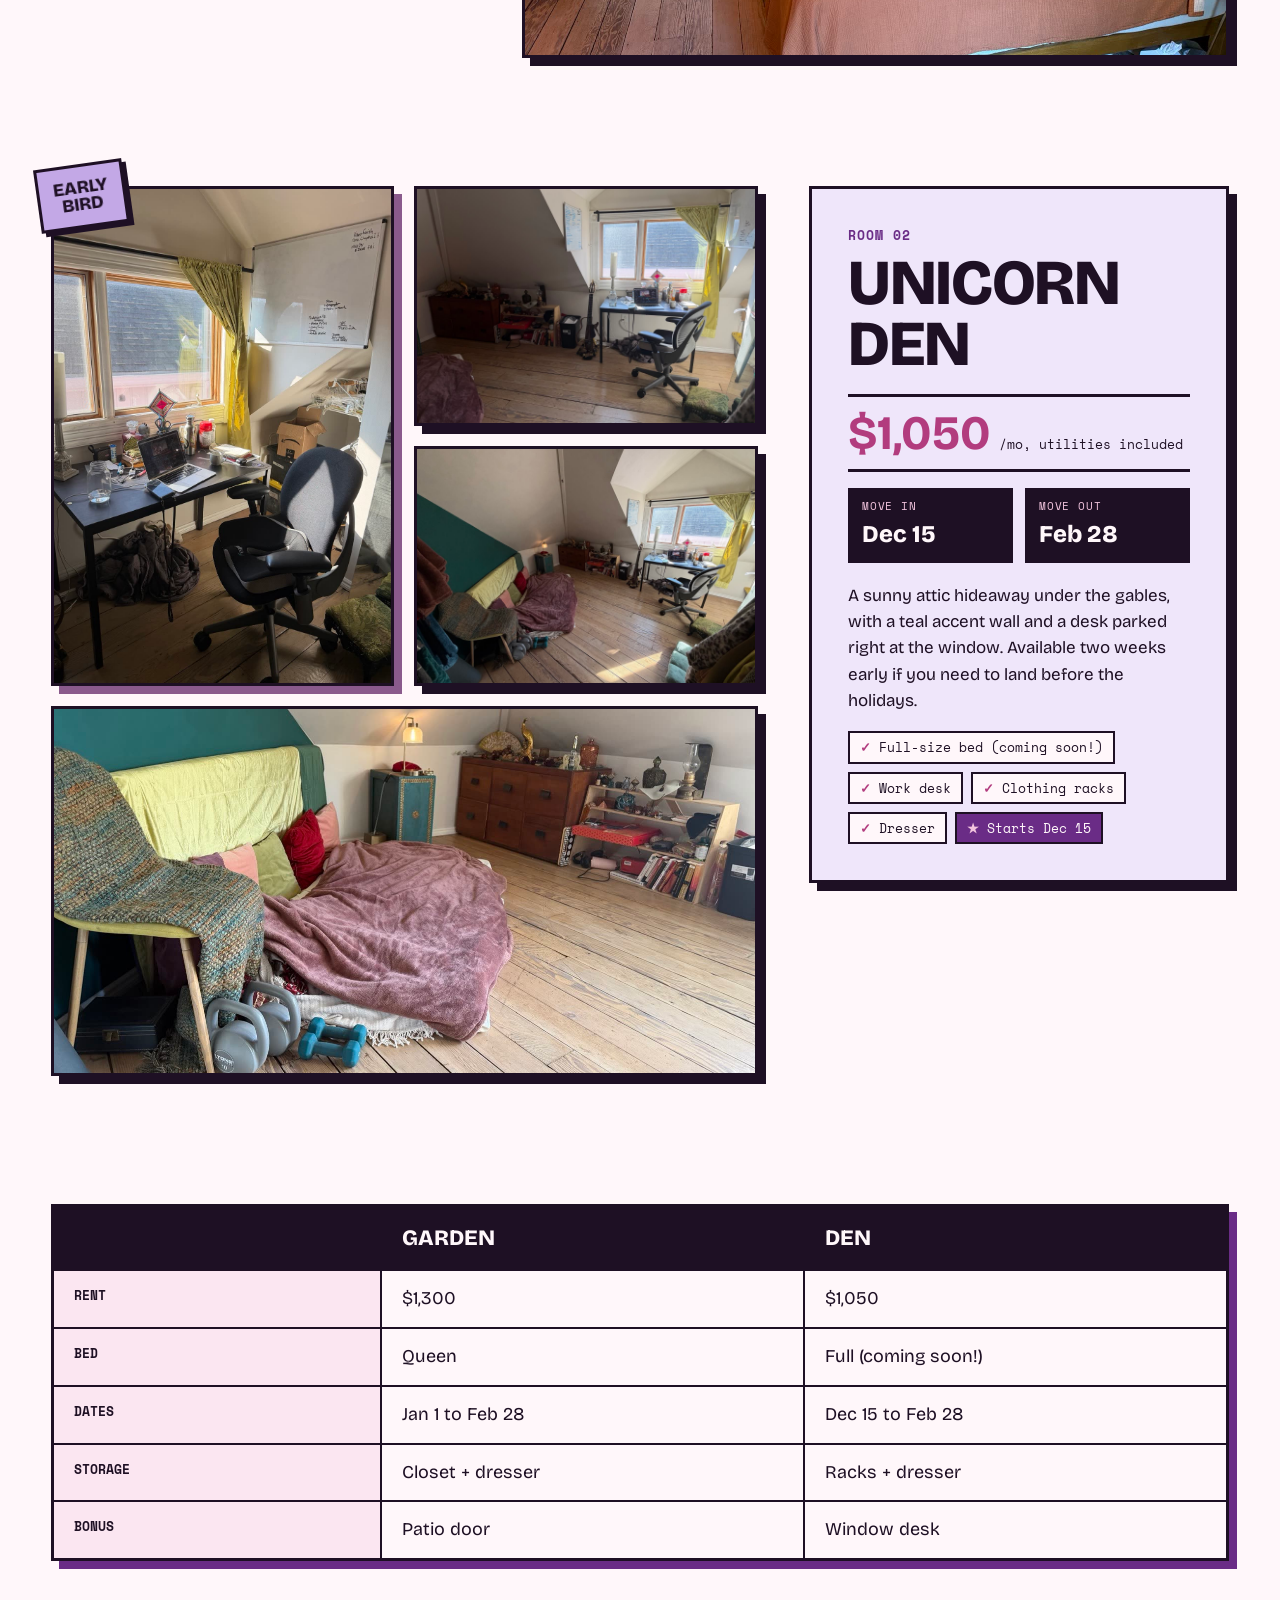
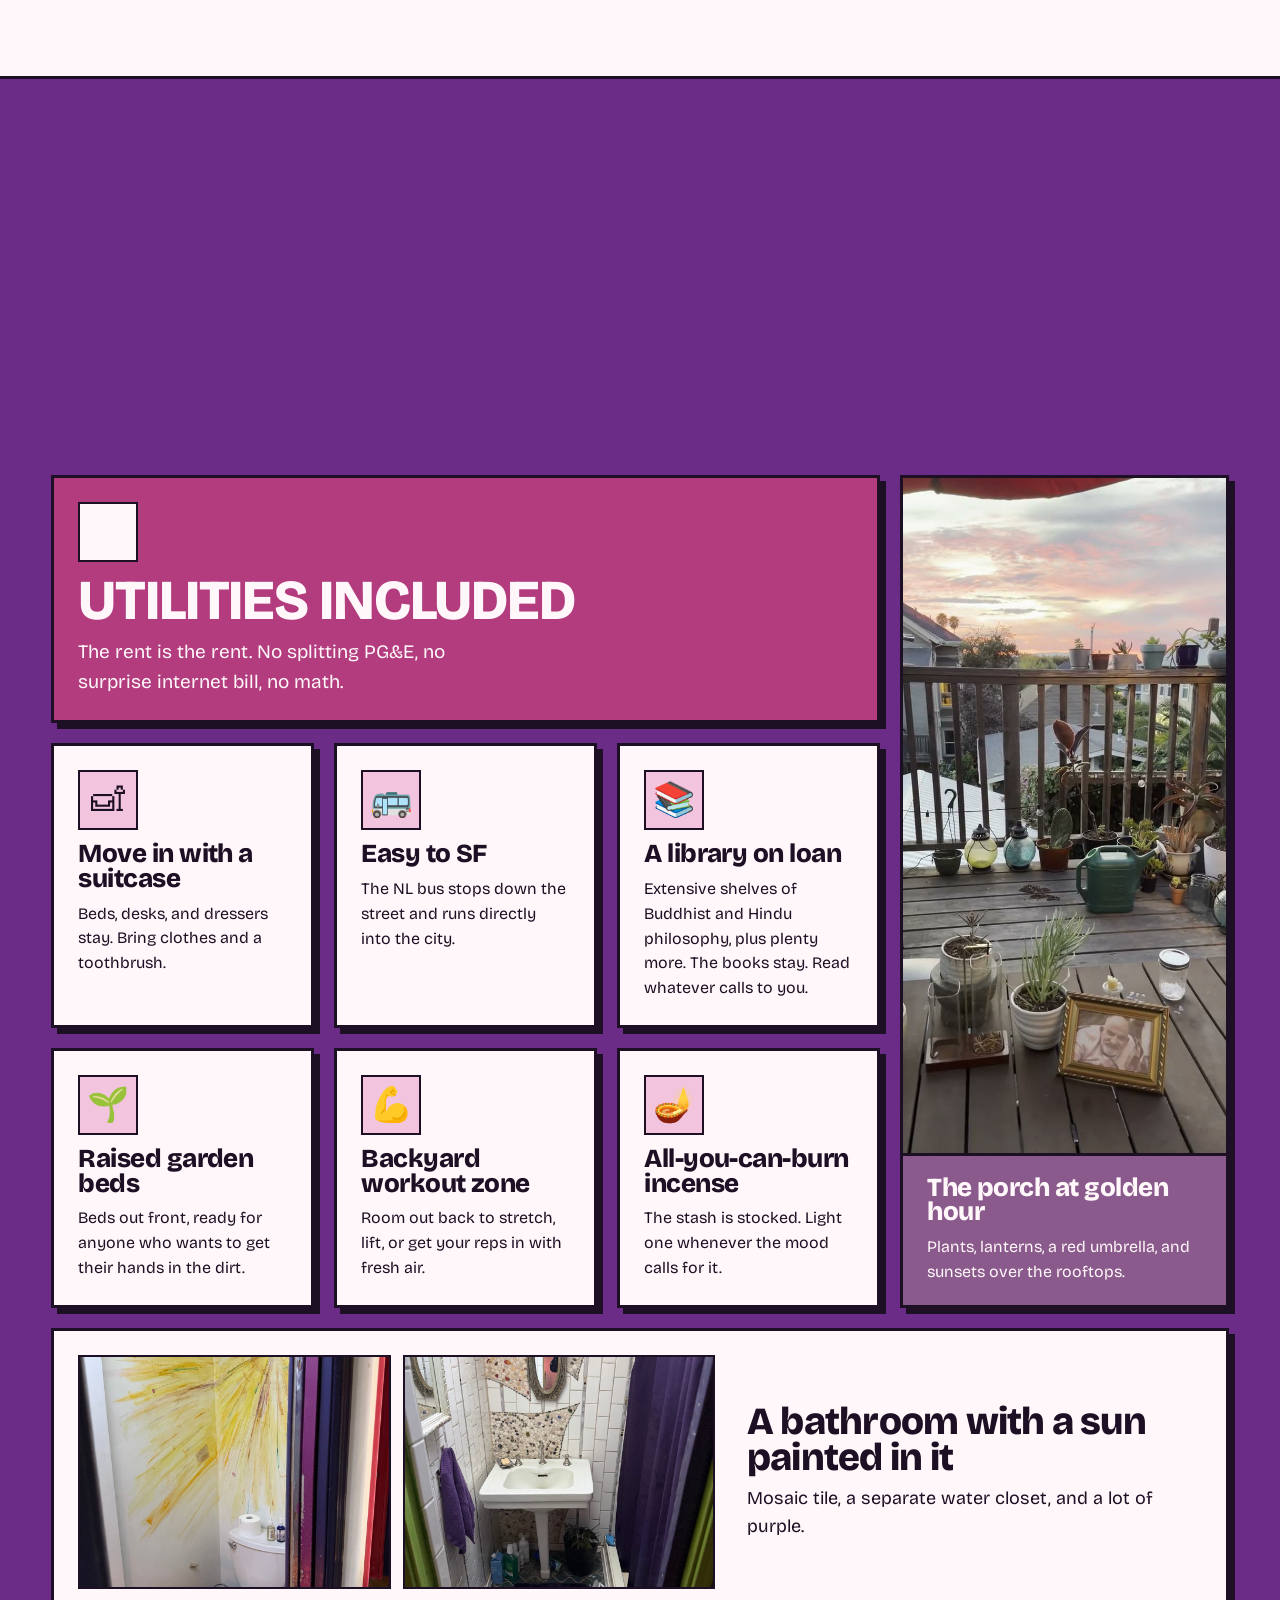
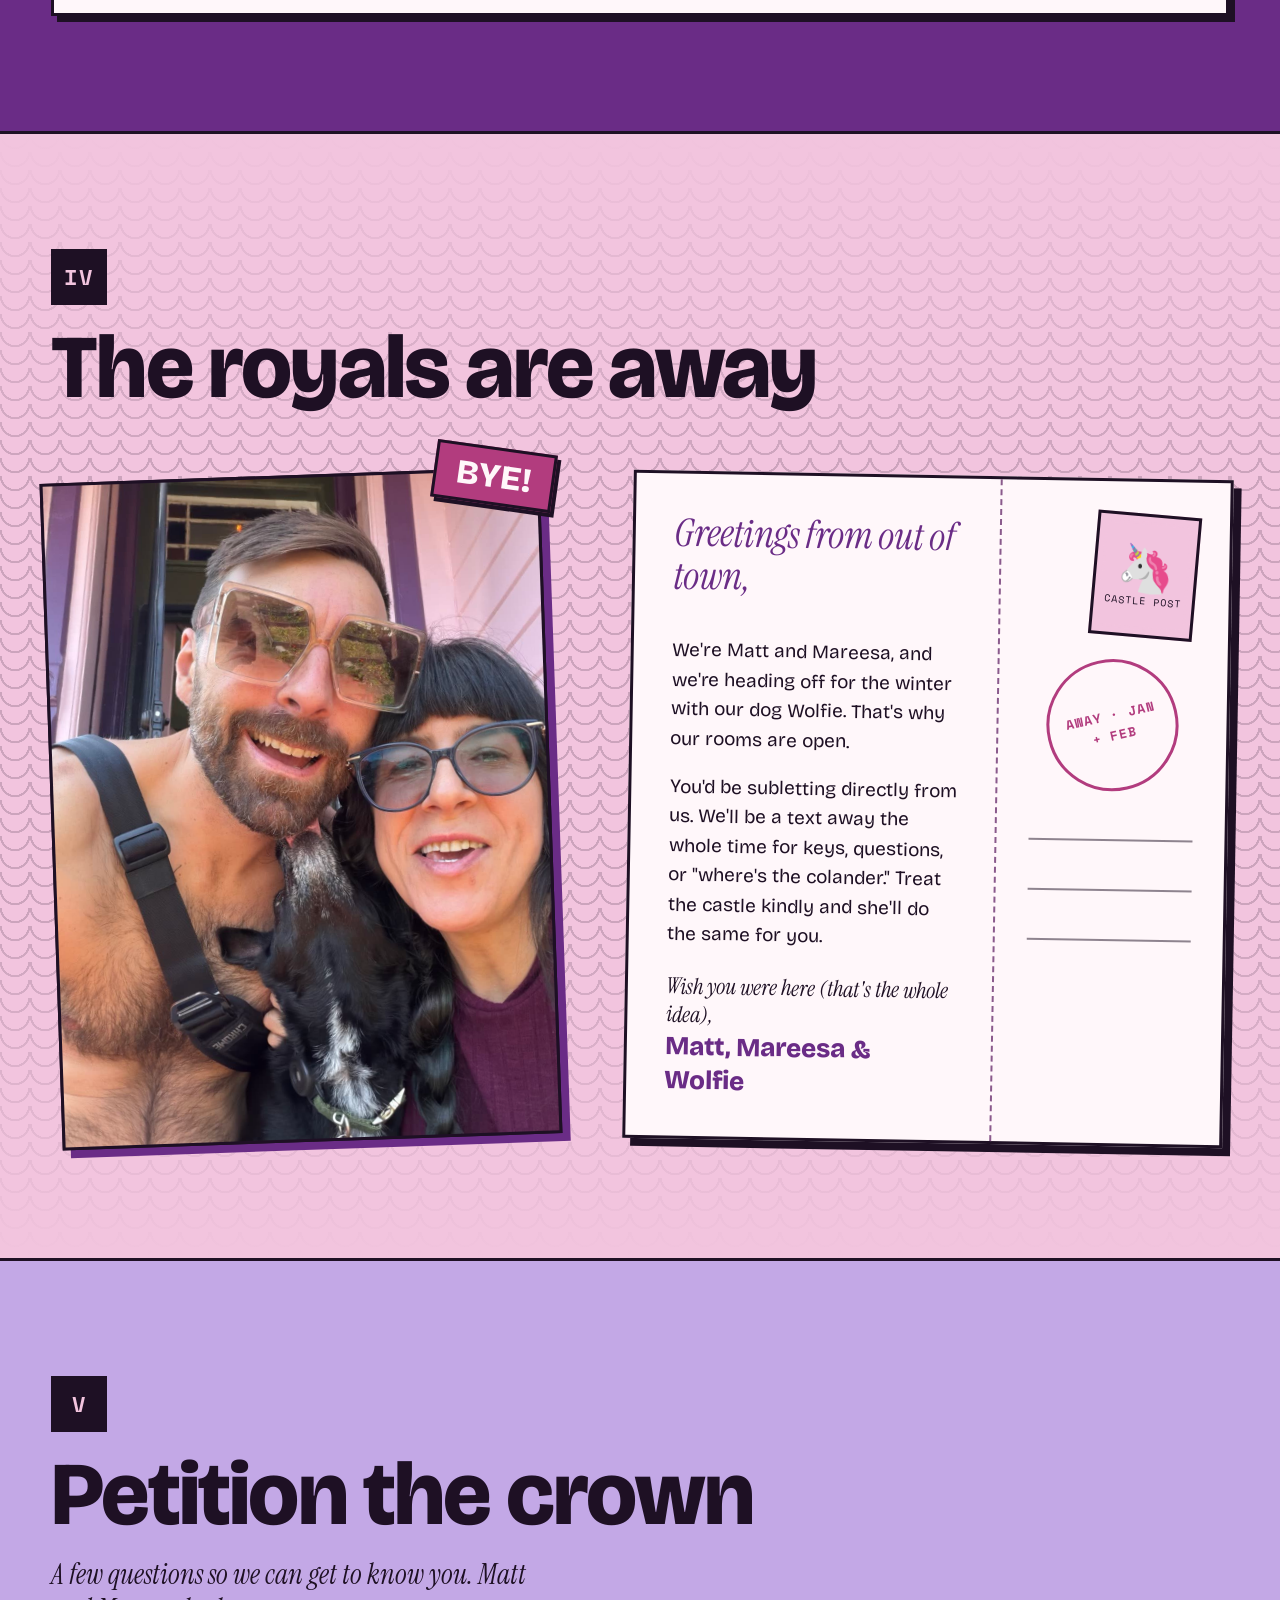
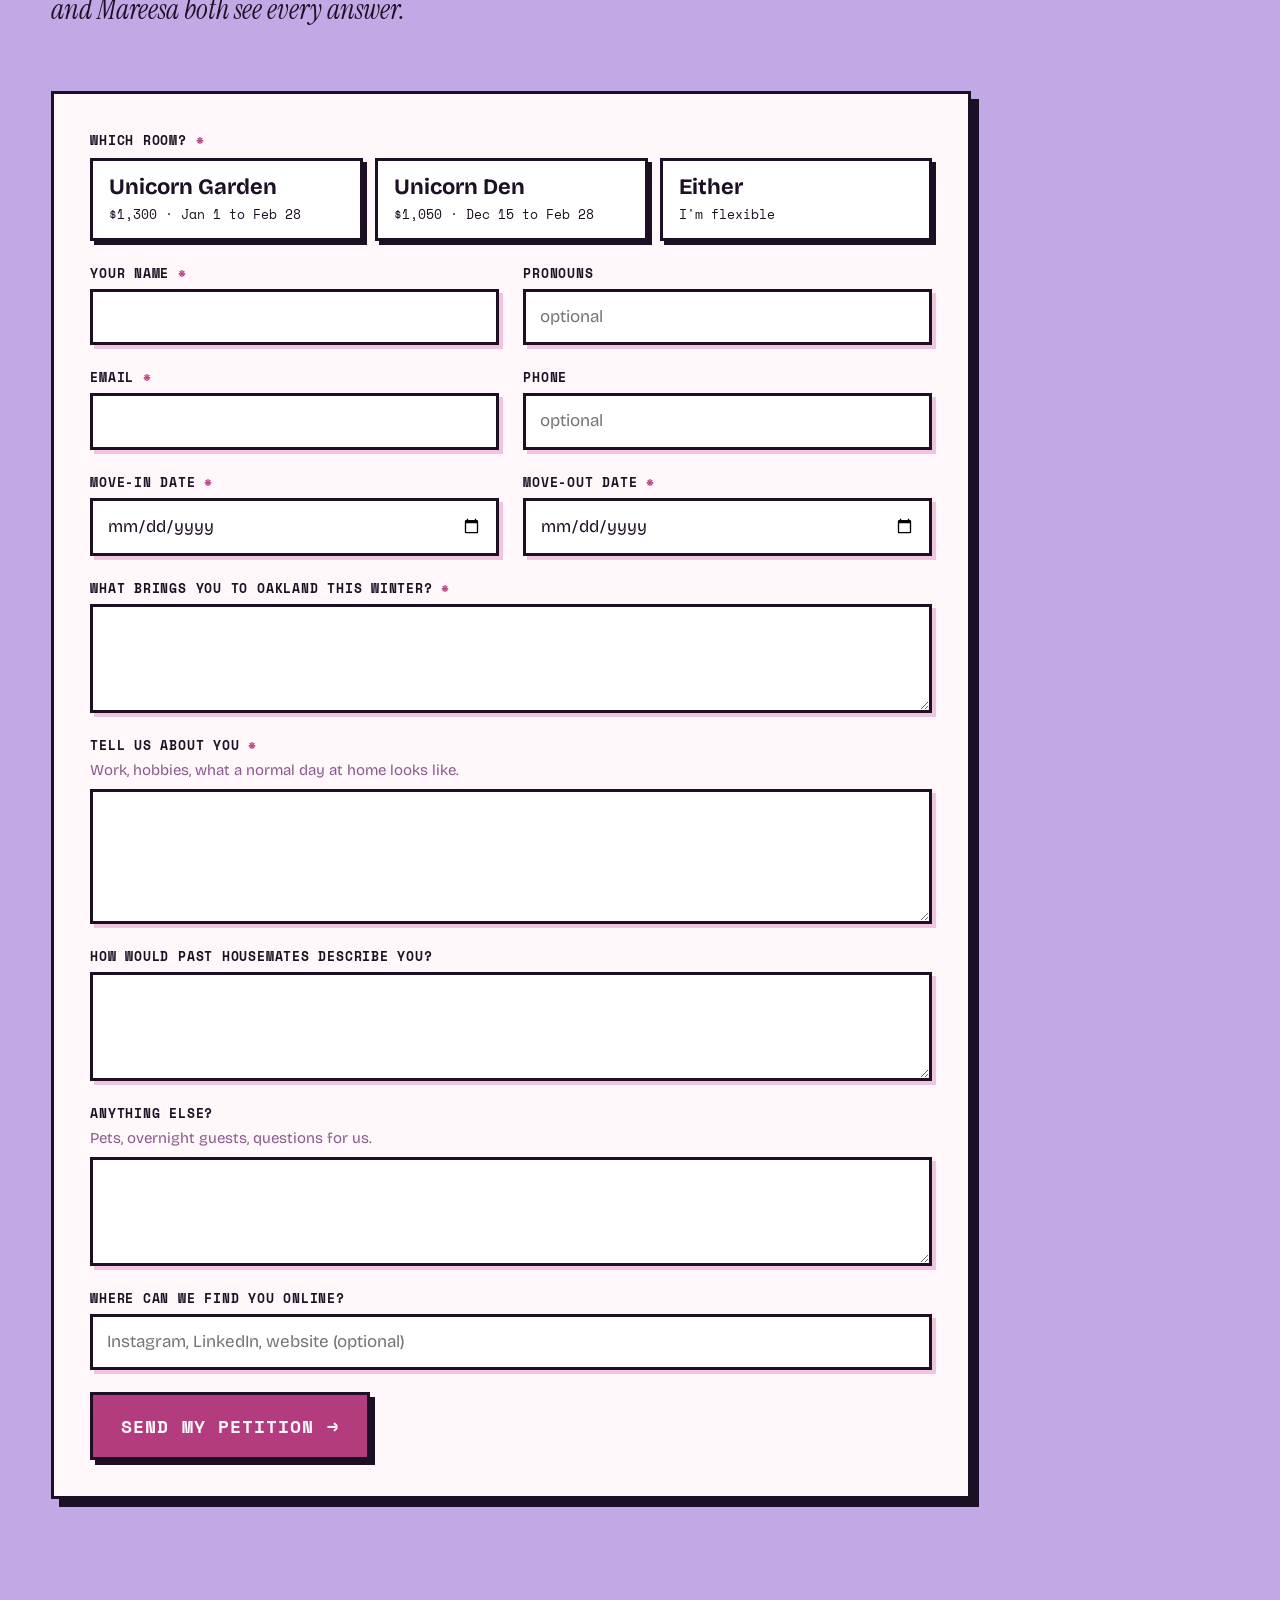
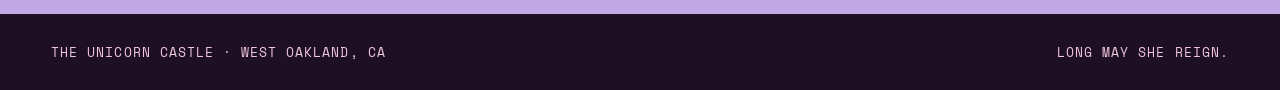
==== commit f8867996: "Update prices: Garden $1,300, Den $1,050 Co-Authored-By: Claude Opus 5.5 <noreply@anthropic.com>" ====
--- a/index.html
+++ b/index.html
@@ -11,14 +11,14 @@
 <meta property="og:site_name" content="The Unicorn Castle">
 <meta property="og:url" content="https://thatmattgillespie.github.io/unicorn-sublet/">
 <meta property="og:title" content="Live in the Unicorn Castle: 2 rooms for Jan + Feb">
-<meta property="og:description" content="Furnished rooms in a pink-and-violet West Oakland Victorian. $950 or $1,200 a month, utilities included. Bus to SF down the street, a porch made for sunsets, raised garden beds, and all-you-can-burn incense.">
+<meta property="og:description" content="Furnished rooms in a pink-and-violet West Oakland Victorian. $1,050 or $1,300 a month, utilities included. Bus to SF down the street, a porch made for sunsets, raised garden beds, and all-you-can-burn incense.">
 <meta property="og:image" content="https://thatmattgillespie.github.io/unicorn-sublet/share/og-image.png">
 <meta property="og:image:width" content="1200">
 <meta property="og:image:height" content="630">
-<meta property="og:image:alt" content="Pink Victorian house with violet trim beside the words Live in Unicorn Castle, 2 furnished rooms from $950 a month, all utilities included">
+<meta property="og:image:alt" content="Pink Victorian house with violet trim beside the words Live in Unicorn Castle, 2 furnished rooms from $1,050 a month, all utilities included">
 <meta name="twitter:card" content="summary_large_image">
 <meta name="twitter:title" content="Live in the Unicorn Castle: 2 rooms for Jan + Feb">
-<meta name="twitter:description" content="Furnished rooms in a West Oakland Victorian. From $950/mo, utilities included.">
+<meta name="twitter:description" content="Furnished rooms in a West Oakland Victorian. From $1,050/mo, utilities included.">
 <meta name="twitter:image" content="https://thatmattgillespie.github.io/unicorn-sublet/share/og-image.png">
 <meta name="theme-color" content="#6A2C86">
 <link rel="icon" href="data:image/svg+xml,<svg xmlns='http://www.w3.org/2000/svg' viewBox='0 0 100 100'><text y='.9em' font-size='90'>🦄</text></svg>">
@@ -133,7 +133,7 @@
     <div class="room__info card">
       <p class="room__no">Room 01</p>
       <h3 id="r1">Unicorn<br>Garden</h3>
-      <p class="room__price"><b>$1,200</b><span>/mo, utilities included</span></p>
+      <p class="room__price"><b>$1,300</b><span>/mo, utilities included</span></p>
       <dl class="room__dates">
         <div><dt>Move in</dt><dd>Jan 1</dd></div>
         <div><dt>Move out</dt><dd>Feb 28</dd></div>
@@ -175,7 +175,7 @@
     <div class="room__info card">
       <p class="room__no">Room 02</p>
       <h3 id="r2">Unicorn<br>Den</h3>
-      <p class="room__price"><b>$950</b><span>/mo, utilities included</span></p>
+      <p class="room__price"><b>$1,050</b><span>/mo, utilities included</span></p>
       <dl class="room__dates">
         <div><dt>Move in</dt><dd>Dec 15</dd></div>
         <div><dt>Move out</dt><dd>Feb 28</dd></div>
@@ -218,7 +218,7 @@
       <span role="columnheader">Garden</span>
       <span role="columnheader">Den</span>
     </div>
-    <div class="compare__row" role="row"><span role="rowheader">Rent</span><span role="cell">$1,200</span><span role="cell">$950</span></div>
+    <div class="compare__row" role="row"><span role="rowheader">Rent</span><span role="cell">$1,300</span><span role="cell">$1,050</span></div>
     <div class="compare__row" role="row"><span role="rowheader">Bed</span><span role="cell">Queen</span><span role="cell">Full (coming soon!)</span></div>
     <div class="compare__row" role="row"><span role="rowheader">Dates</span><span role="cell">Jan 1 to Feb 28</span><span role="cell">Dec 15 to Feb 28</span></div>
     <div class="compare__row" role="row"><span role="rowheader">Storage</span><span role="cell">Closet + dresser</span><span role="cell">Racks + dresser</span></div>
@@ -349,8 +349,8 @@
       <fieldset class="f-row">
         <legend class="f-label">Which room? <i>*</i></legend>
         <div class="choice">
-          <label><input type="radio" name="room" value="Unicorn Garden ($1,200/mo, Jan 1 to Feb 28)" required><span><b>Unicorn Garden</b>$1,200 · Jan 1 to Feb 28</span></label>
-          <label><input type="radio" name="room" value="Unicorn Den ($950/mo, Dec 15 to Feb 28)"><span><b>Unicorn Den</b>$950 · Dec 15 to Feb 28</span></label>
+          <label><input type="radio" name="room" value="Unicorn Garden ($1,200/mo, Jan 1 to Feb 28)" required><span><b>Unicorn Garden</b>$1,300 · Jan 1 to Feb 28</span></label>
+          <label><input type="radio" name="room" value="Unicorn Den ($950/mo, Dec 15 to Feb 28)"><span><b>Unicorn Den</b>$1,050 · Dec 15 to Feb 28</span></label>
           <label><input type="radio" name="room" value="Either room works"><span><b>Either</b>I'm flexible</span></label>
         </div>
       </fieldset>
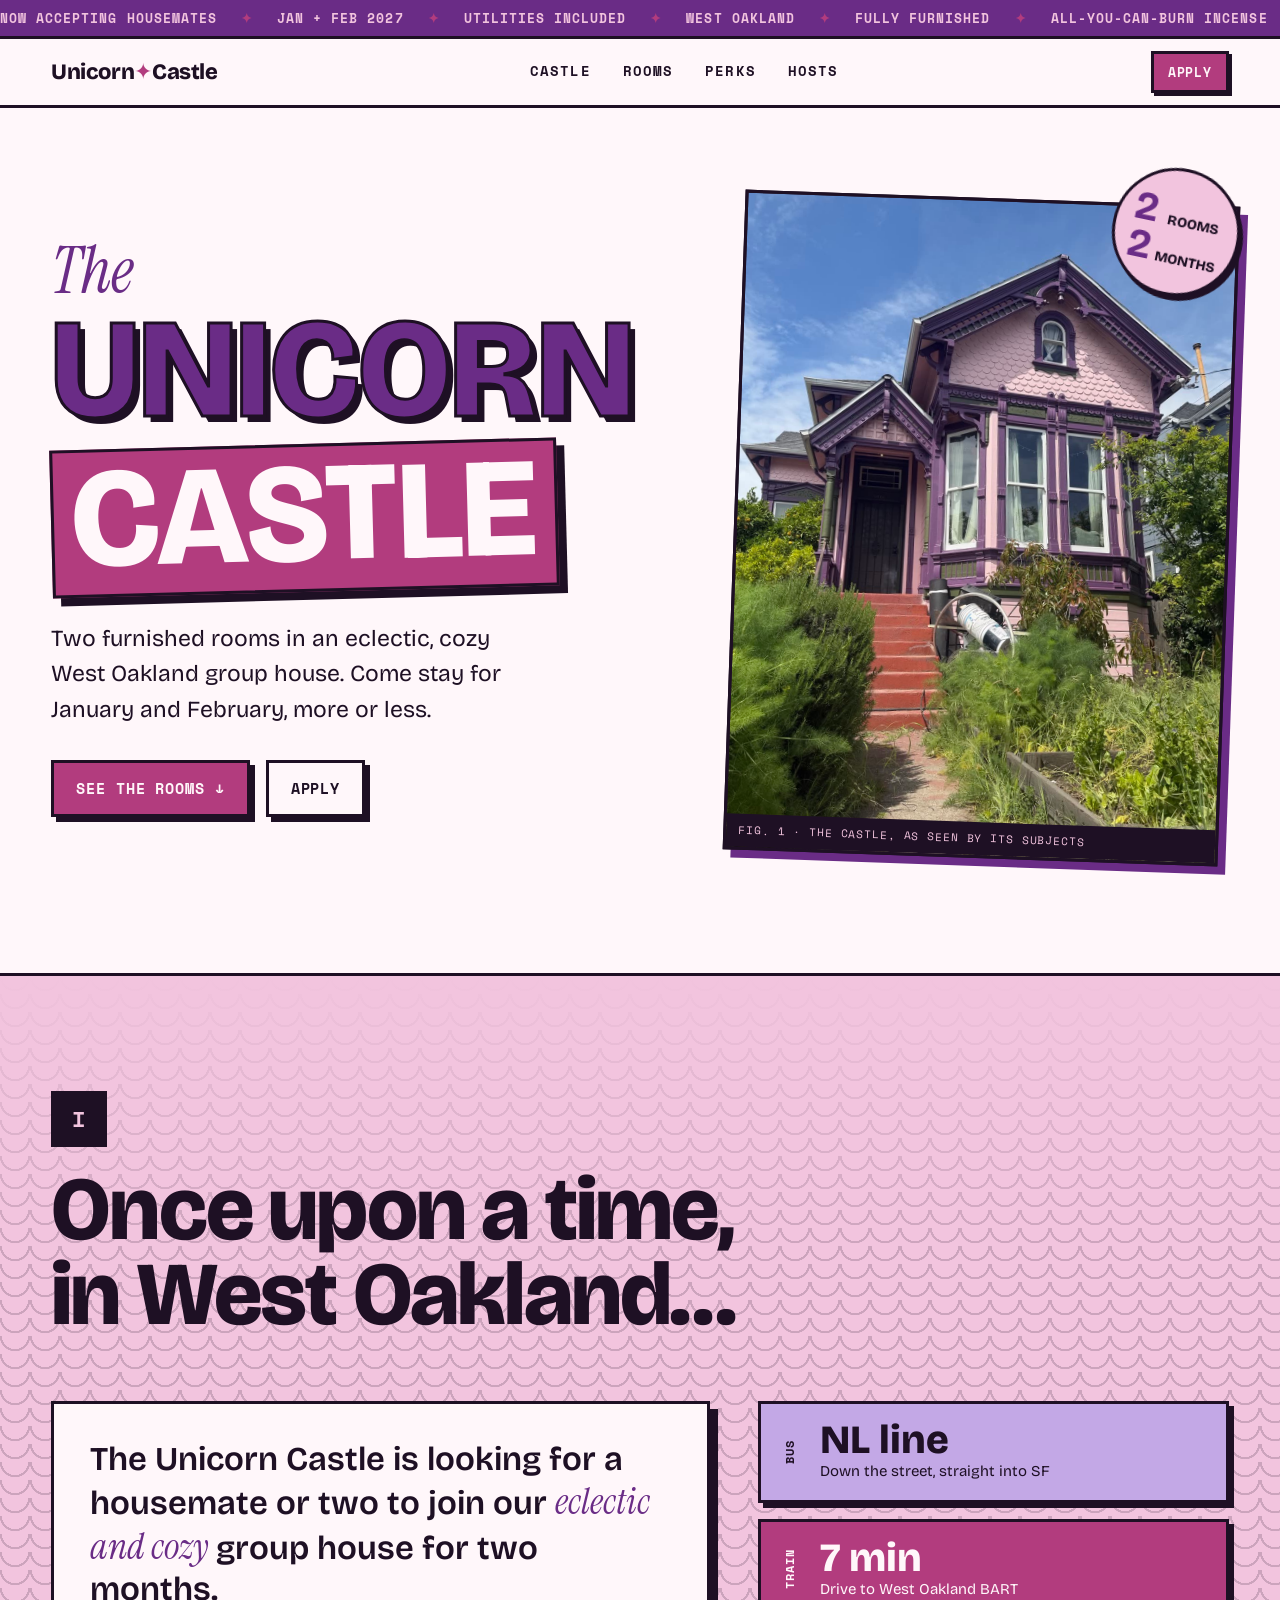
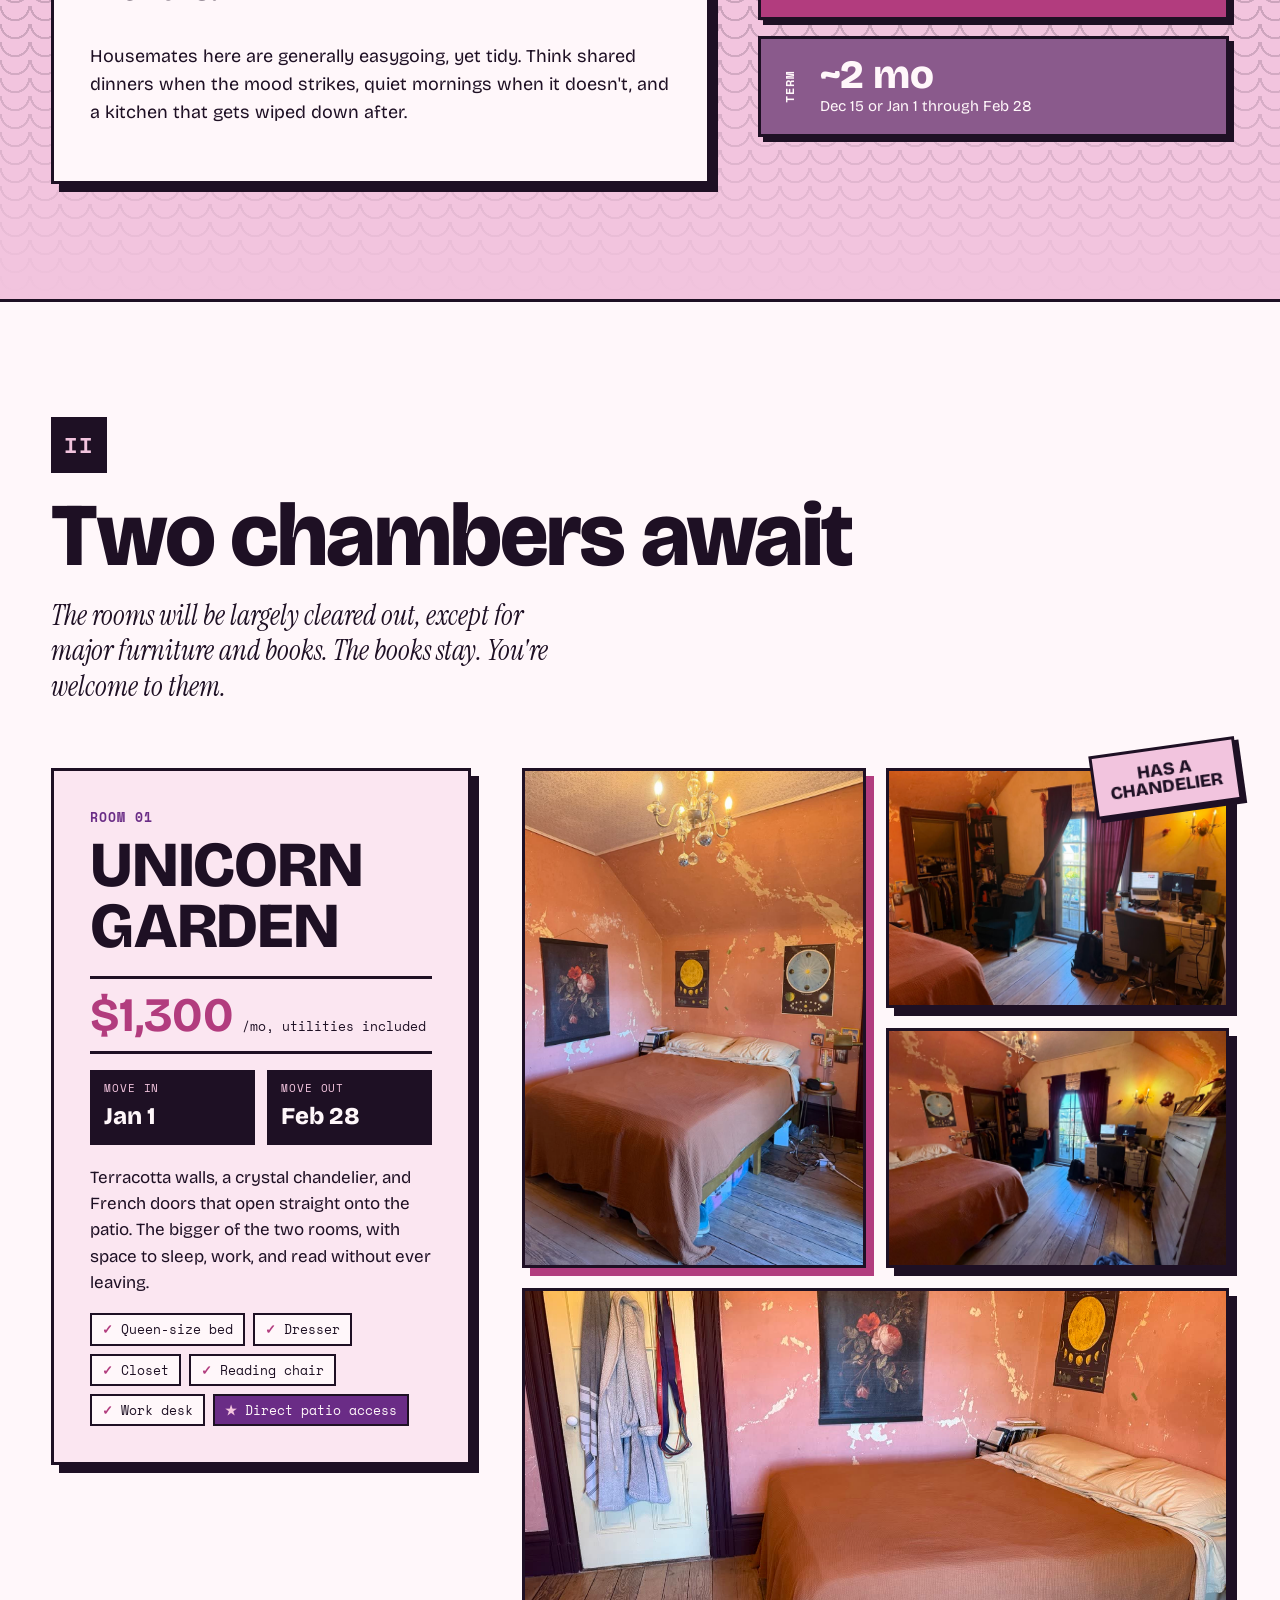
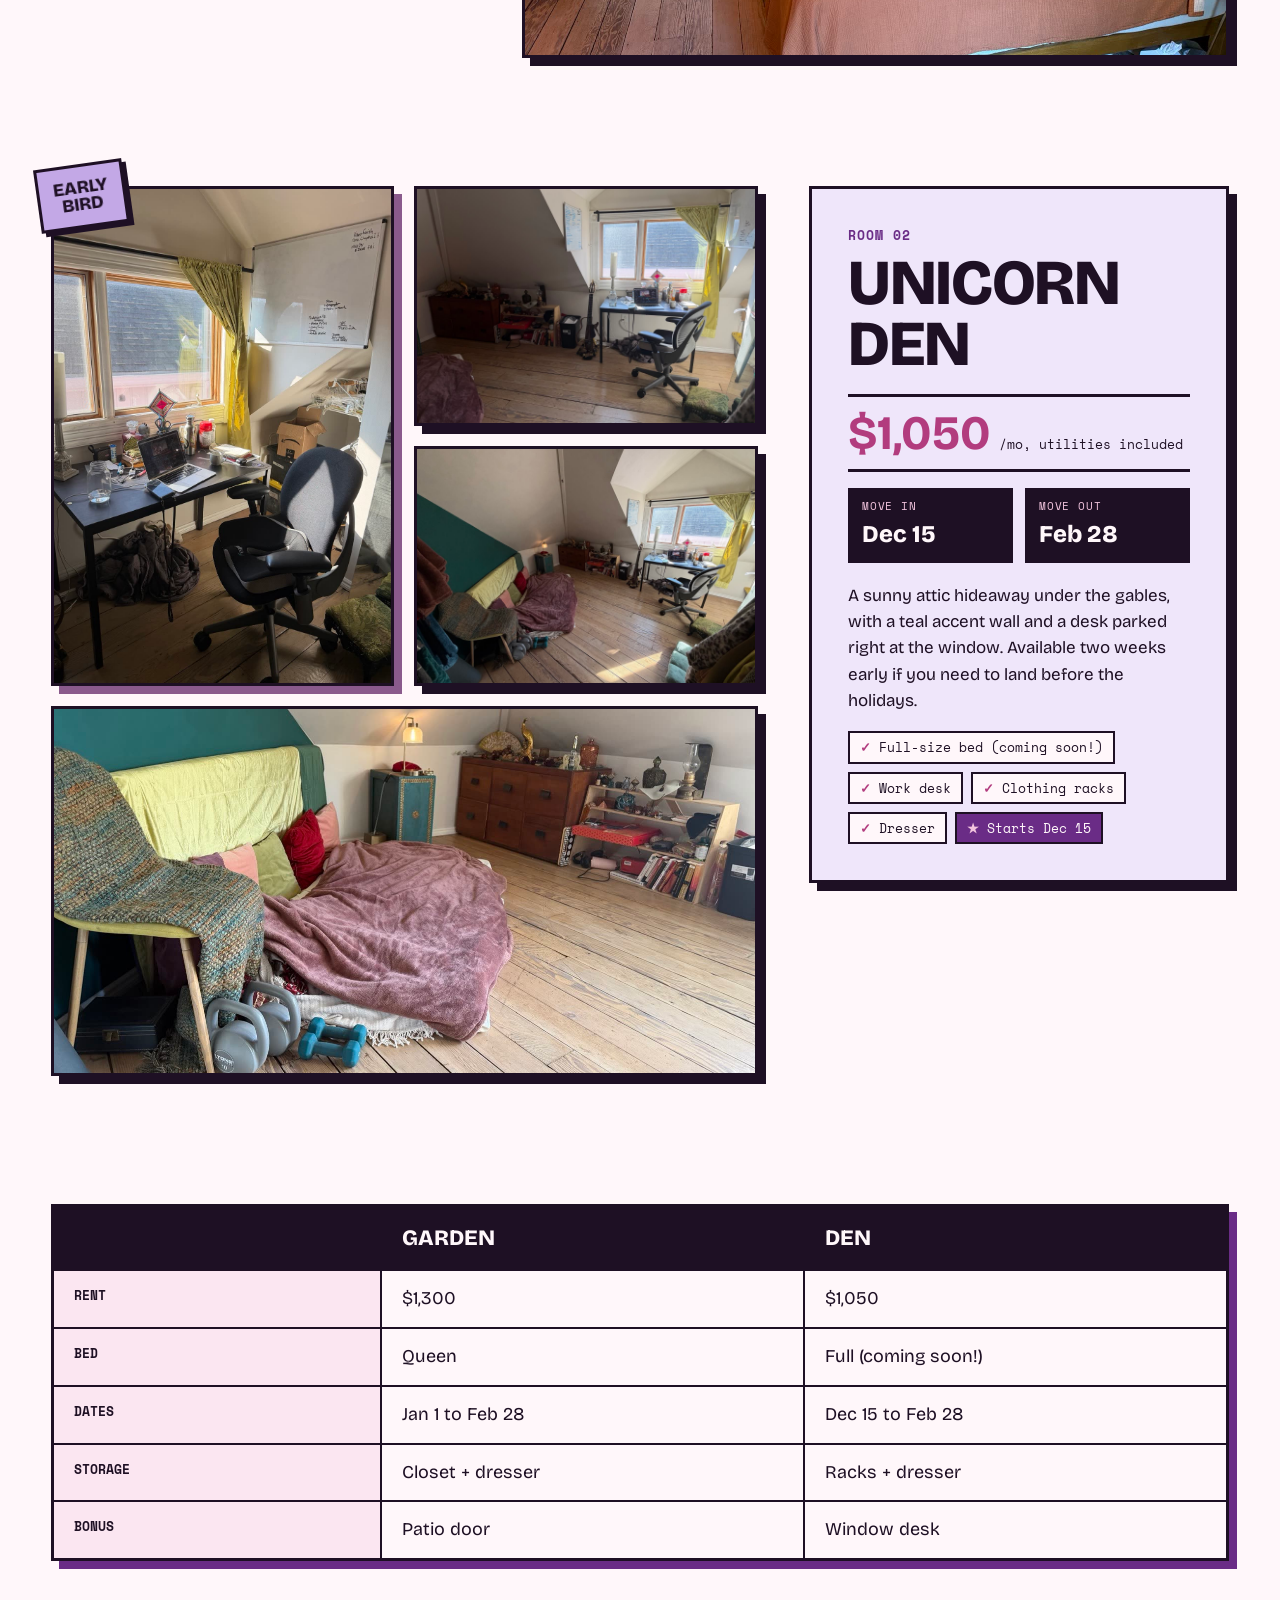
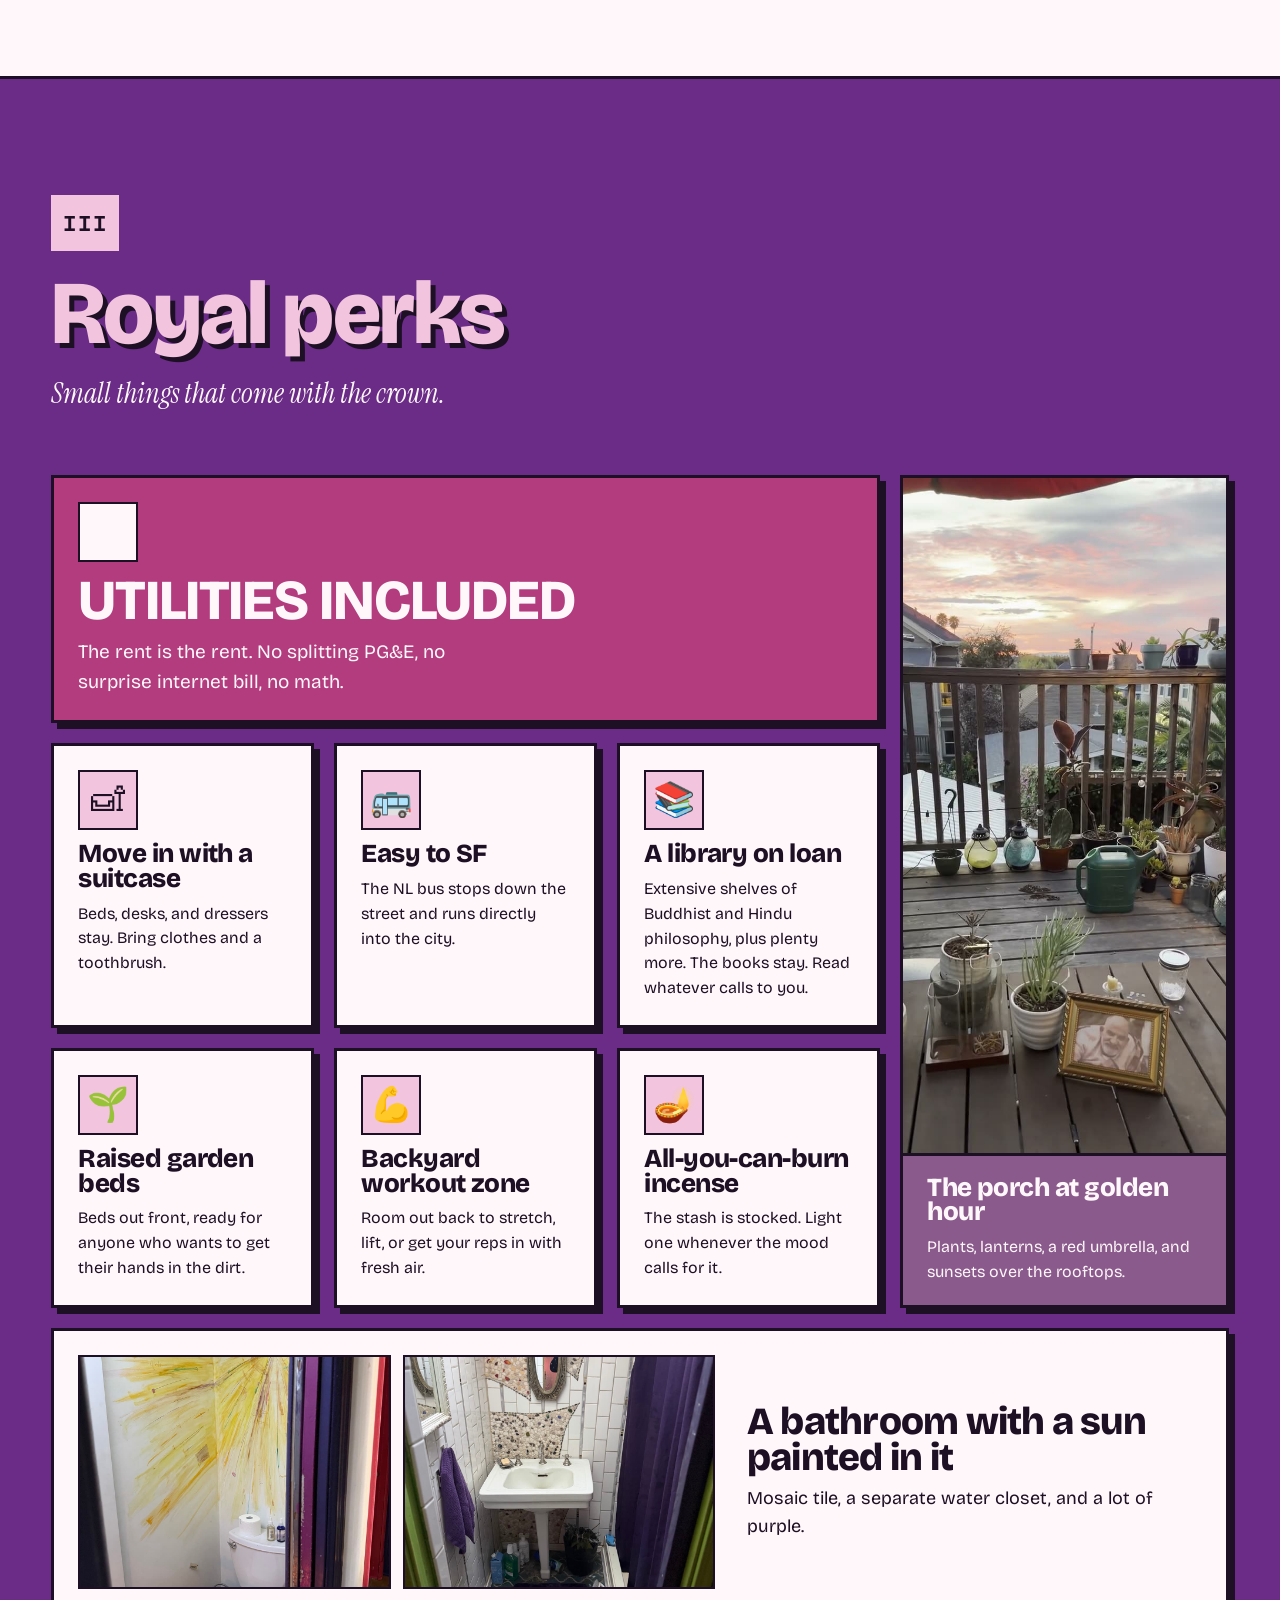
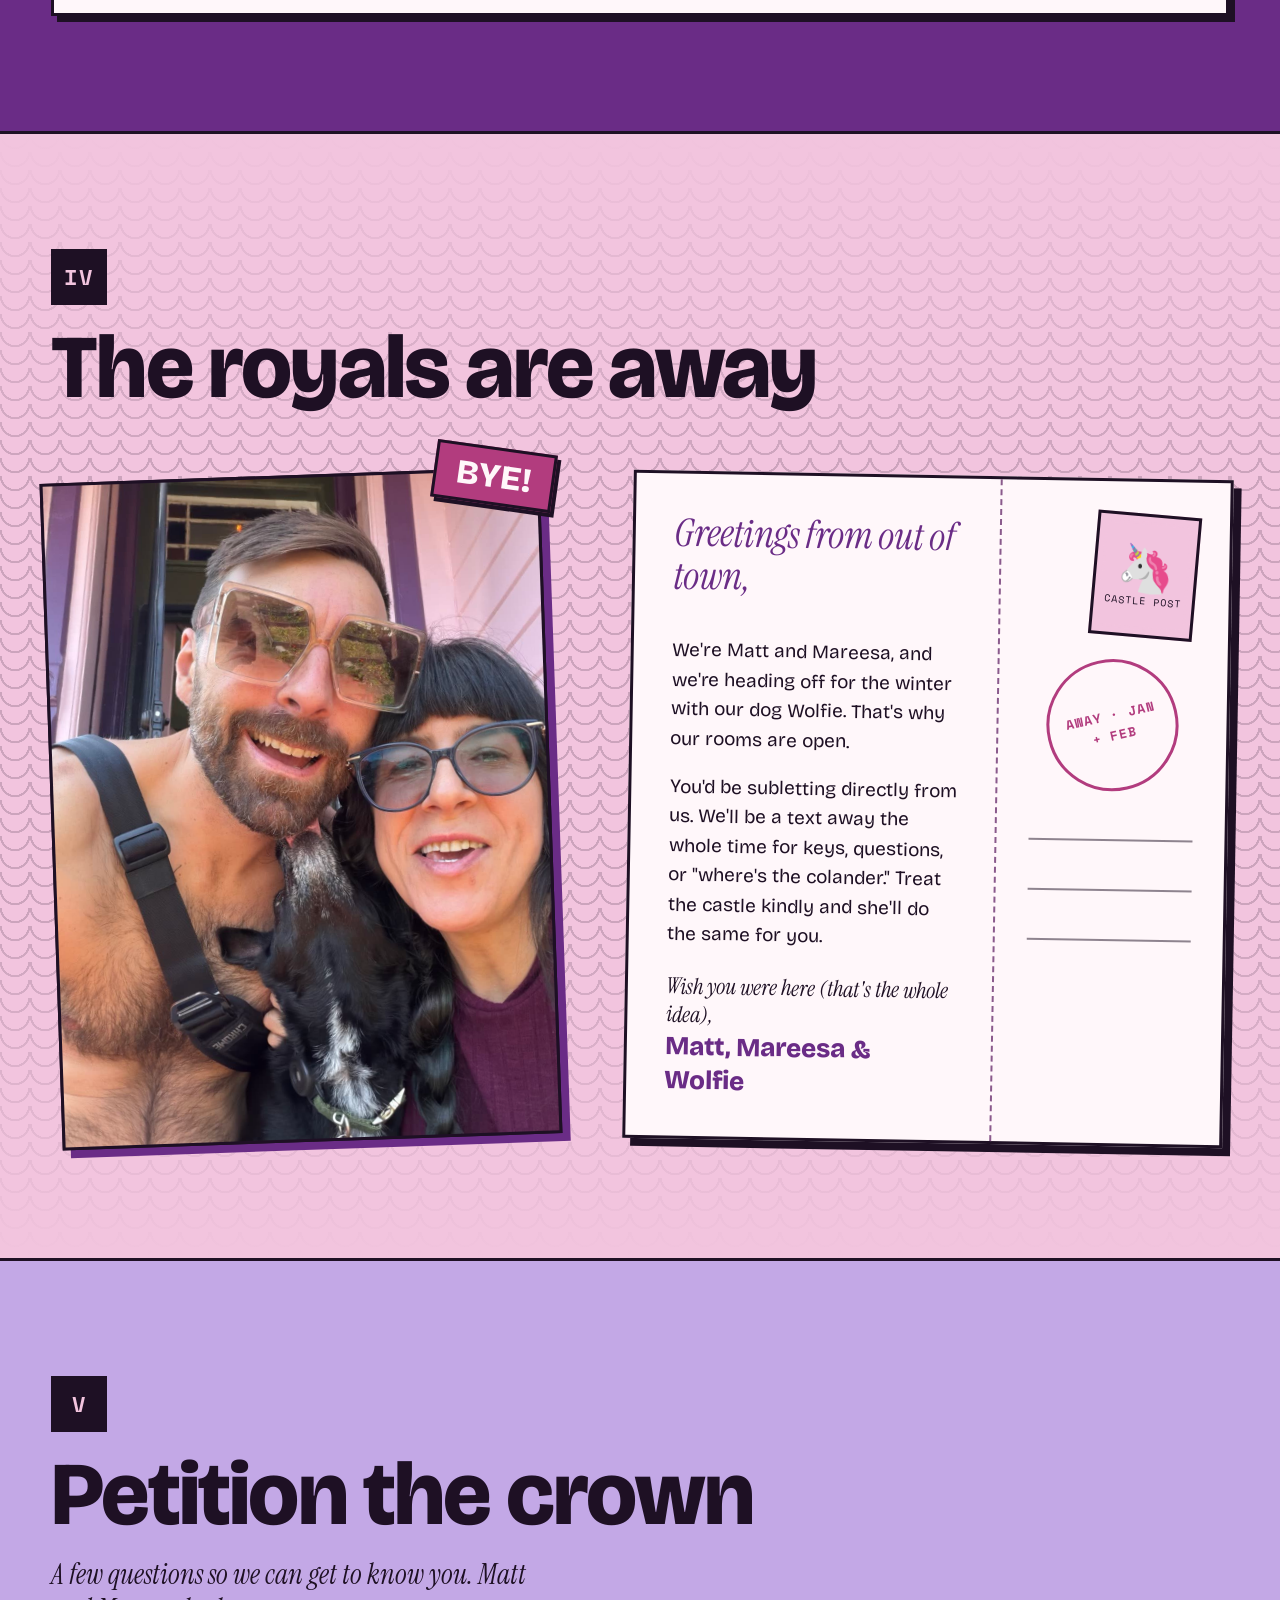
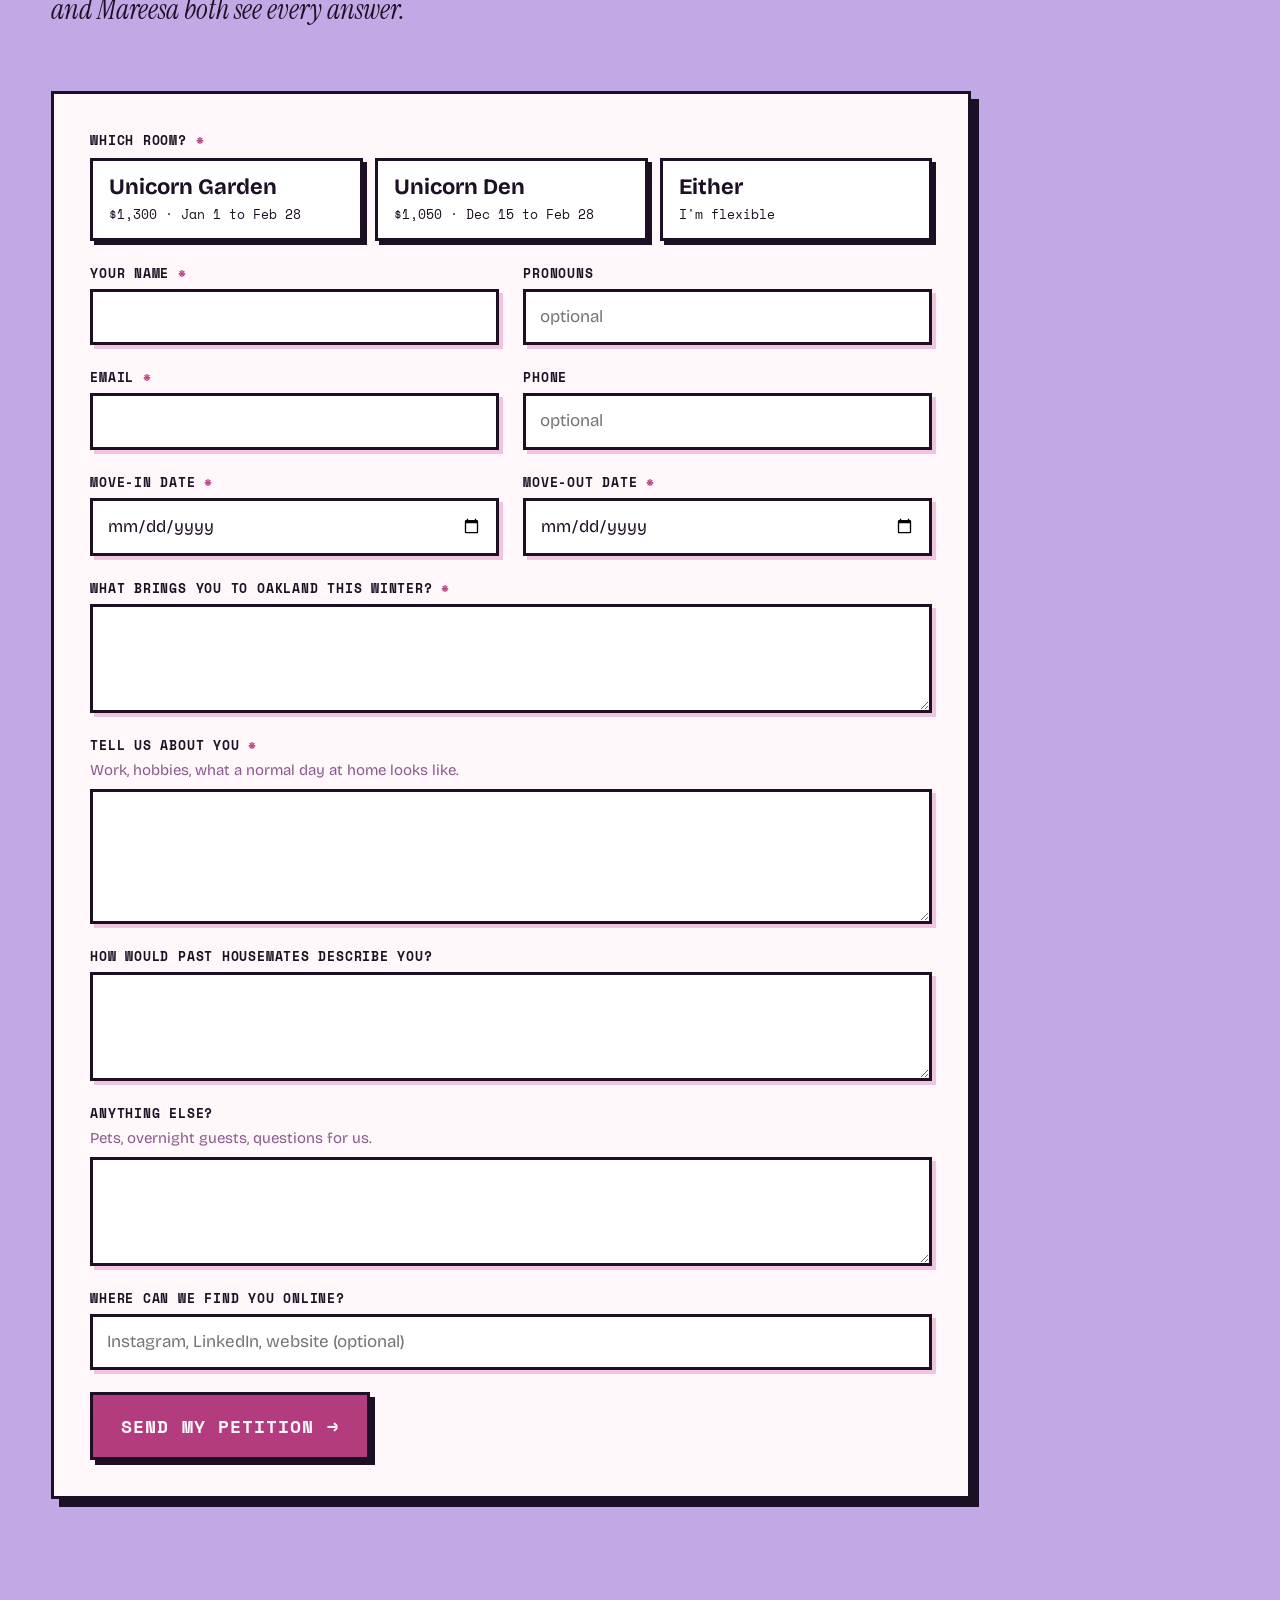
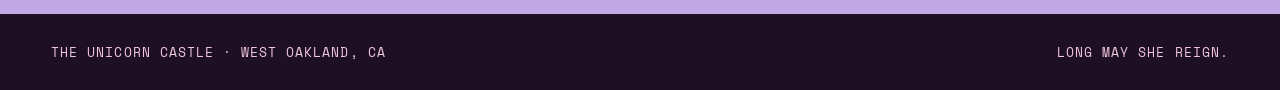
==== commit b9a7cf39: "Match room values to updated Google Form choices Co-Authored-By: Claude Opus 5.5 <noreply@anthropic." ====
--- a/index.html
+++ b/index.html
@@ -349,8 +349,8 @@
       <fieldset class="f-row">
         <legend class="f-label">Which room? <i>*</i></legend>
         <div class="choice">
-          <label><input type="radio" name="room" value="Unicorn Garden ($1,200/mo, Jan 1 to Feb 28)" required><span><b>Unicorn Garden</b>$1,300 · Jan 1 to Feb 28</span></label>
-          <label><input type="radio" name="room" value="Unicorn Den ($950/mo, Dec 15 to Feb 28)"><span><b>Unicorn Den</b>$1,050 · Dec 15 to Feb 28</span></label>
+          <label><input type="radio" name="room" value="Unicorn Garden (Jan 1 to Feb 28)" required><span><b>Unicorn Garden</b>$1,300 · Jan 1 to Feb 28</span></label>
+          <label><input type="radio" name="room" value="Unicorn Den (Dec 15 to Feb 28)"><span><b>Unicorn Den</b>$1,050 · Dec 15 to Feb 28</span></label>
           <label><input type="radio" name="room" value="Either room works"><span><b>Either</b>I'm flexible</span></label>
         </div>
       </fieldset>
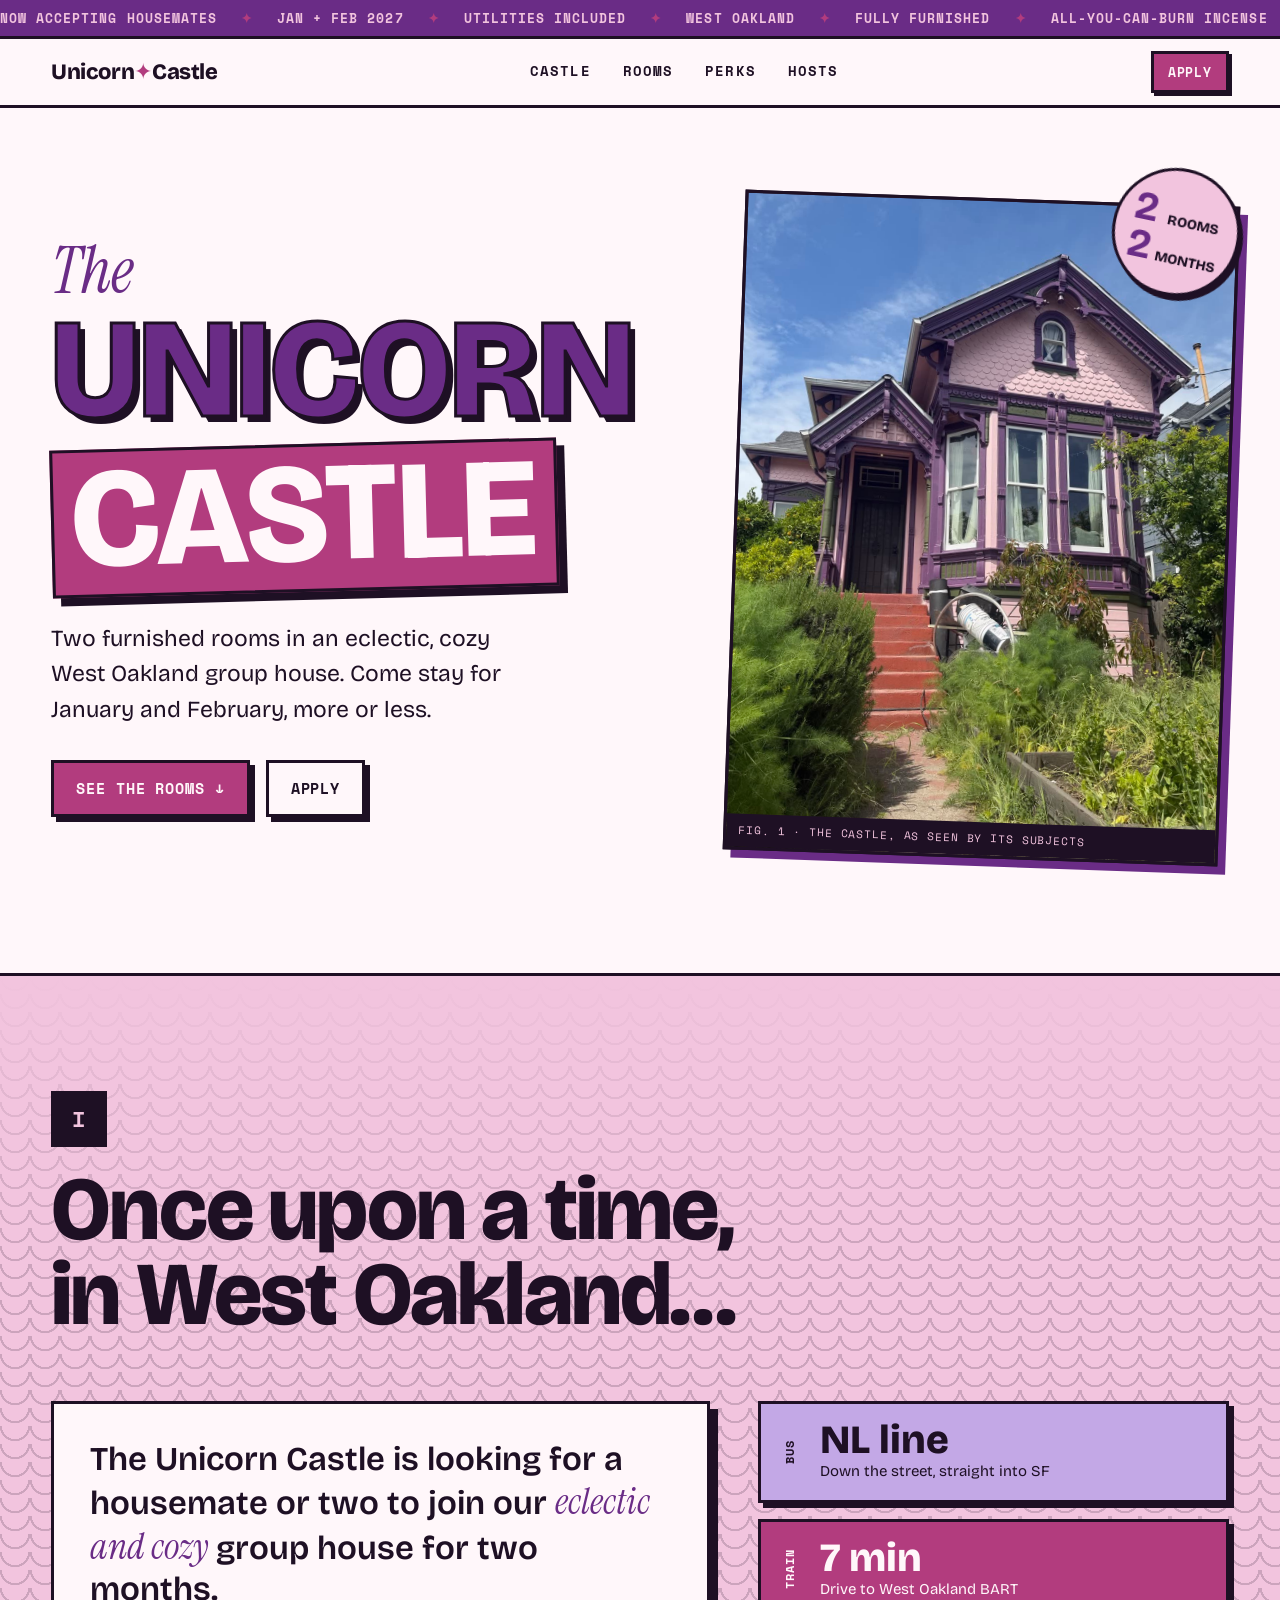
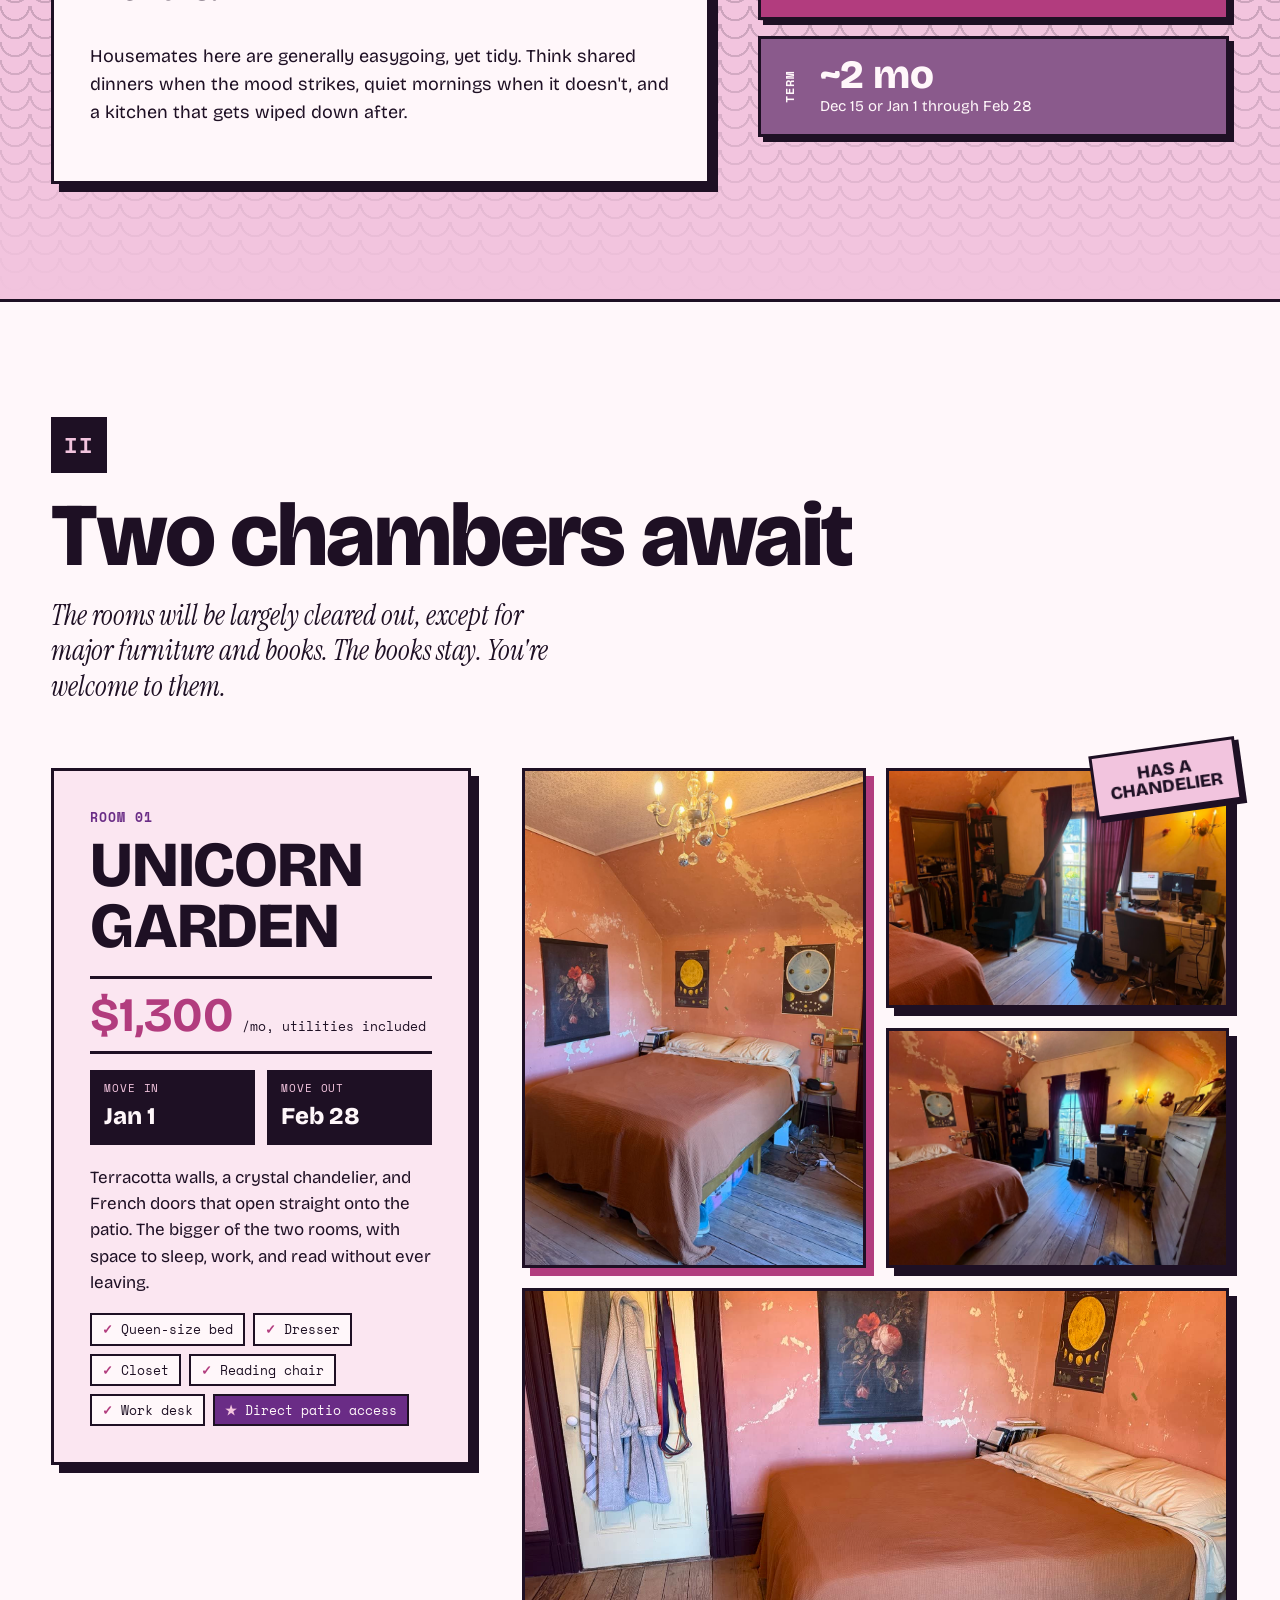
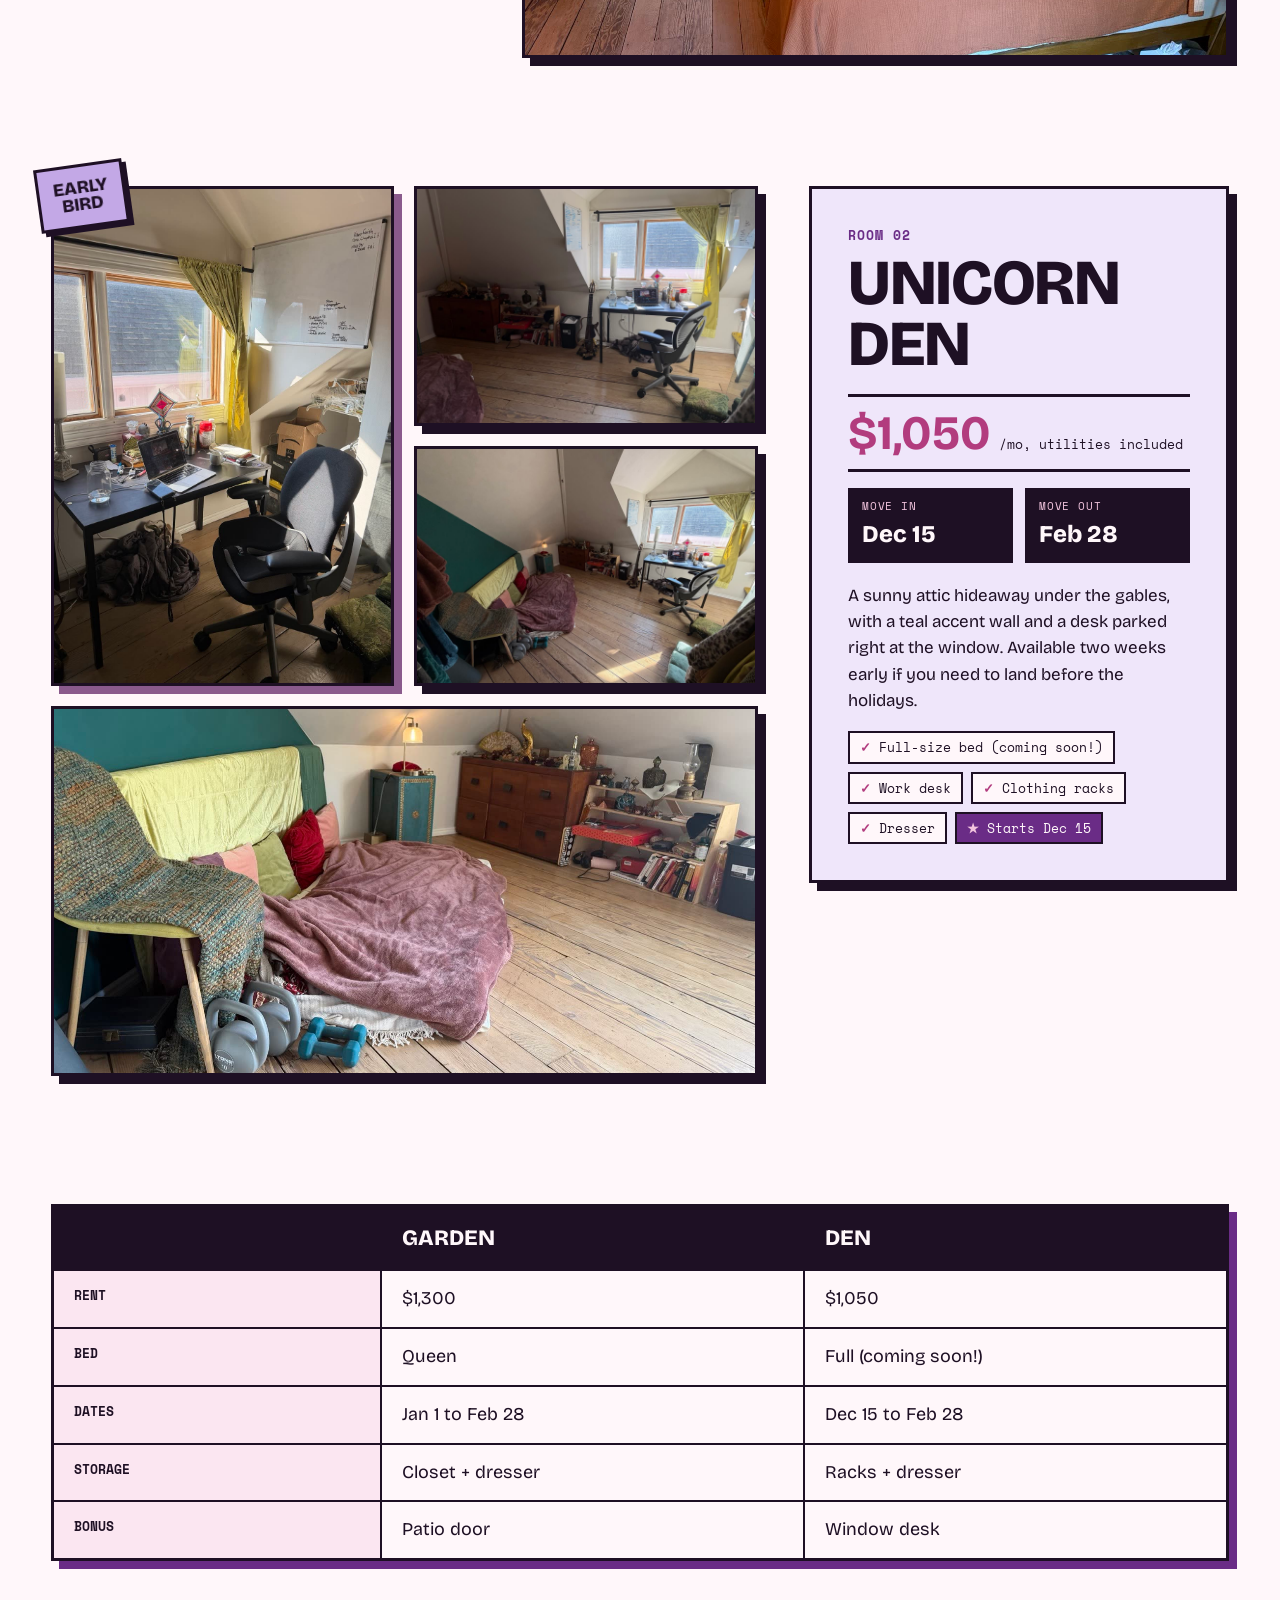
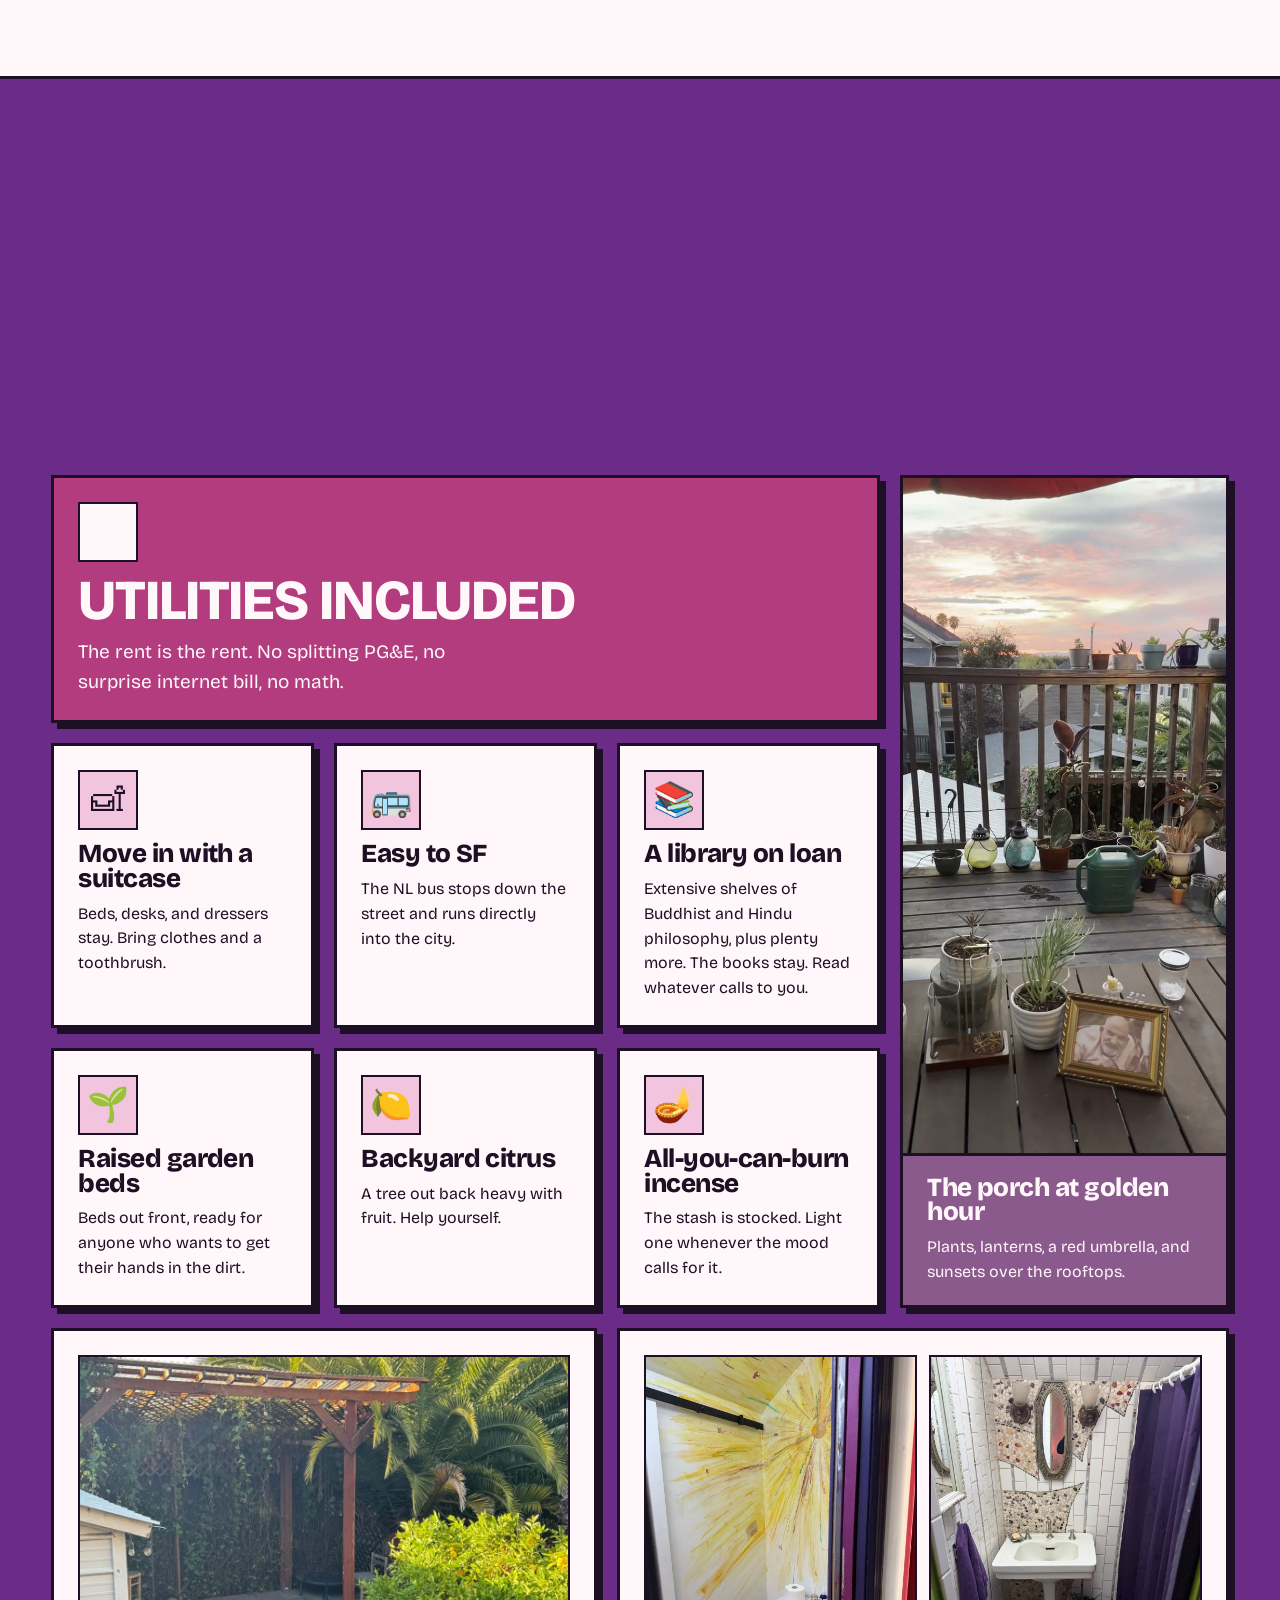
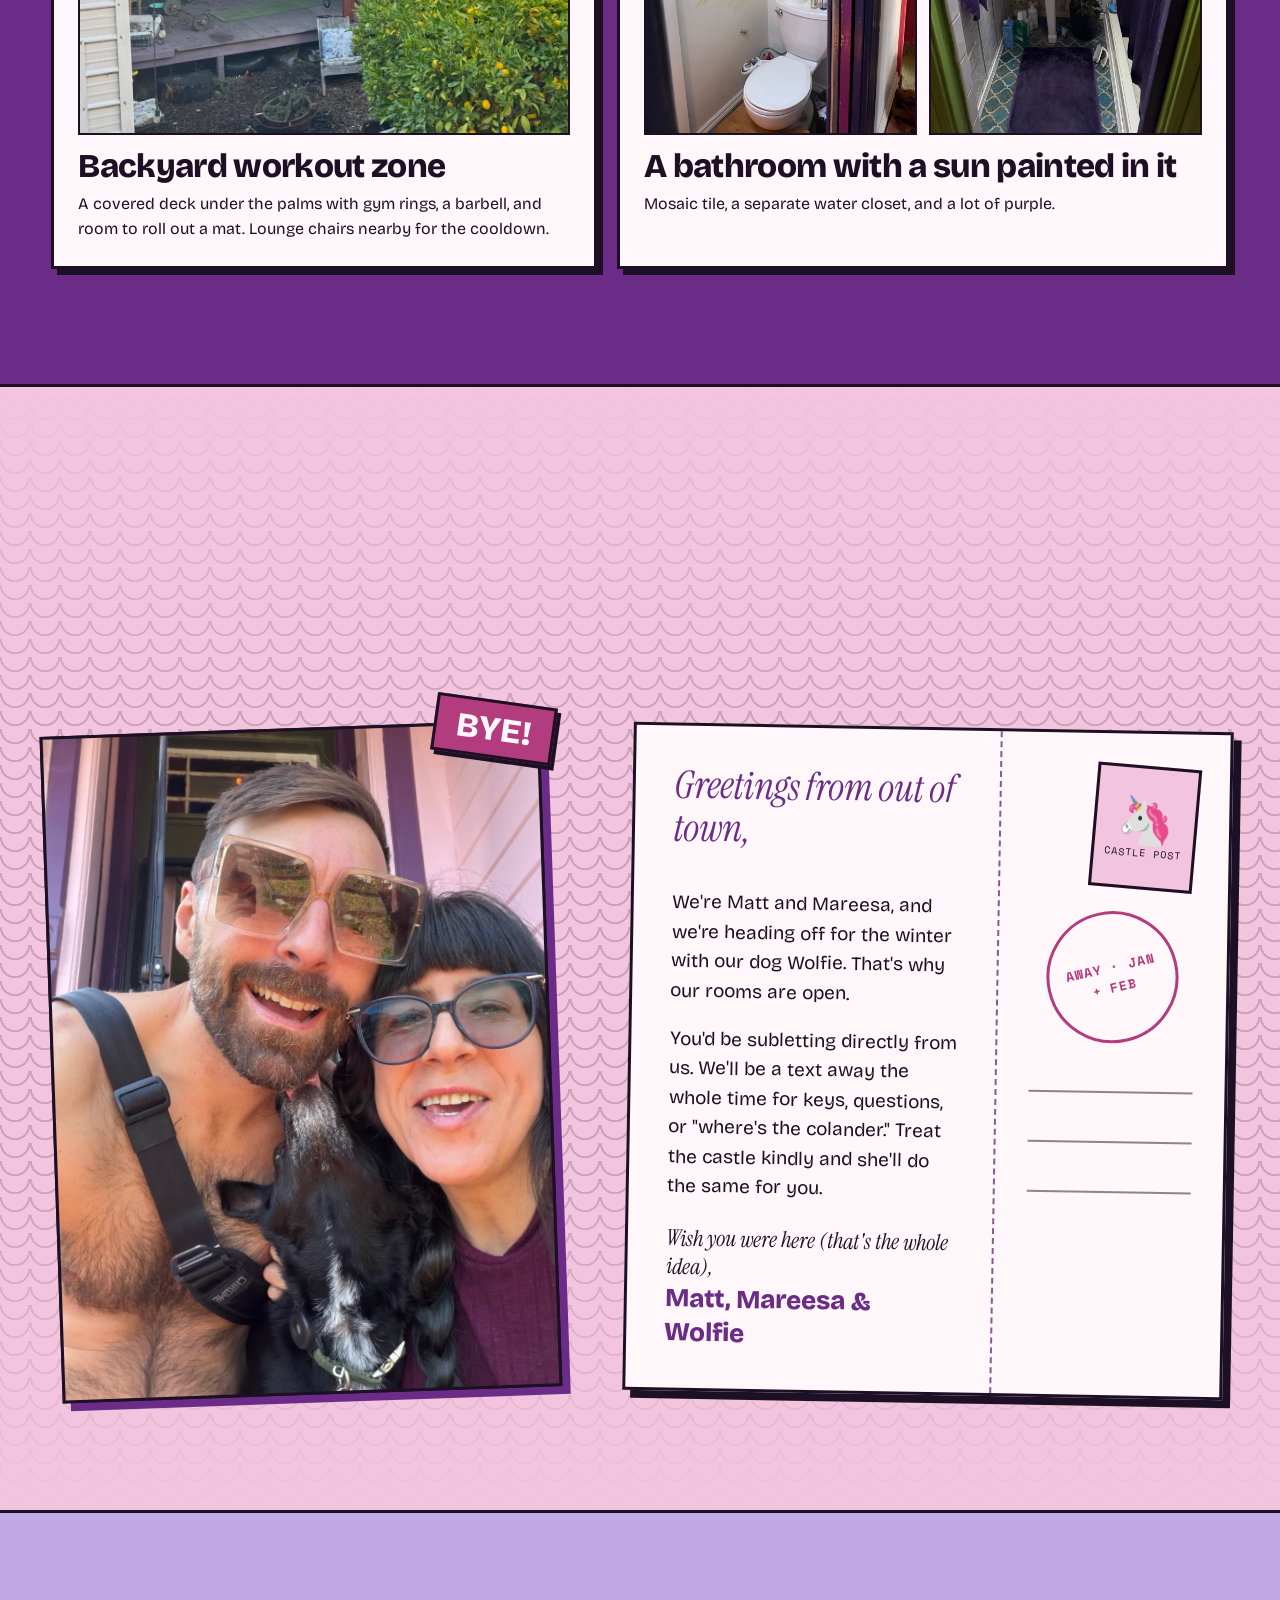
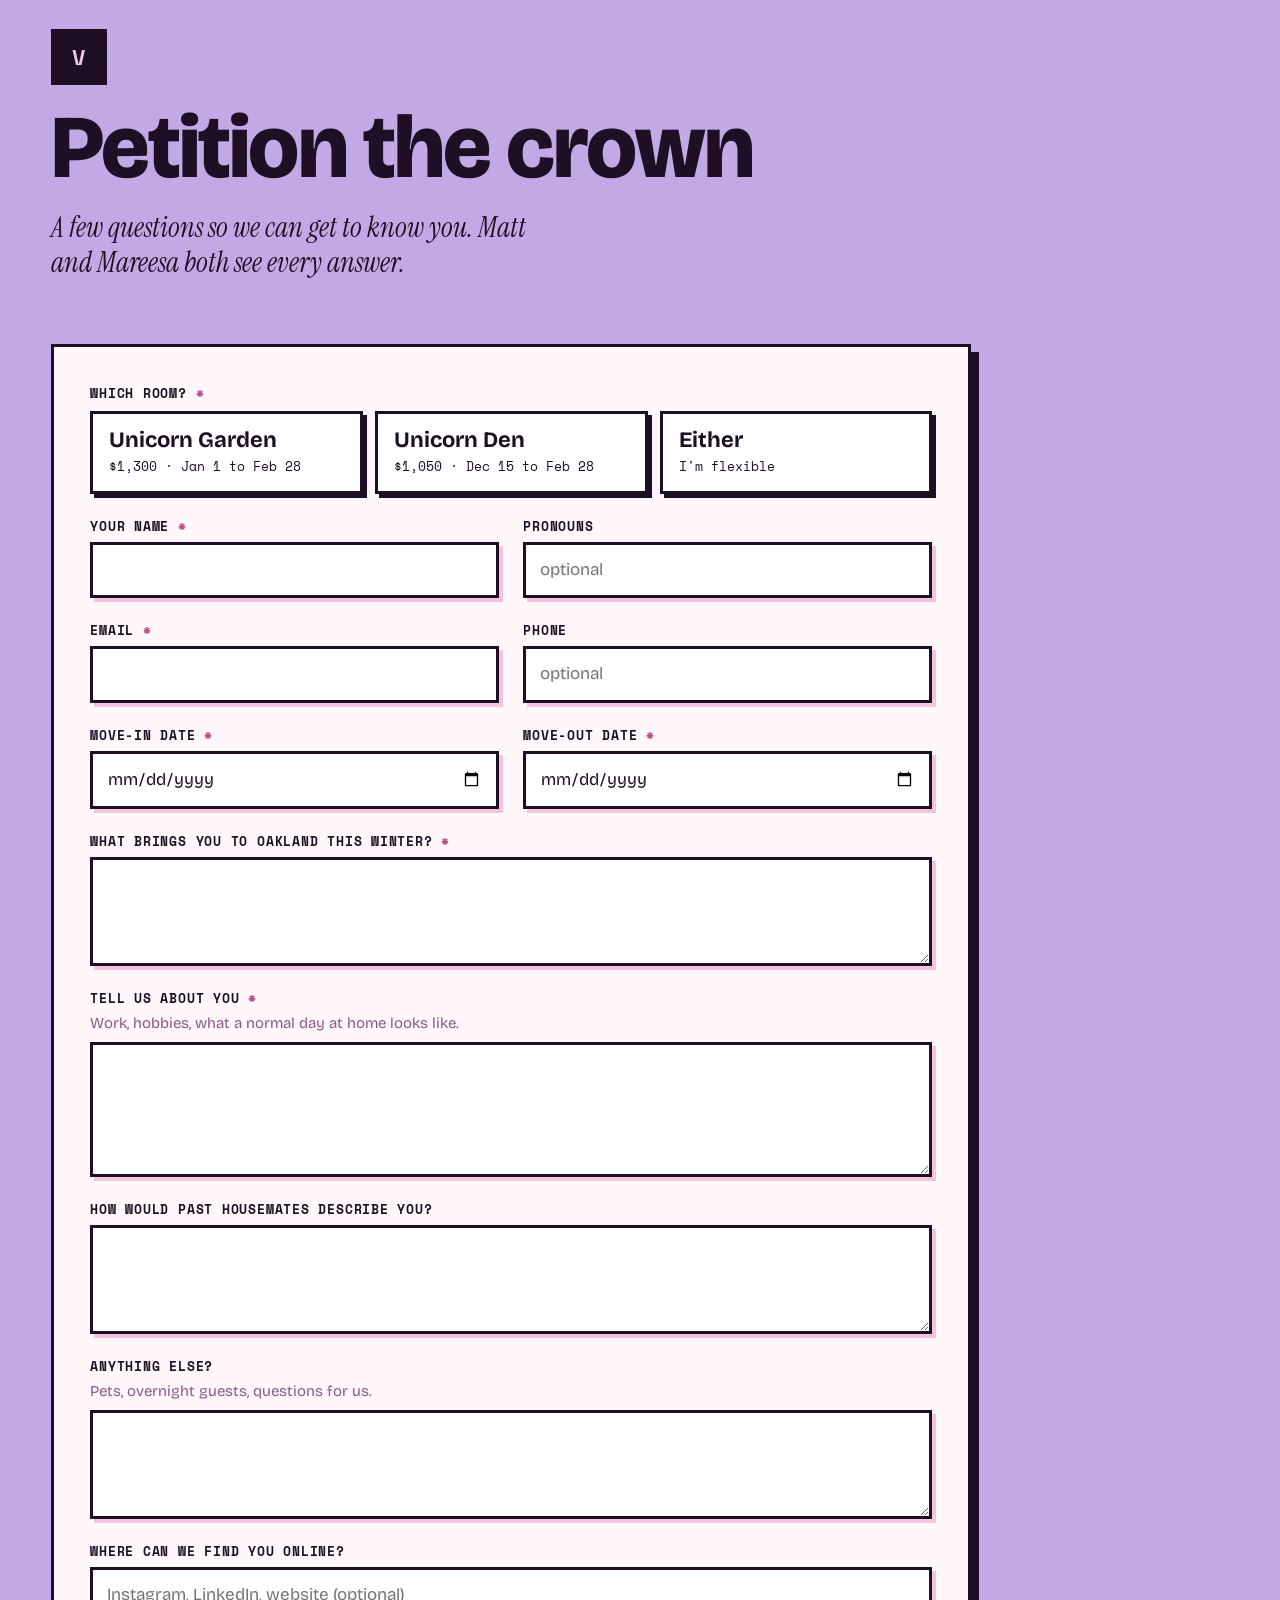
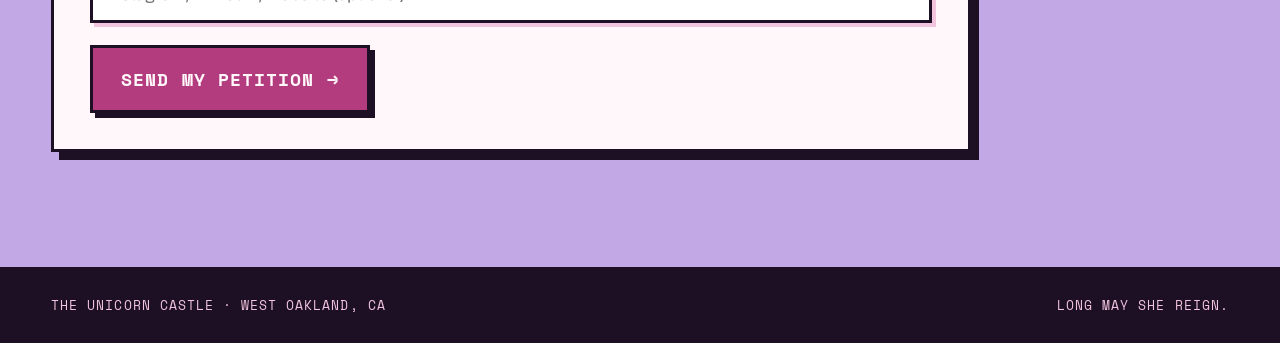
==== commit d0d2046e: "Add backyard workout photo card and citrus perk Co-Authored-By: Claude Opus 5.5 <noreply@anthropic.c" ====
--- a/index.html
+++ b/index.html
@@ -273,16 +273,24 @@
       <p>Beds out front, ready for anyone who wants to get their hands in the dirt.</p>
     </div>
 
-    <div class="perk p-work">
-      <span class="perk__icon" aria-hidden="true">💪</span>
-      <h3>Backyard workout zone</h3>
-      <p>Room out back to stretch, lift, or get your reps in with fresh air.</p>
+    <div class="perk p-cit">
+      <span class="perk__icon" aria-hidden="true">🍋</span>
+      <h3>Backyard citrus</h3>
+      <p>A tree out back heavy with fruit. Help yourself.</p>
     </div>
 
     <div class="perk p-inc">
       <span class="perk__icon" aria-hidden="true">🪔</span>
       <h3>All-you-can-burn incense</h3>
       <p>The stash is stocked. Light one whenever the mood calls for it.</p>
+    </div>
+
+    <div class="perk perk--yard">
+      <img class="perk__photo" src="img/backyard.jpg" alt="Covered workout deck in the backyard with gym rings, a barbell, and a yoga mat, under tall palms beside a citrus tree" loading="lazy" width="1050" height="1400">
+      <div class="perk__text">
+        <h3>Backyard workout zone</h3>
+        <p>A covered deck under the palms with gym rings, a barbell, and room to roll out a mat. Lounge chairs nearby for the cooldown.</p>
+      </div>
     </div>
 
     <div class="perk perk--bath">
--- a/styles.css
+++ b/styles.css
@@ -368,20 +368,30 @@
     grid-template-areas:
       "lead lead lead vid"
       "suit sf   lib  vid"
-      "gard work inc  vid"
-      "bath bath bath bath";
+      "gard cit  inc  vid"
+      "yard yard bath bath";
   }
   .perk--lead  { grid-area: lead; min-height: 240px; }
   .perk--video { grid-area: vid; min-height: 0; }
   .p-suit { grid-area: suit; } .p-sf { grid-area: sf; } .p-lib { grid-area: lib; }
-  .p-gard { grid-area: gard; } .p-work { grid-area: work; } .p-inc { grid-area: inc; }
-  .perk--bath {
-    grid-area: bath;
-    display: grid; grid-template-columns: minmax(0, 1.4fr) 1fr; gap: 32px; align-items: center;
-  }
-  .perk--bath .perk__pair img { aspect-ratio: 4 / 3; }
-  .perk--bath .perk__text h3 { font-size: clamp(30px, 3vw, 44px); margin-top: 0; }
-  .perk--bath .perk__text p { font-size: 18px; }
+  .p-gard { grid-area: gard; } .p-cit { grid-area: cit; } .p-inc { grid-area: inc; }
+  .perk--yard { grid-area: yard; }
+  .perk--bath { grid-area: bath; }
+  .perk--yard .perk__text h3, .perk--bath .perk__text h3 { font-size: clamp(28px, 2.6vw, 38px); }
+}
+
+/* Photo perks: backyard + bathroom, image on top, text below */
+.perk--yard { grid-column: span 2; }
+.perk__photo { width: 100%; aspect-ratio: 16 / 10; object-fit: cover; object-position: 50% 42%; border: 2px solid var(--ink); }
+.perk--bath .perk__pair img { aspect-ratio: 3 / 4; }
+.perk--yard .perk__text h3, .perk--bath .perk__text h3 { margin-top: 16px; }
+@media (min-width: 1025px) {
+  .perk--bath .perk__pair img { aspect-ratio: 4 / 5; }
+  .perk--yard .perk__photo { aspect-ratio: 8 / 5; }
+}
+@media (max-width: 560px) {
+  .perk--yard { grid-column: auto; }
+  .perk__photo { aspect-ratio: 4 / 5; }
 }
 @media (max-width: 1024px) {
   .perk--video { grid-column: span 1; grid-row: span 3; min-height: 0; }
@@ -467,3 +477,6 @@
 
 /* Tilted stickers and frames shouldn't create sideways scroll on phones */
 .chapter, .hero { overflow-x: clip; }
+@media (min-width: 1025px) {
+  .perk--yard .perk__photo, .perk--bath .perk__pair img { height: 380px; aspect-ratio: auto; }
+}
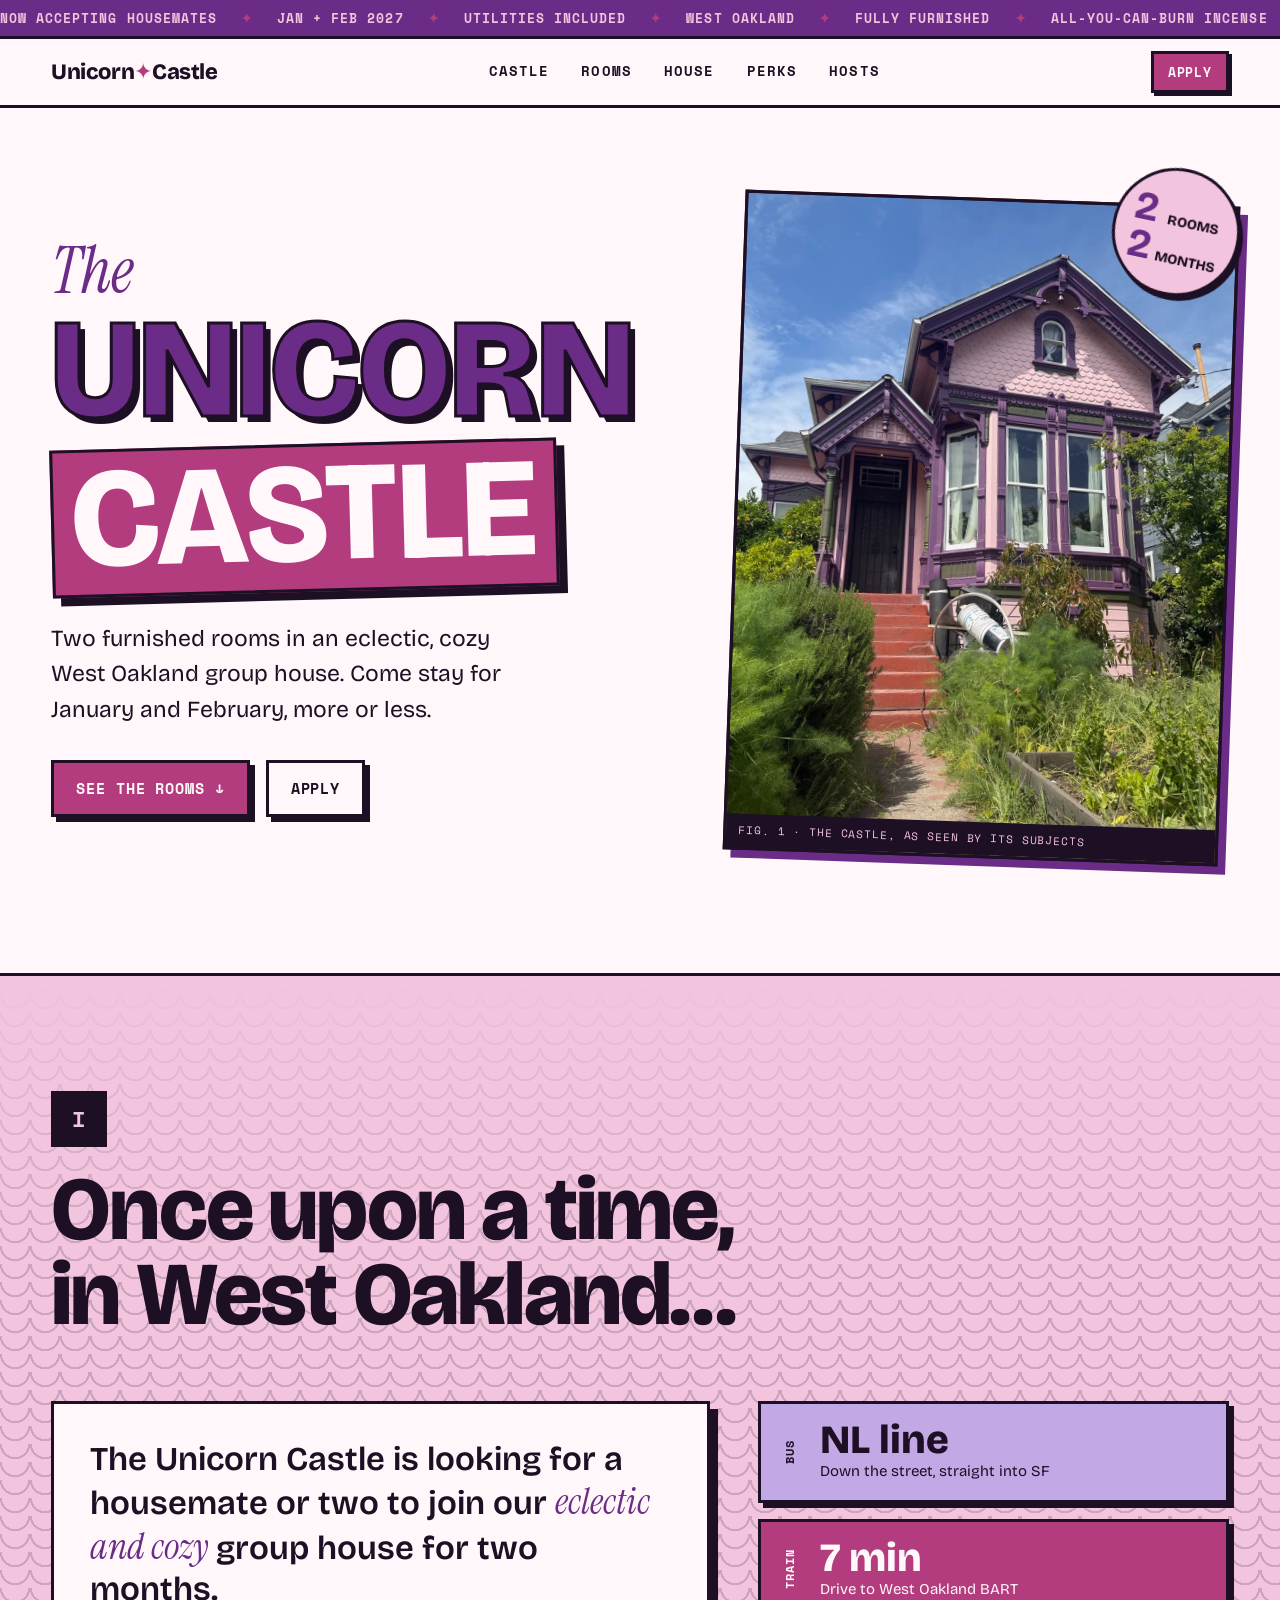
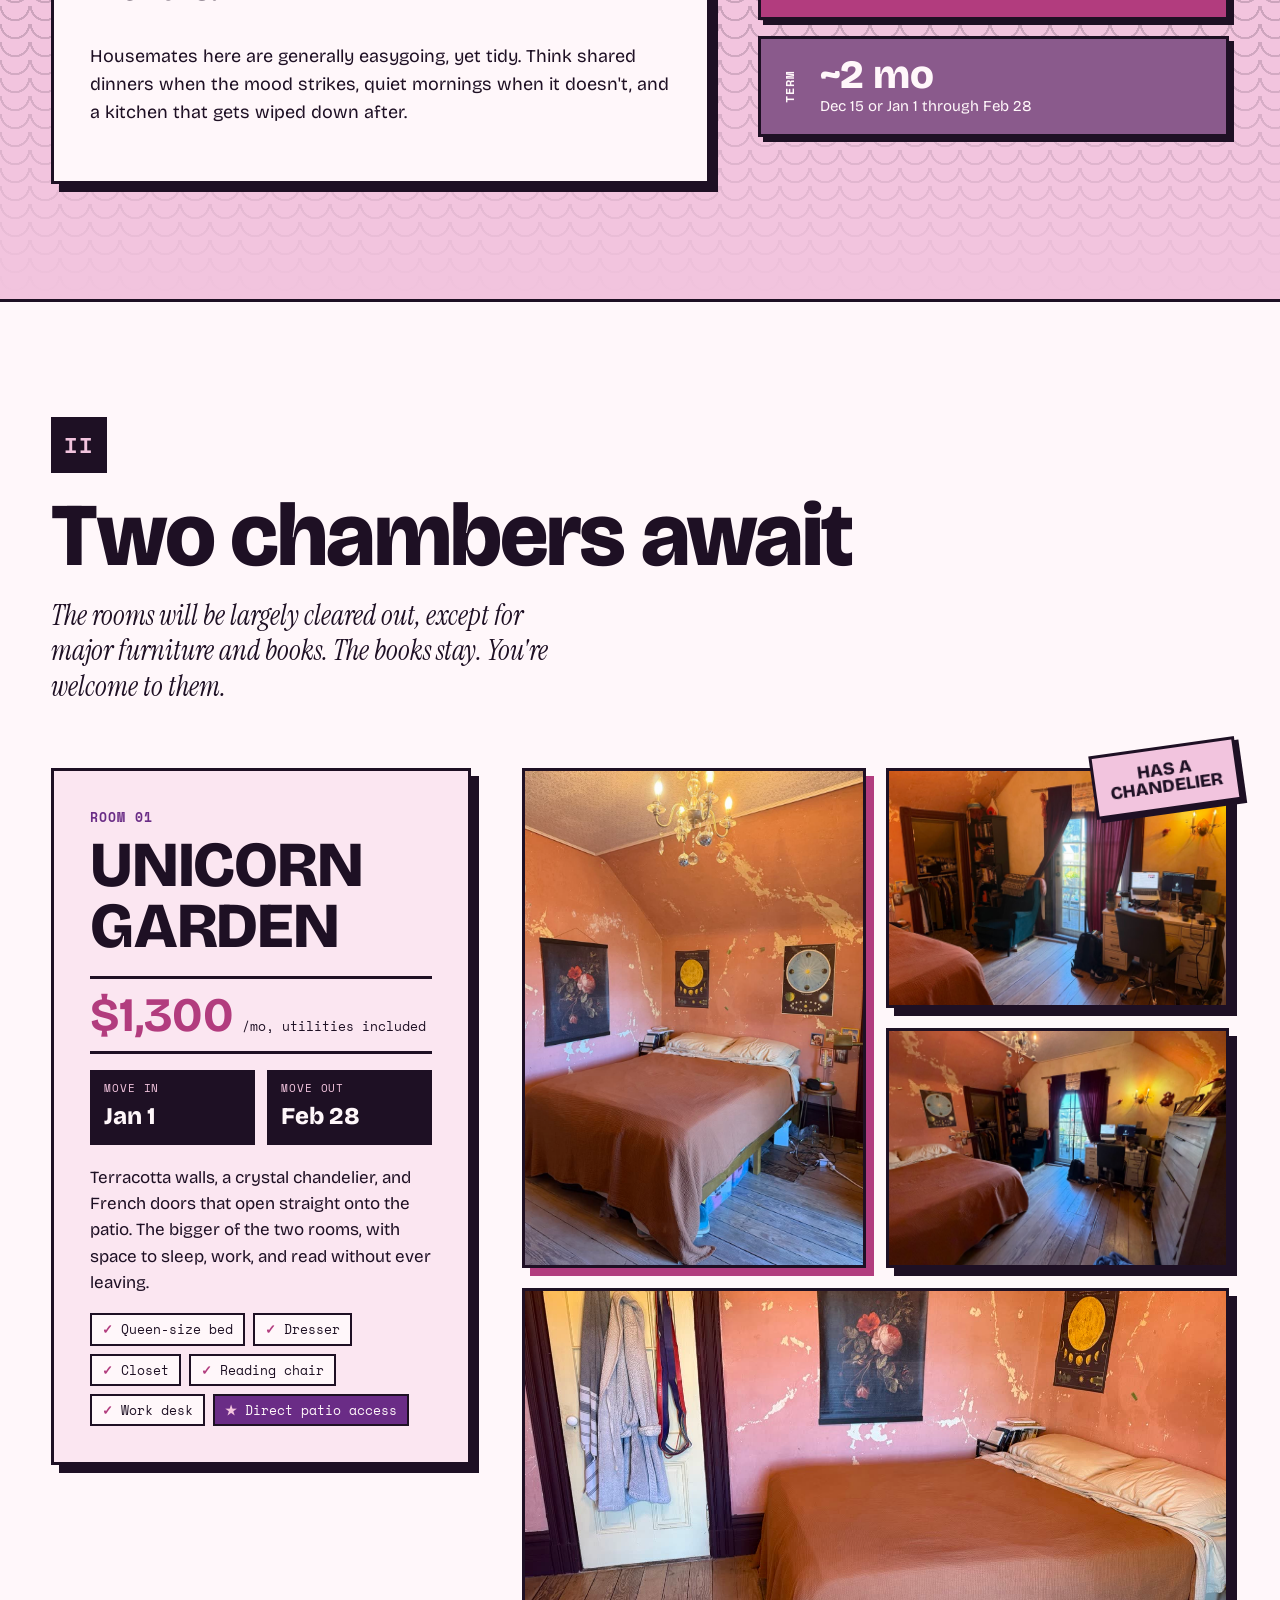
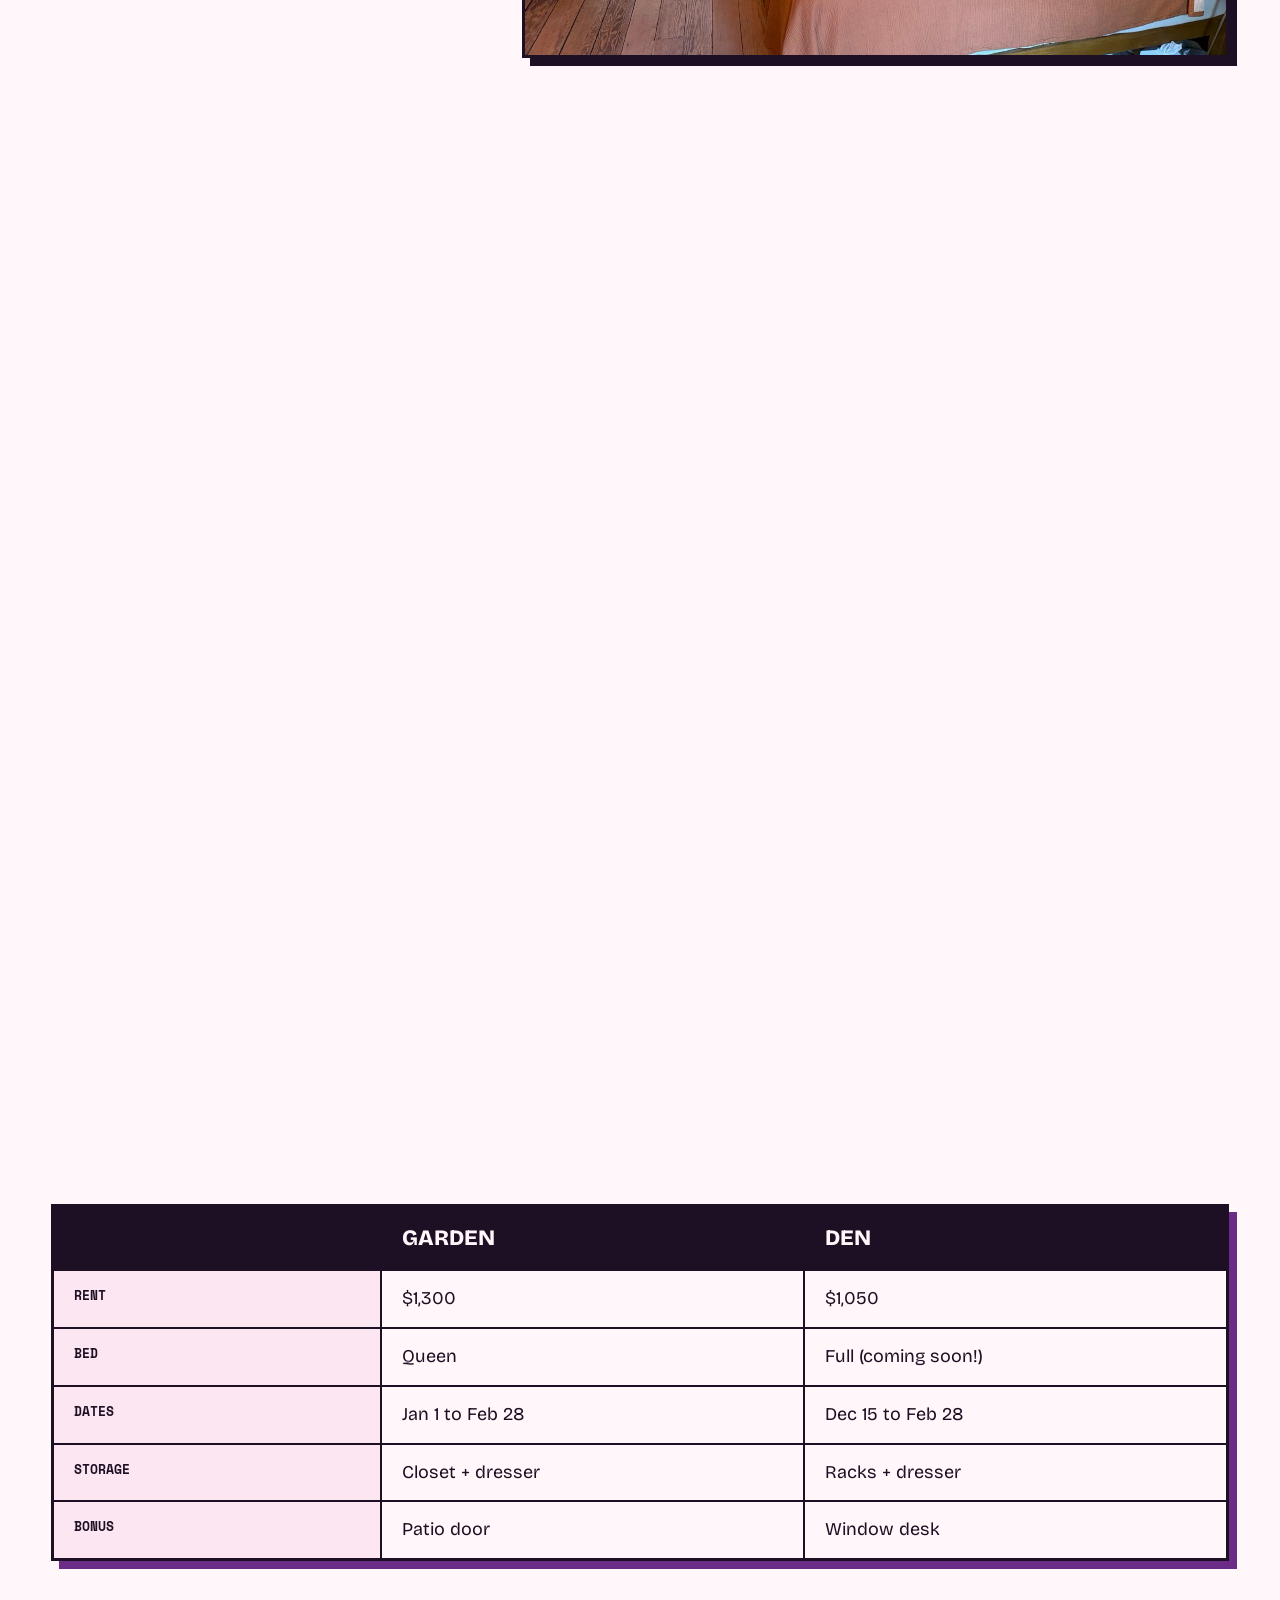
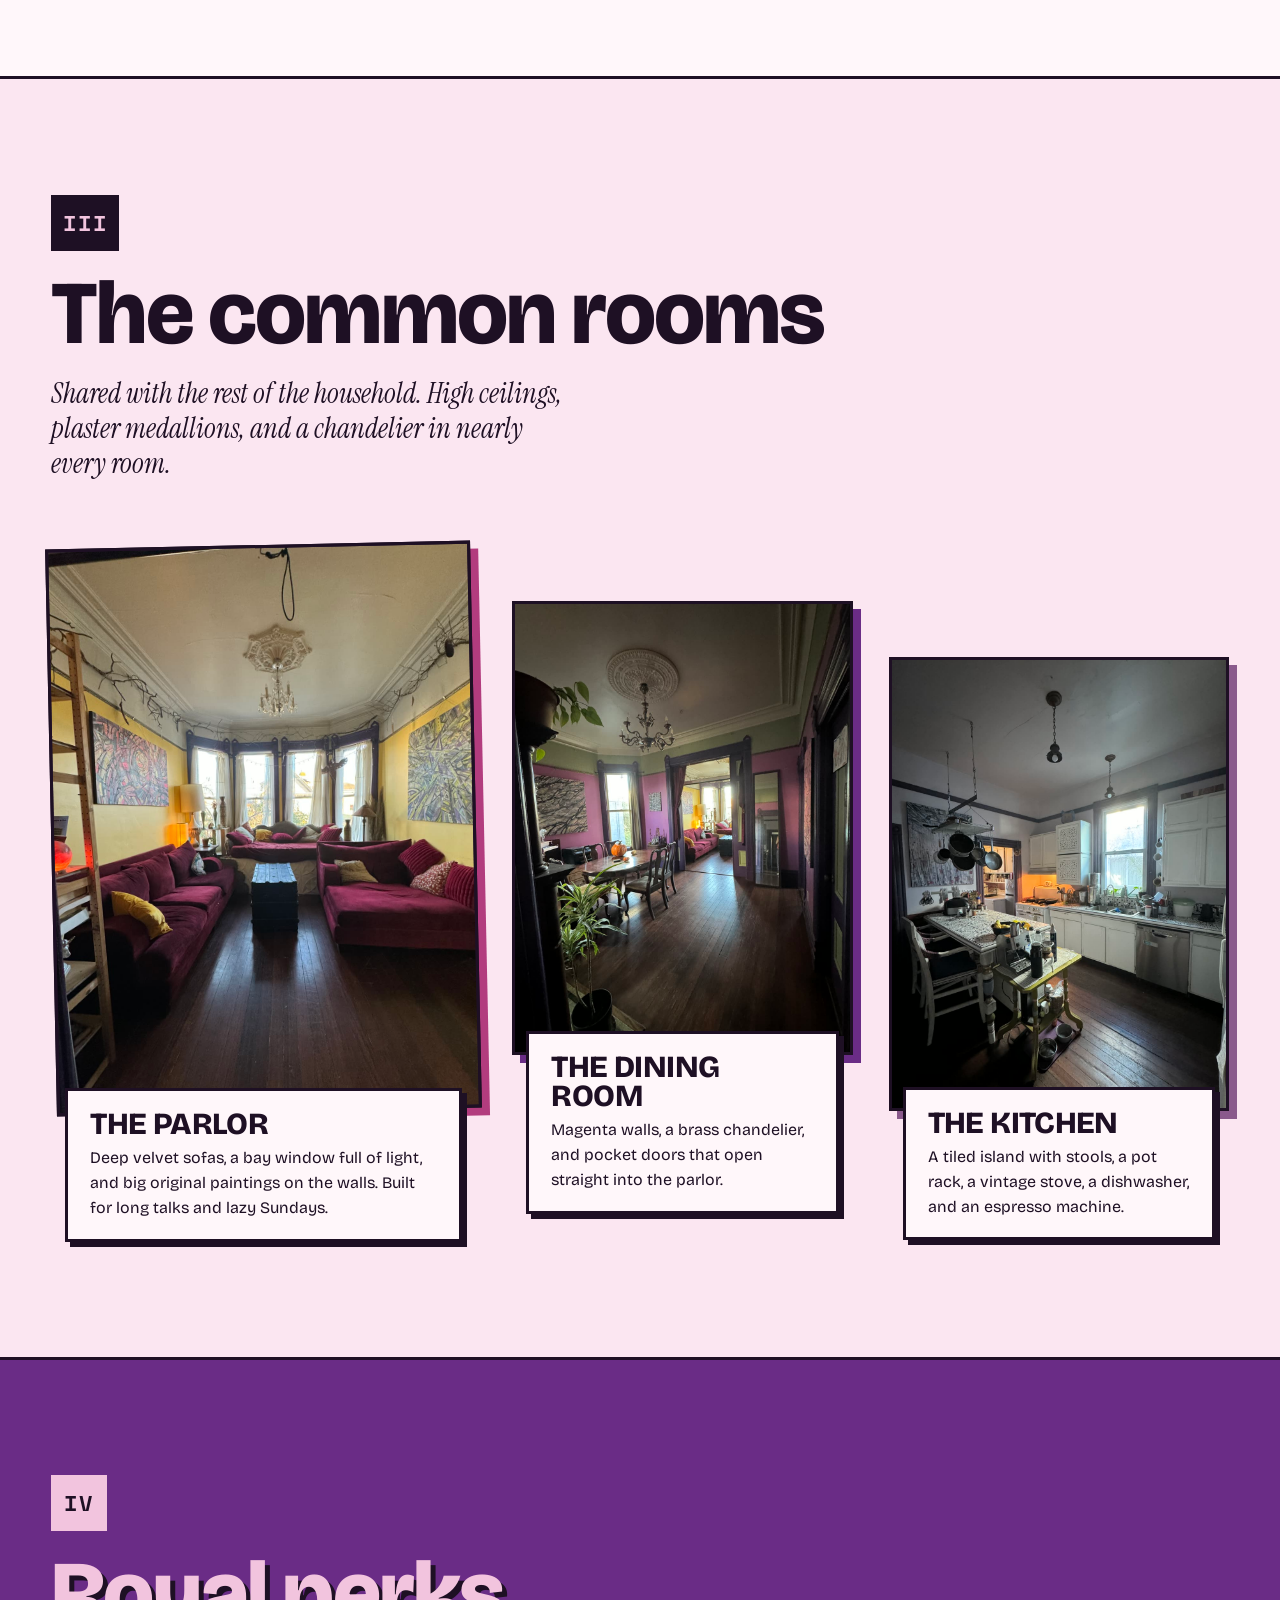
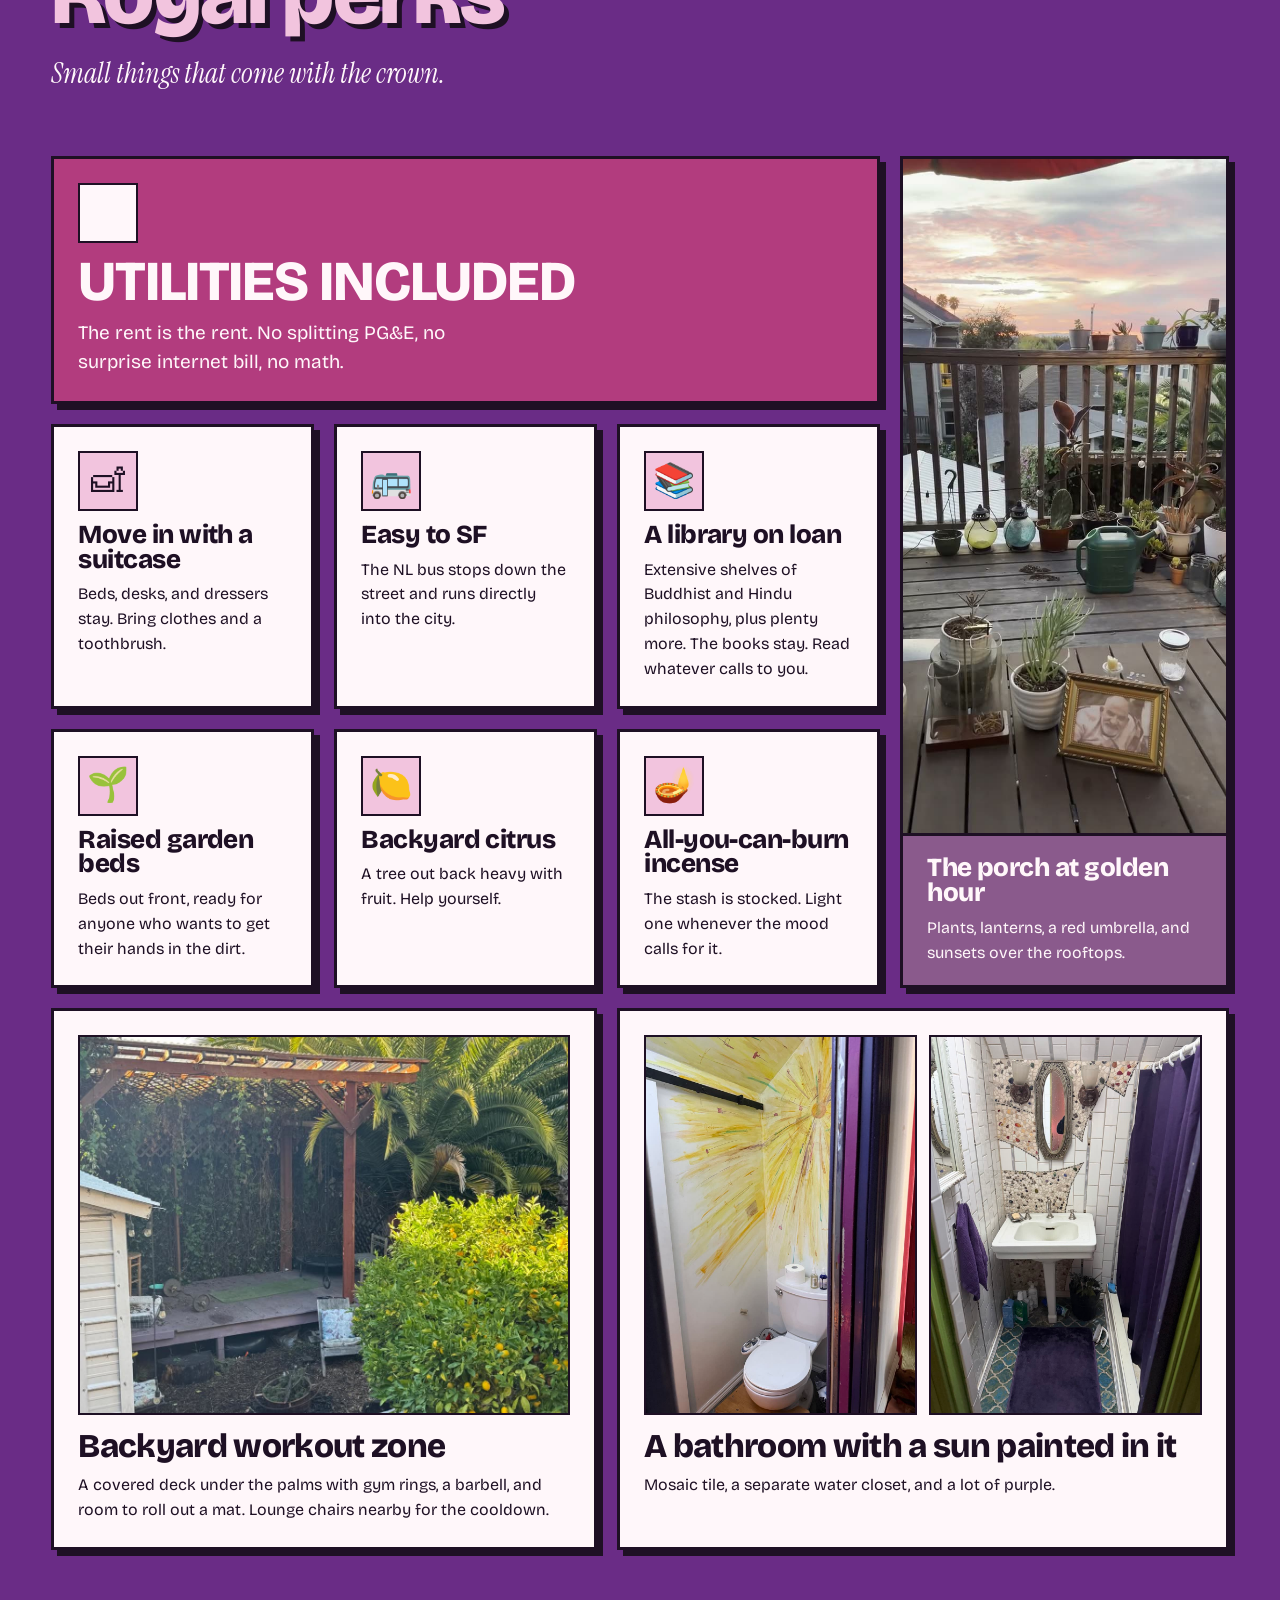
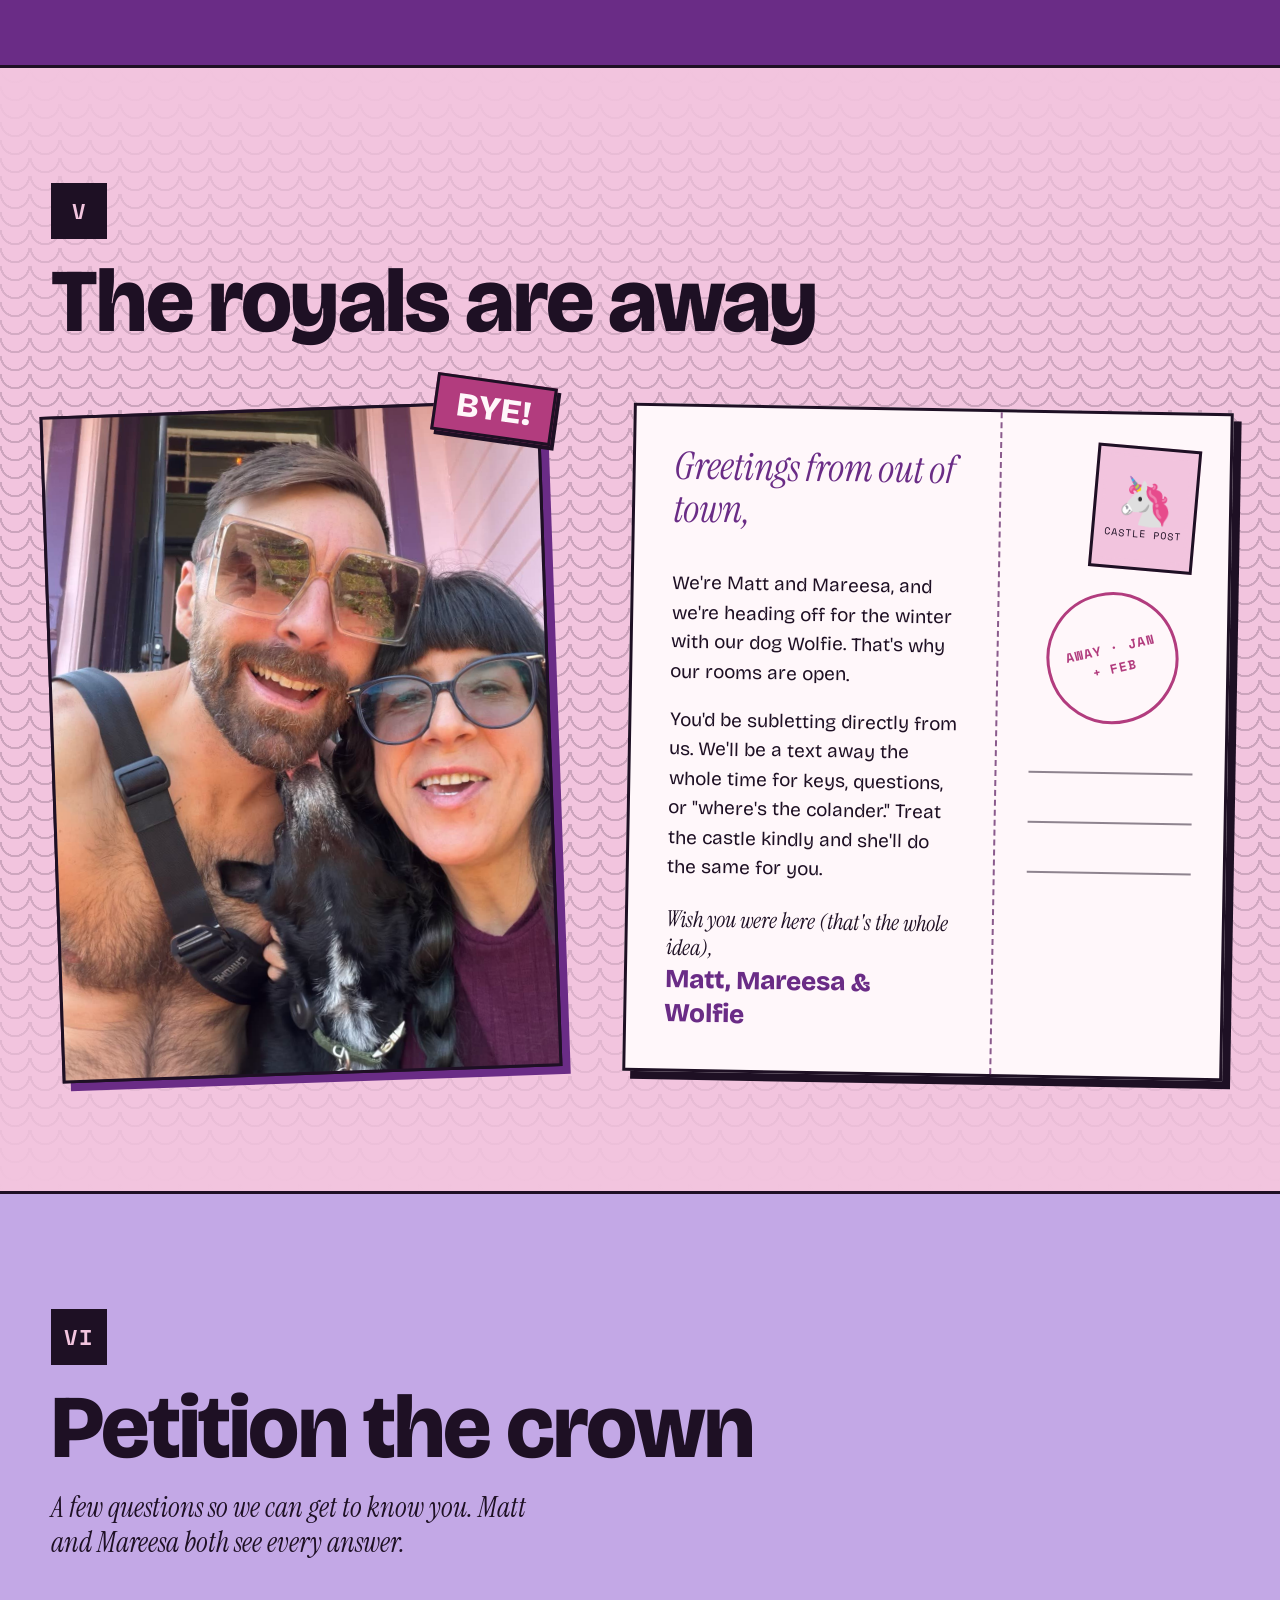
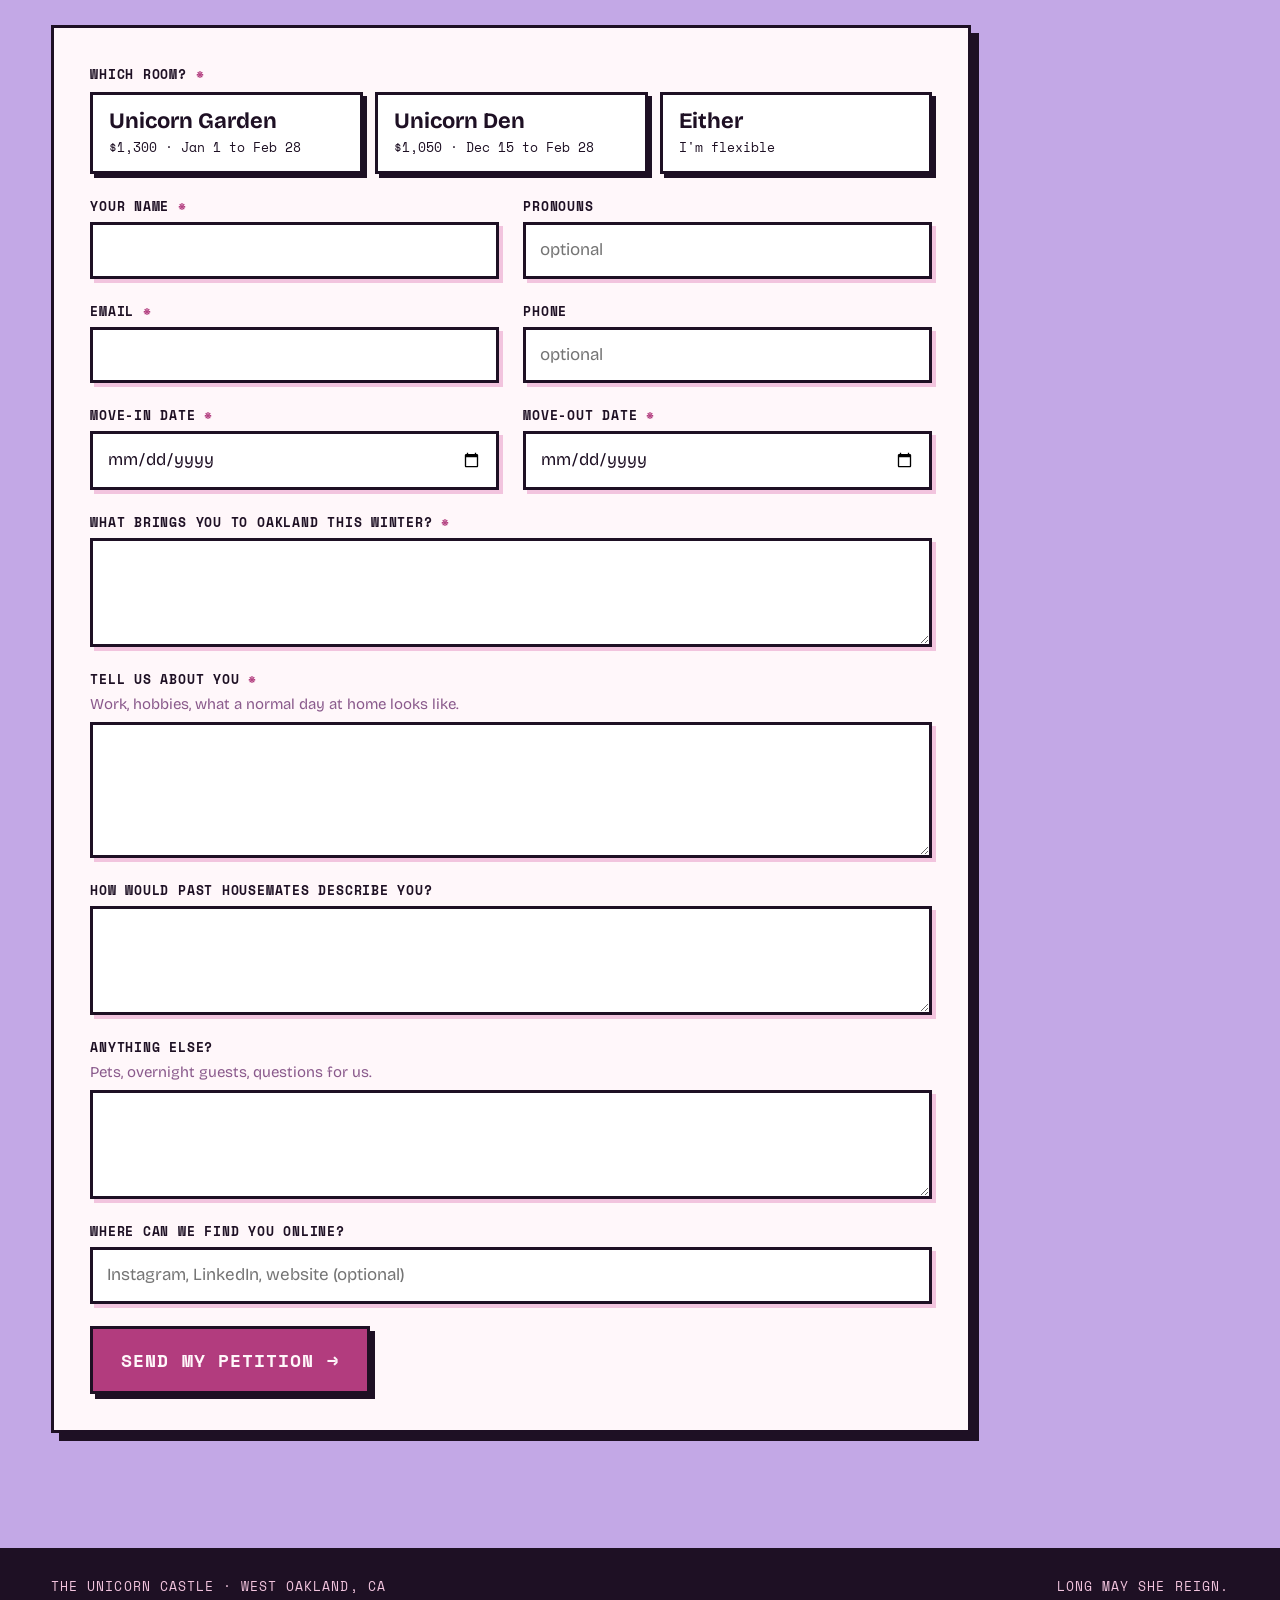
==== commit d5f46f14: "Add common rooms chapter: parlor, dining room, kitchen Co-Authored-By: Claude Opus 5.5 <noreply@anth" ====
--- a/index.html
+++ b/index.html
@@ -44,6 +44,7 @@
   <nav aria-label="Sections">
     <a href="#castle">Castle</a>
     <a href="#rooms">Rooms</a>
+    <a href="#house">House</a>
     <a href="#perks">Perks</a>
     <a href="#court">Hosts</a>
   </nav>
@@ -226,10 +227,49 @@
   </div>
 </section>
 
-<!-- ============ CHAPTER III : PERKS ============ -->
+<!-- ============ CHAPTER III : COMMON ROOMS ============ -->
+<section id="house" class="chapter chapter--common">
+  <div class="chapter__head">
+    <span class="chapter__num">III</span>
+    <h2>The common rooms</h2>
+    <p class="chapter__sub">Shared with the rest of the household. High ceilings, plaster medallions, and a chandelier in nearly every room.</p>
+  </div>
+
+  <div class="common">
+    <figure class="common__item common__item--parlor">
+      <button class="shot frame frame--orchid" data-full="img/living.jpg">
+        <img src="img/living.jpg" alt="Victorian parlor with yellow walls, crimson velvet sofas, a crystal chandelier, large abstract paintings, and a bay window" loading="lazy" width="1050" height="1400">
+      </button>
+      <figcaption class="card">
+        <h3>The parlor</h3>
+        <p>Deep velvet sofas, a bay window full of light, and big original paintings on the walls. Built for long talks and lazy Sundays.</p>
+      </figcaption>
+    </figure>
+    <figure class="common__item">
+      <button class="shot frame frame--violet" data-full="img/dining.jpg">
+        <img src="img/dining.jpg" alt="Dining room with magenta walls, sage trim, a brass chandelier, a wooden table and chairs, and pocket doors opening to the parlor" loading="lazy" width="1050" height="1400">
+      </button>
+      <figcaption class="card">
+        <h3>The dining room</h3>
+        <p>Magenta walls, a brass chandelier, and pocket doors that open straight into the parlor.</p>
+      </figcaption>
+    </figure>
+    <figure class="common__item">
+      <button class="shot frame frame--mauve" data-full="img/kitchen.jpg">
+        <img src="img/kitchen.jpg" alt="Kitchen with a tiled island, hanging pot rack, vintage stove, espresso machine, and a window over the sink" loading="lazy" width="1050" height="1400">
+      </button>
+      <figcaption class="card">
+        <h3>The kitchen</h3>
+        <p>A tiled island with stools, a pot rack, a vintage stove, a dishwasher, and an espresso machine.</p>
+      </figcaption>
+    </figure>
+  </div>
+</section>
+
+<!-- ============ CHAPTER IV : PERKS ============ -->
 <section id="perks" class="chapter chapter--violet">
   <div class="chapter__head">
-    <span class="chapter__num">III</span>
+    <span class="chapter__num">IV</span>
     <h2>Royal perks</h2>
     <p class="chapter__sub">Small things that come with the crown.</p>
   </div>
@@ -306,10 +346,10 @@
   </div>
 </section>
 
-<!-- ============ CHAPTER IV : THE ROYALS ARE AWAY ============ -->
+<!-- ============ CHAPTER V : THE ROYALS ARE AWAY ============ -->
 <section id="court" class="chapter chapter--scales">
   <div class="chapter__head">
-    <span class="chapter__num">IV</span>
+    <span class="chapter__num">V</span>
     <h2>The royals are away</h2>
   </div>
 
@@ -344,10 +384,10 @@
   </div>
 </section>
 
-<!-- ============ CHAPTER V : APPLY ============ -->
+<!-- ============ CHAPTER VI : APPLY ============ -->
 <section id="apply" class="chapter chapter--apply">
   <div class="chapter__head">
-    <span class="chapter__num">V</span>
+    <span class="chapter__num">VI</span>
     <h2>Petition the crown</h2>
     <p class="chapter__sub">A few questions so we can get to know you. Matt and Mareesa both see every answer.</p>
   </div>
@@ -427,7 +467,7 @@
   const io = new IntersectionObserver(entries => {
     entries.forEach(en => { if (en.isIntersecting) { en.target.classList.add('in'); io.unobserve(en.target); } });
   }, { threshold: 0.15 });
-  document.querySelectorAll('.chapter__head, .room, .perk, .fact, .court').forEach(el => { el.classList.add('reveal'); io.observe(el); });
+  document.querySelectorAll('.chapter__head, .room, .perk, .fact, .court, .common__item').forEach(el => { el.classList.add('reveal'); io.observe(el); });
 
   // ---------- Application form → Google Form (responses land in the Sheet) ----------
   (() => {
--- a/styles.css
+++ b/styles.css
@@ -480,3 +480,19 @@
 @media (min-width: 1025px) {
   .perk--yard .perk__photo, .perk--bath .perk__pair img { height: 380px; aspect-ratio: auto; }
 }
+
+/* ---------- Common rooms ---------- */
+.chapter--common { background: var(--pink-lt); }
+.common { display: grid; grid-template-columns: 1.25fr 1fr 1fr; gap: clamp(20px, 3vw, 36px); align-items: start; }
+.common__item { margin: 0; display: flex; flex-direction: column; gap: 0; }
+.common__item .shot { aspect-ratio: 3 / 4; width: 100%; display: block; }
+.common__item figcaption { margin: -24px 14px 0; position: relative; z-index: 2; padding: 18px 22px; box-shadow: 5px 5px 0 var(--ink); }
+.common__item h3 { font-size: clamp(26px, 2.4vw, 34px); font-weight: 800; text-transform: uppercase; margin-bottom: 8px; }
+.common__item p { font-size: 16px; margin: 0; }
+.common__item:nth-child(2) { margin-top: 56px; }
+.common__item:nth-child(3) { margin-top: 112px; }
+.common__item--parlor .shot { transform: rotate(-1.2deg); }
+@media (max-width: 860px) {
+  .common { grid-template-columns: 1fr; max-width: 520px; }
+  .common__item:nth-child(n) { margin-top: 0; }
+}
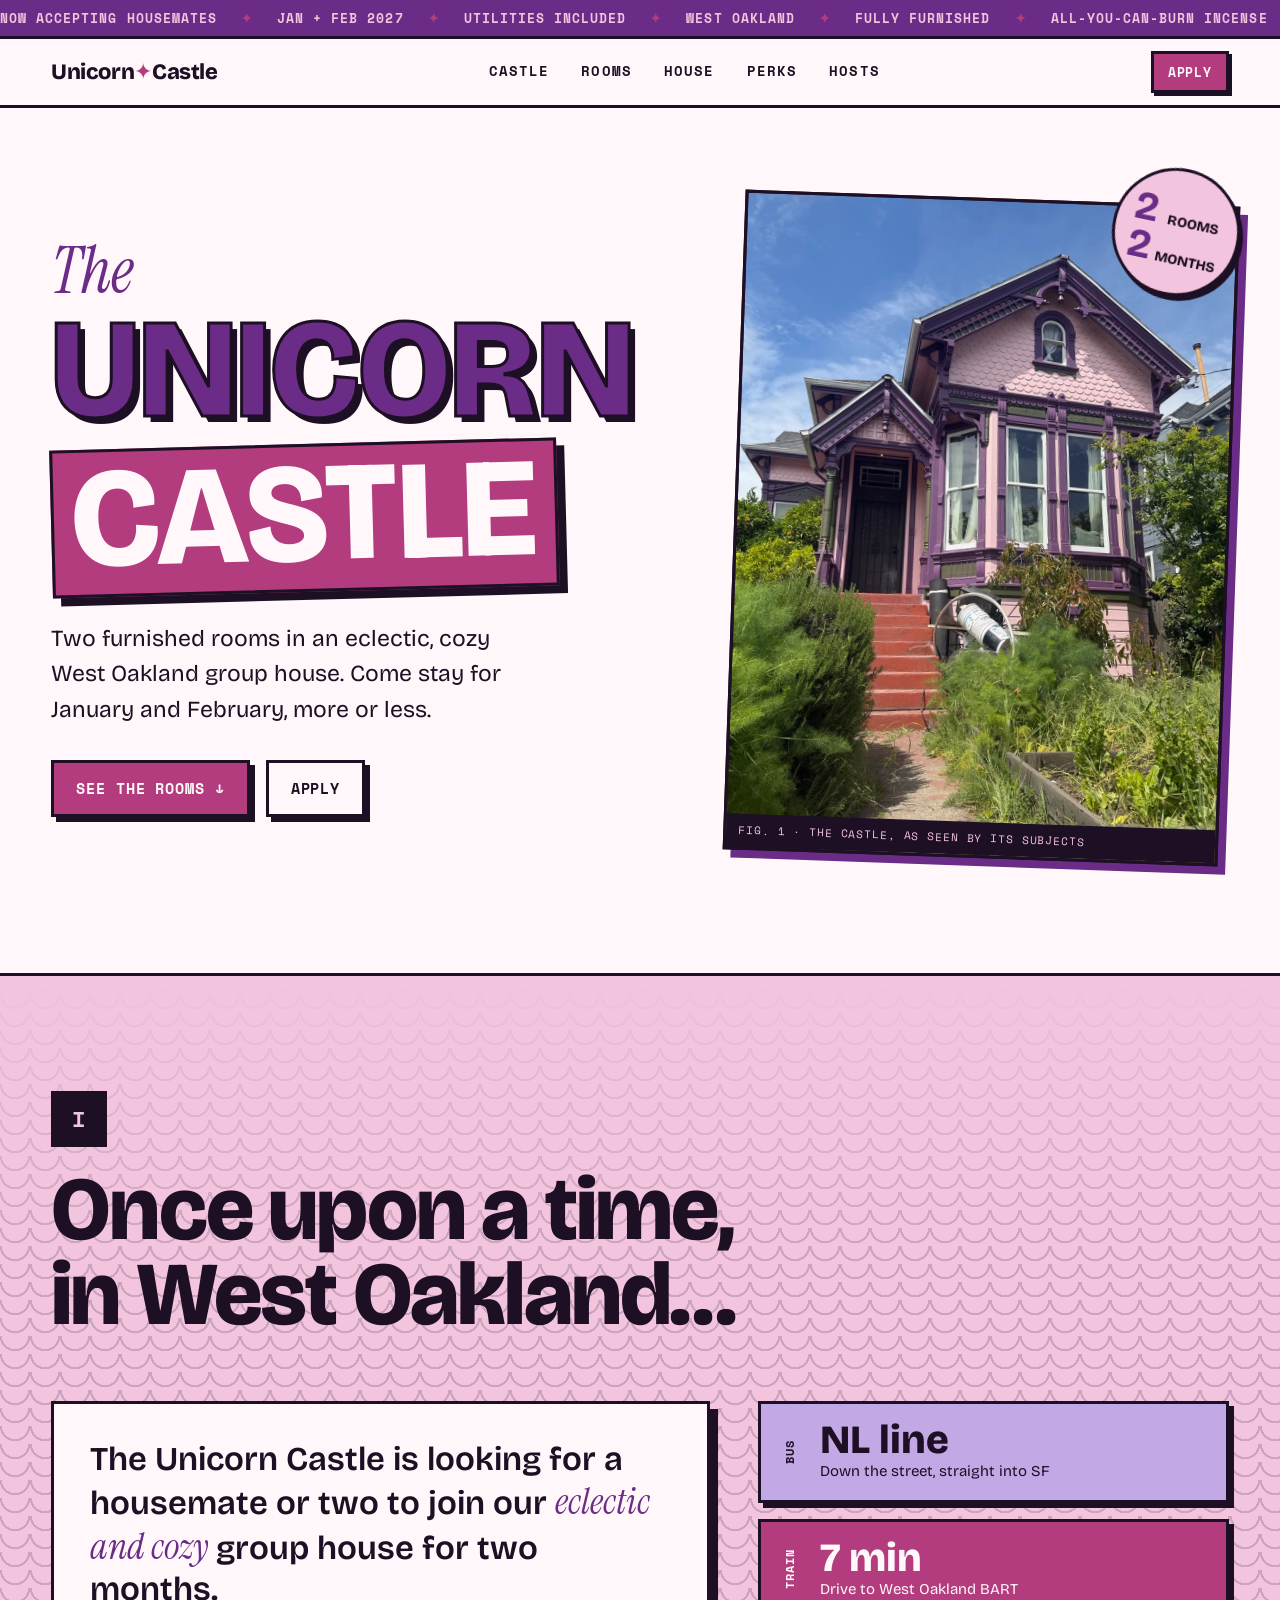
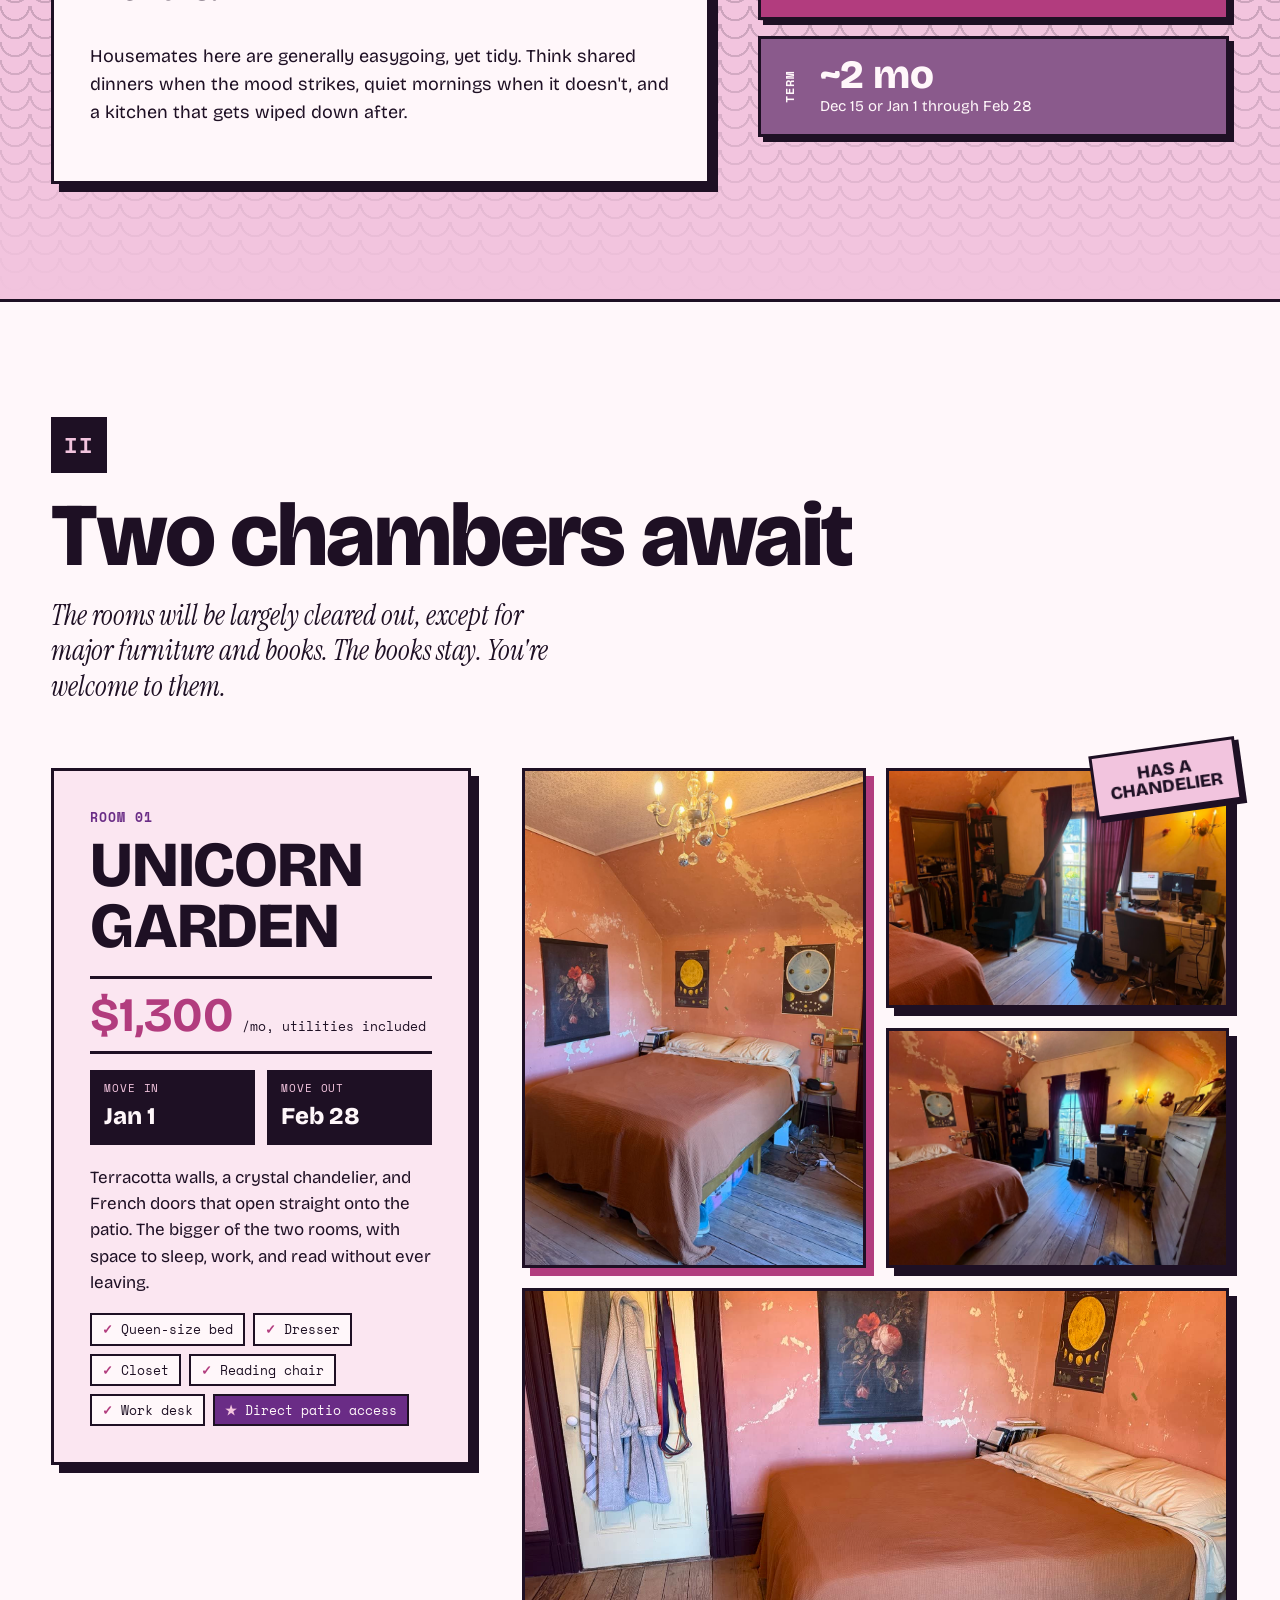
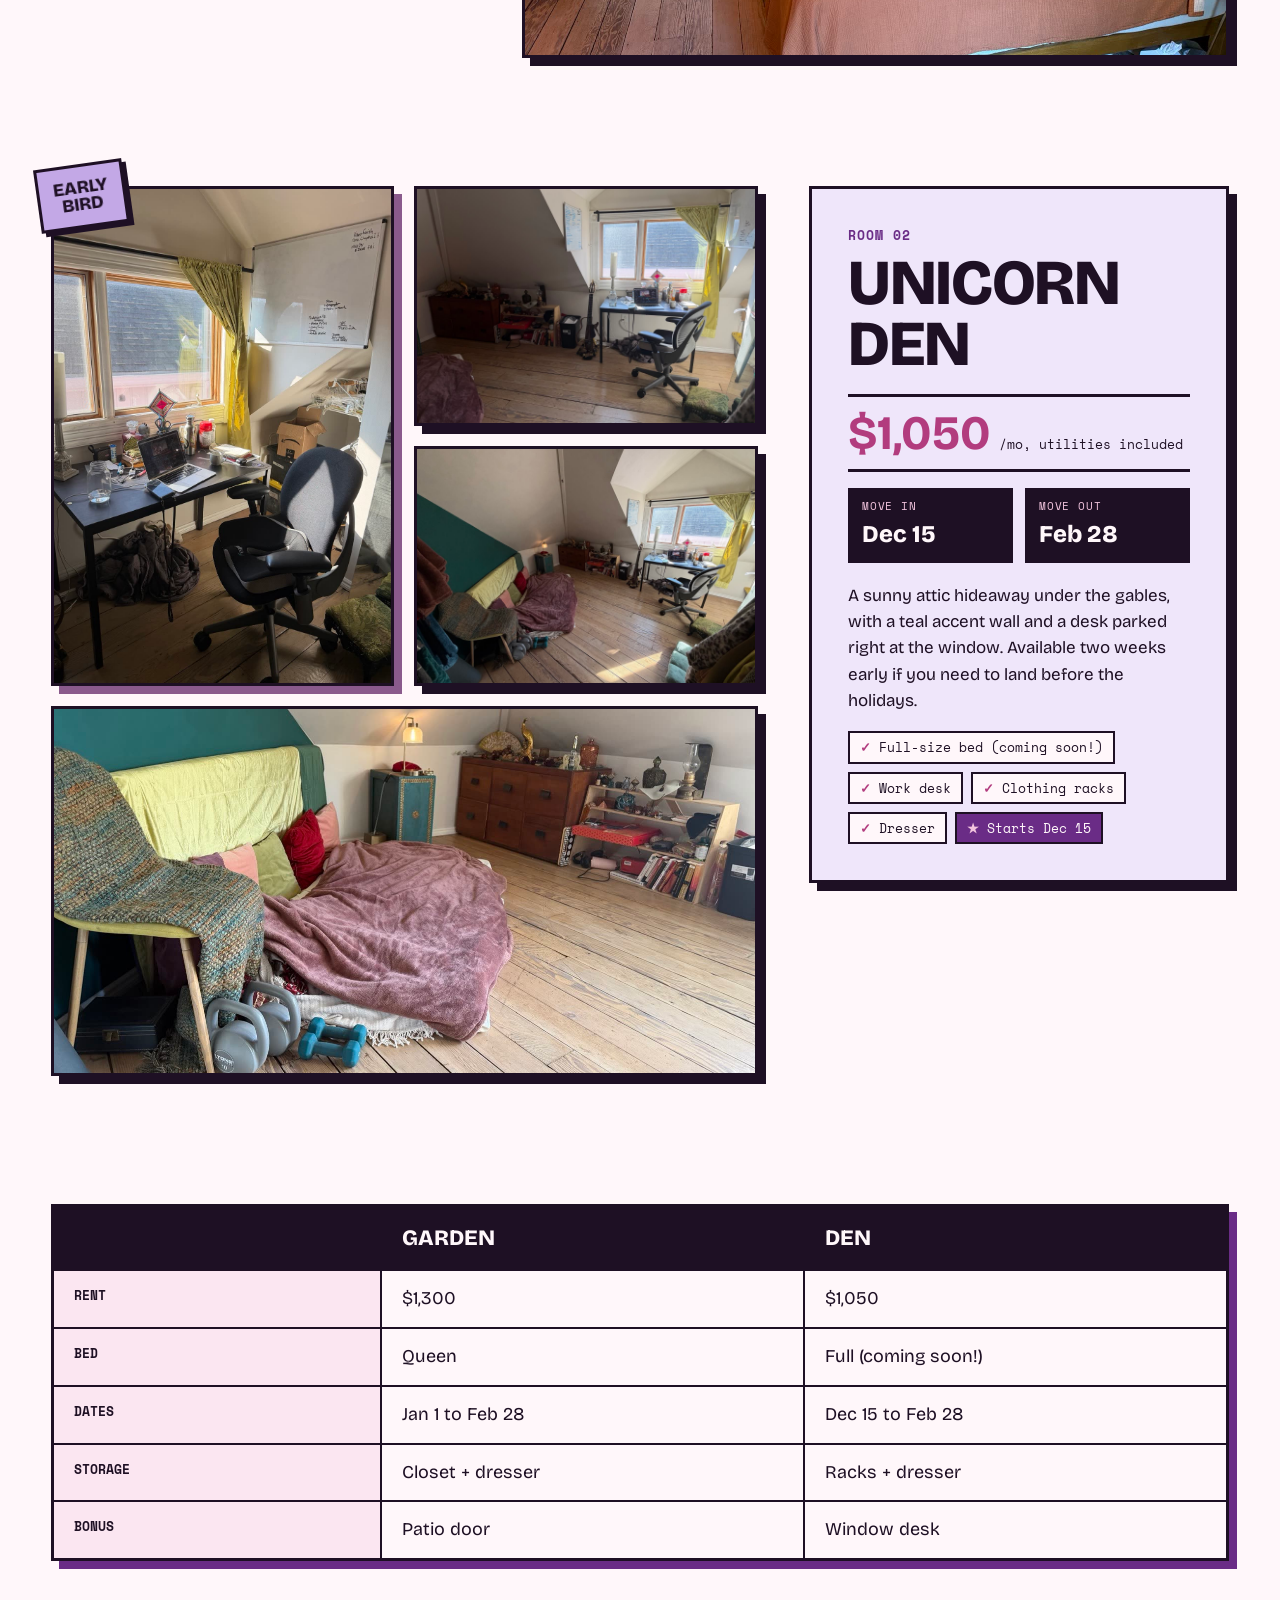
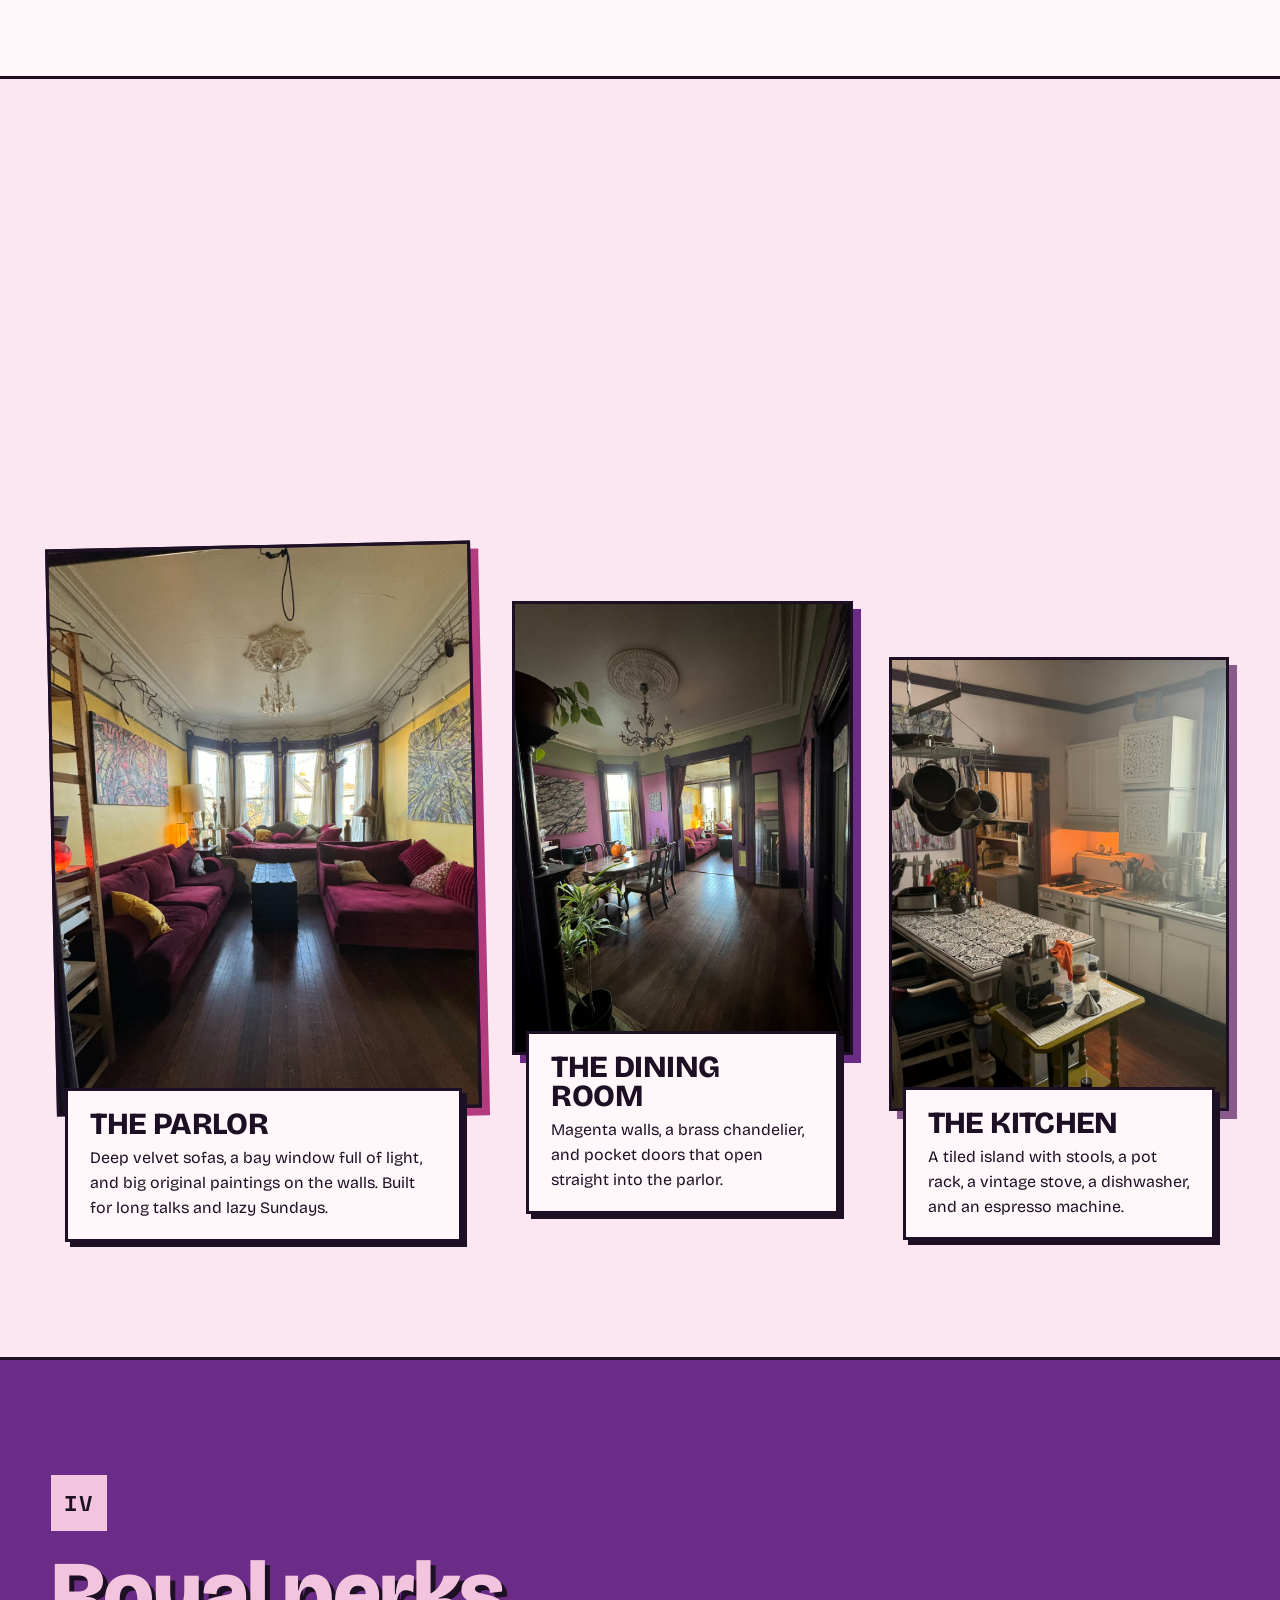
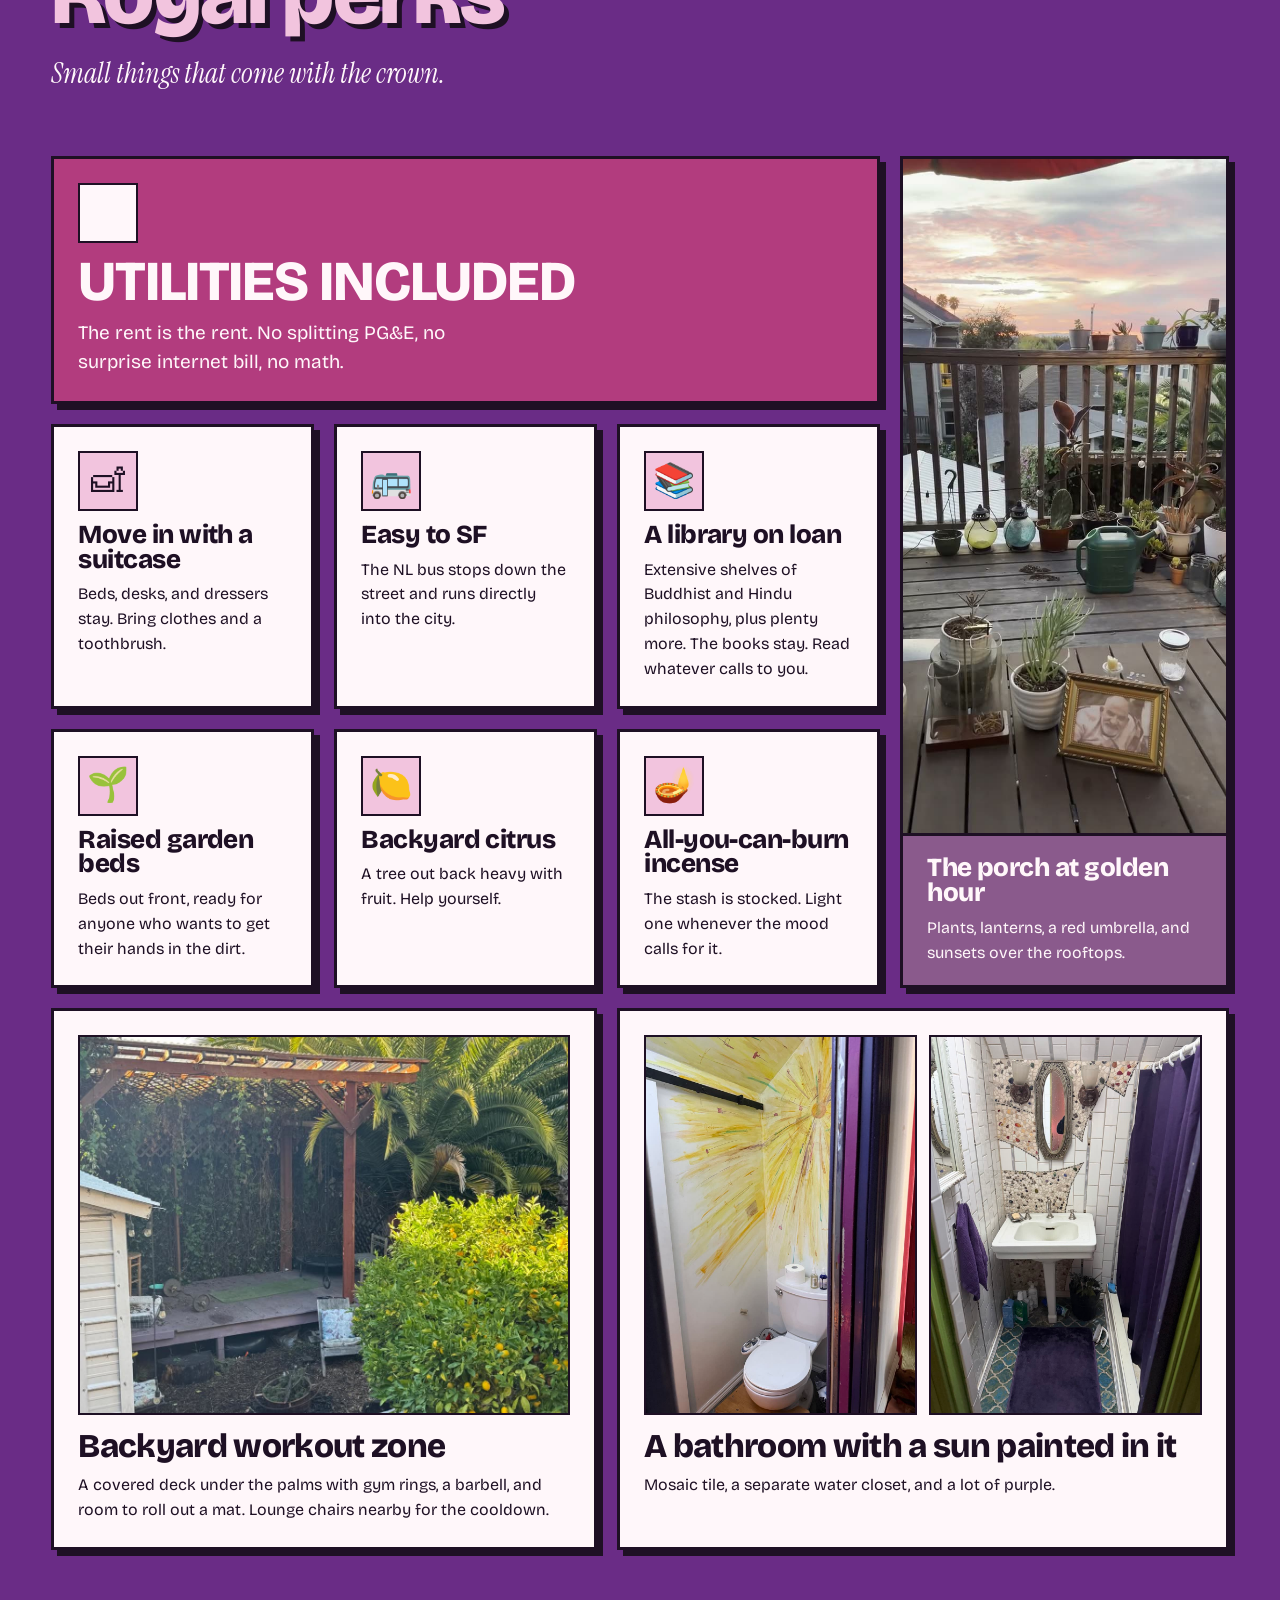
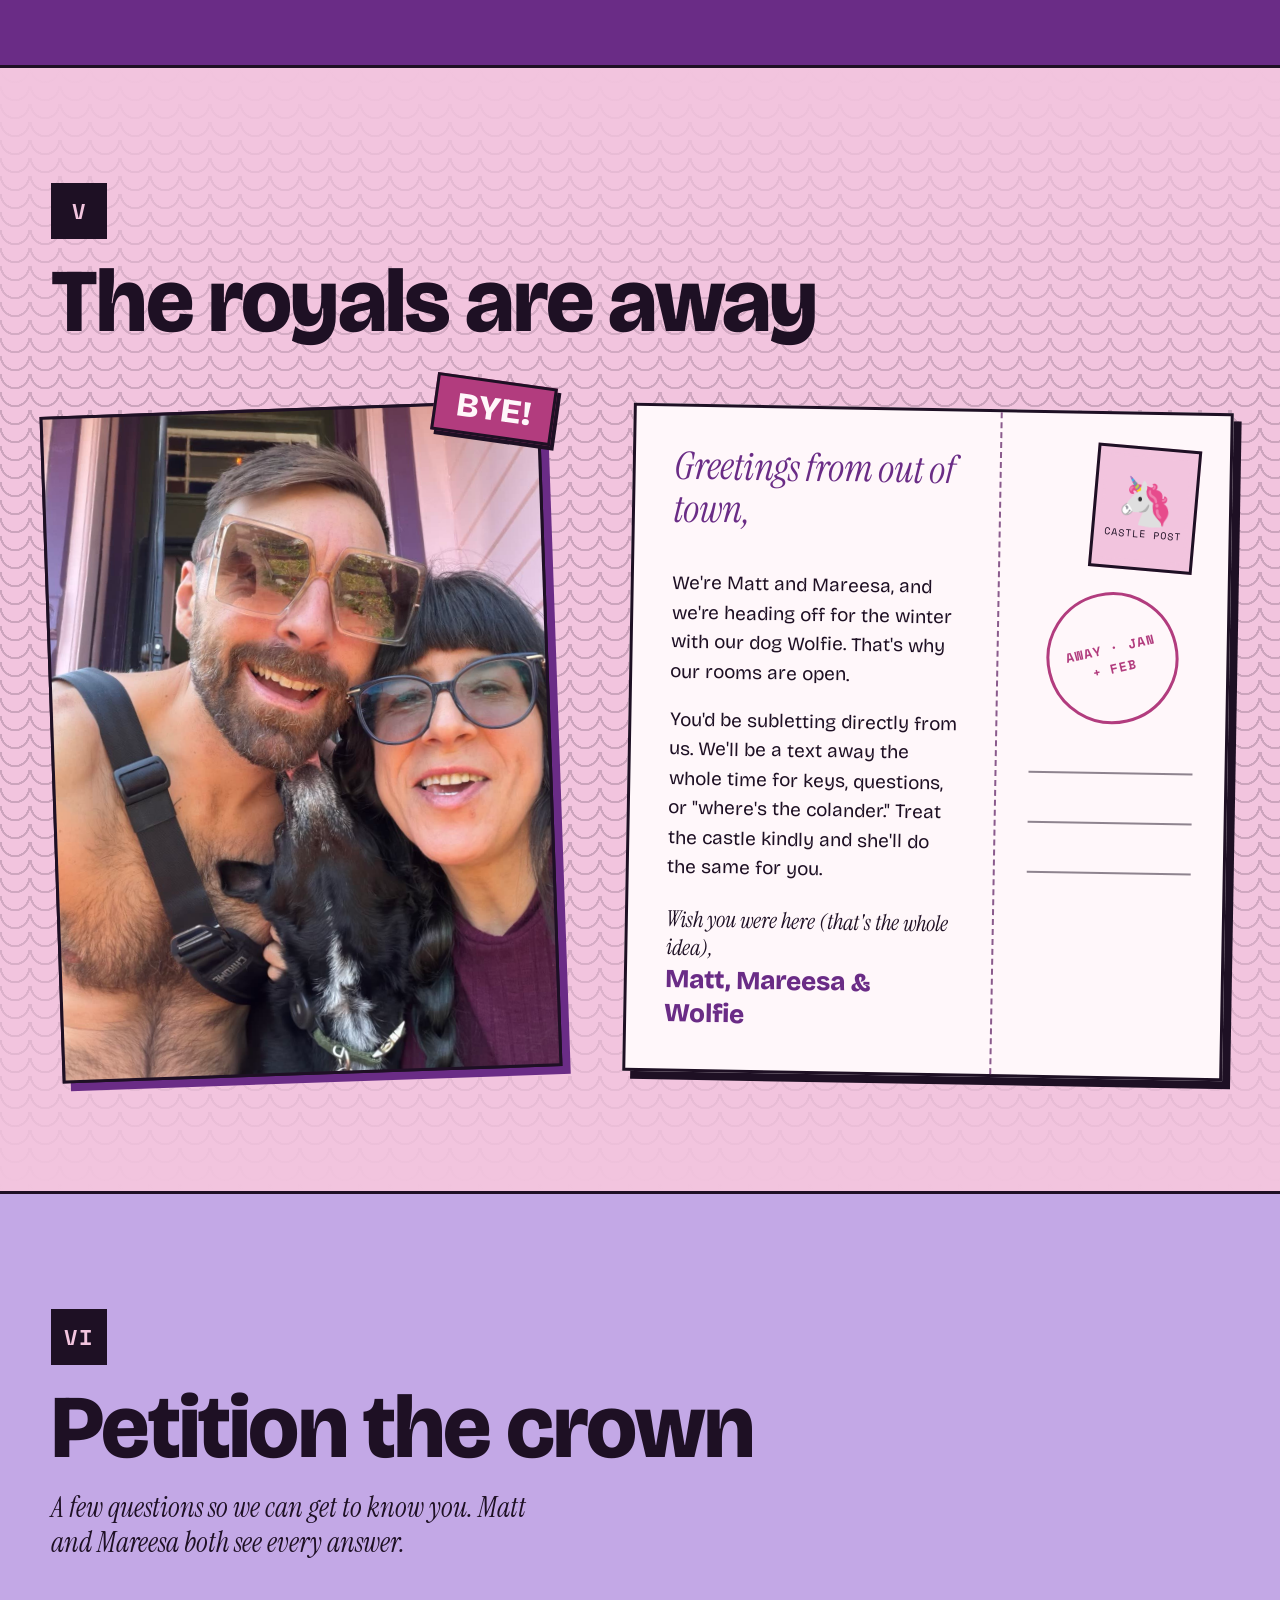
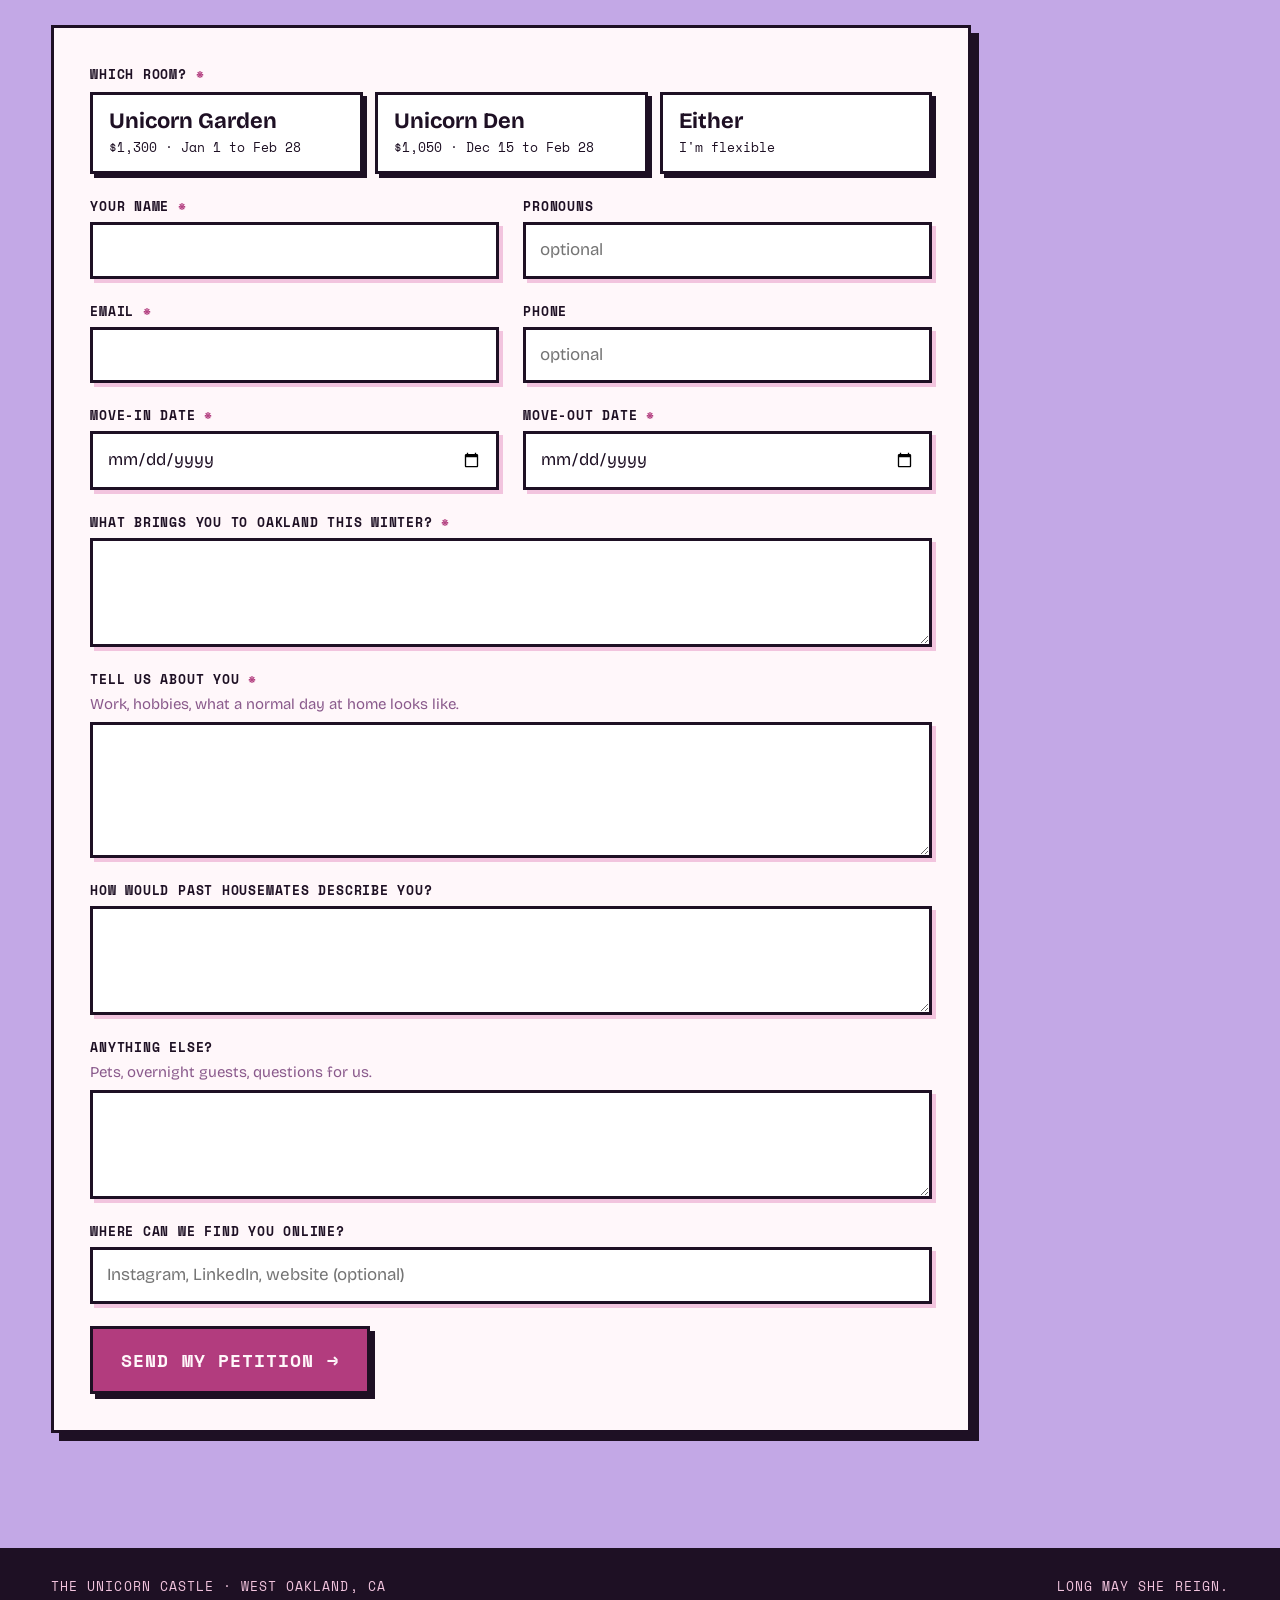
==== commit 6530cf1b: "Use improved kitchen photo Co-Authored-By: Claude Opus 5.5 <noreply@anthropic.com>" ====
--- a/index.html
+++ b/index.html
@@ -256,7 +256,7 @@
     </figure>
     <figure class="common__item">
       <button class="shot frame frame--mauve" data-full="img/kitchen.jpg">
-        <img src="img/kitchen.jpg" alt="Kitchen with a tiled island, hanging pot rack, vintage stove, espresso machine, and a window over the sink" loading="lazy" width="1050" height="1400">
+        <img src="img/kitchen.jpg" alt="Kitchen with a patterned tile island and stools, hanging pot rack, vintage white stove, espresso machine, and a sunny window over the sink" loading="lazy" width="1400" height="1050" style="object-position:40% 50%">
       </button>
       <figcaption class="card">
         <h3>The kitchen</h3>
